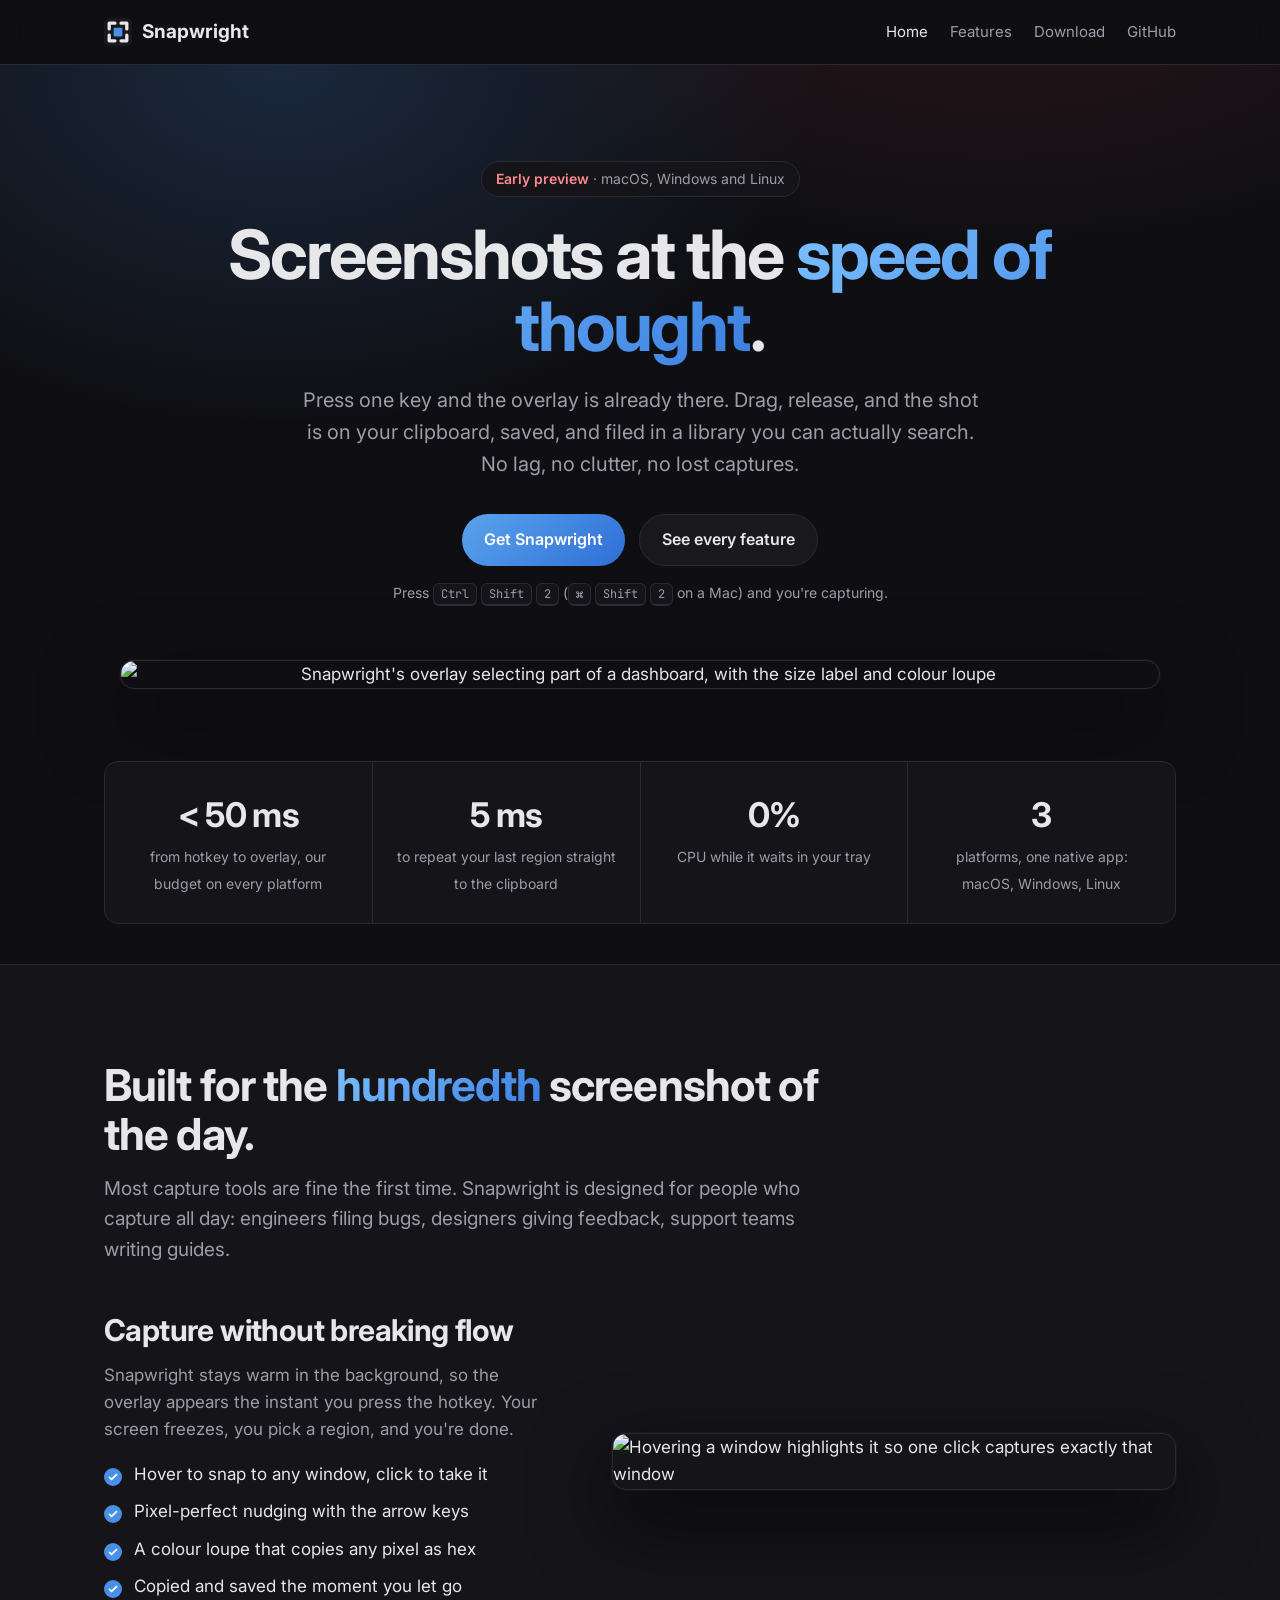
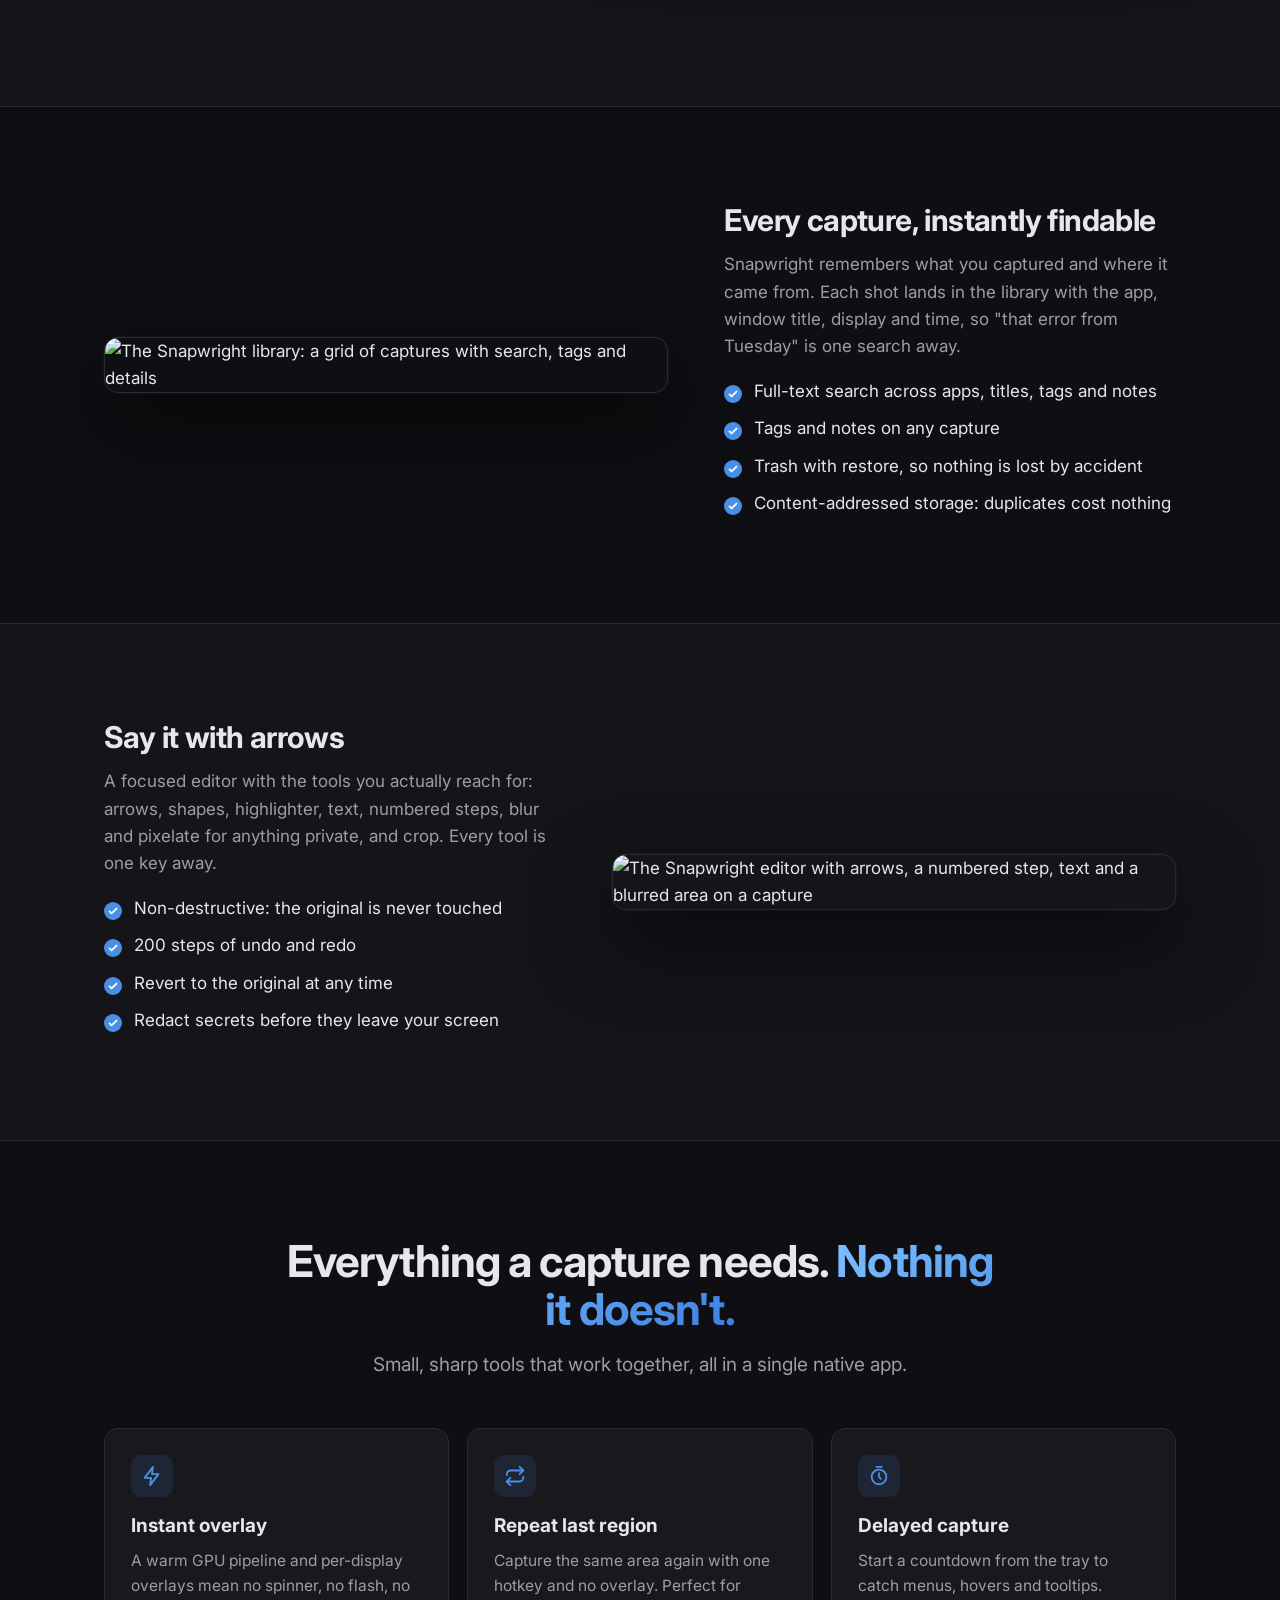
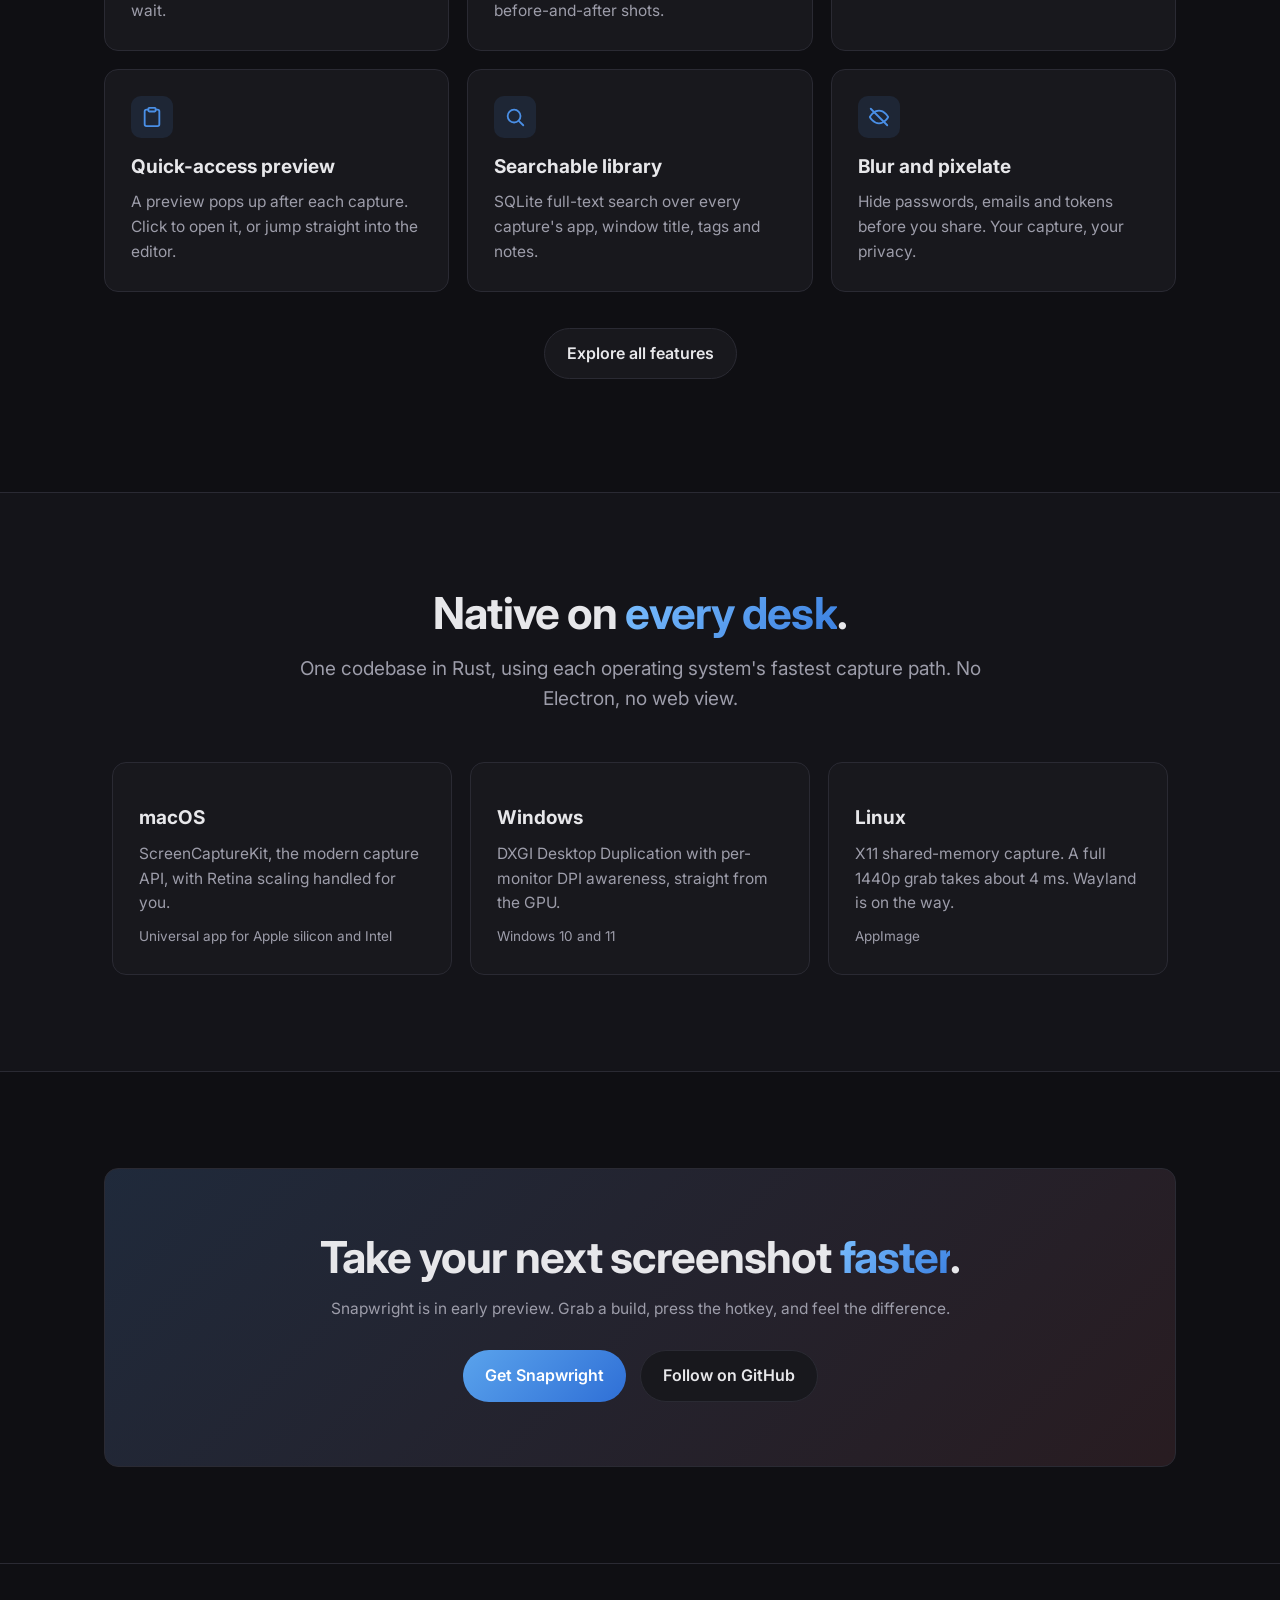
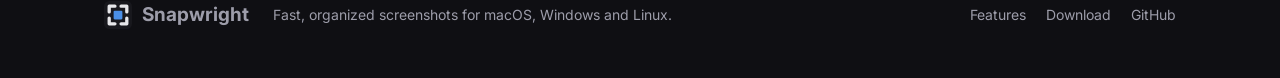
==== site/index.html @ 1631c88c "Marketing site: fresh screenshots from the app, brand colours and icon Screenshots come from the rel" ====
<!doctype html>
<html lang="en">
<head>
<meta charset="utf-8">
<meta name="viewport" content="width=device-width, initial-scale=1">
<title>Snapwright: the screenshot tool that keeps up with you</title>
<meta name="description" content="Snapwright captures any part of your screen in milliseconds, annotates it, and files it in a searchable library. For macOS, Windows and Linux.">
<meta property="og:title" content="Snapwright: the screenshot tool that keeps up with you">
<meta property="og:description" content="Snapwright captures any part of your screen in milliseconds, annotates it, and files it in a searchable library. For macOS, Windows and Linux.">
<meta property="og:image" content="img/overlay.png">
<link rel="icon" href="favicon.svg" type="image/svg+xml">
<link rel="preconnect" href="https://fonts.googleapis.com">
<link rel="preconnect" href="https://fonts.gstatic.com" crossorigin>
<link href="https://fonts.googleapis.com/css2?family=Inter:wght@400;500;600;700;800&amp;family=JetBrains+Mono&amp;display=swap" rel="stylesheet">
<link rel="stylesheet" href="style.css">
</head>
<body>
<header class="site"><div class="wrap">
  <a class="brand" href="index.html"><img src="favicon.svg" alt="">Snapwright</a>
  <nav><a href="index.html" aria-current="page">Home</a><a href="features.html">Features</a><a href="download.html">Download</a><a href="https://github.com/jeremielumandong/Snapwright" class="hide-sm">GitHub</a></nav>
</div></header>
<main>
<div class="hero"><div class="wrap">
  <span class="eyebrow"><b>Early preview</b> · macOS, Windows and Linux</span>
  <h1>Screenshots at the <em>speed of thought</em>.</h1>
  <p class="lead">Press one key and the overlay is already there. Drag, release, and the shot is on your clipboard,
  saved, and filed in a library you can actually search. No lag, no clutter, no lost captures.</p>
  <div class="cta">
    <a class="btn primary" href="download.html">Get Snapwright</a>
    <a class="btn" href="features.html">See every feature</a>
  </div>
  <p class="fine">Press <kbd>Ctrl</kbd> <kbd>Shift</kbd> <kbd>2</kbd> (<kbd>⌘</kbd> <kbd>Shift</kbd> <kbd>2</kbd> on a Mac) and you're capturing.</p>
  <div class="shot"><img src="img/overlay.png" alt="Snapwright's overlay selecting part of a dashboard, with the size label and colour loupe"></div>
  <div class="stats">
    <div><b>&lt; 50 ms</b><span>from hotkey to overlay, our budget on every platform</span></div>
    <div><b>5 ms</b><span>to repeat your last region straight to the clipboard</span></div>
    <div><b>0%</b><span>CPU while it waits in your tray</span></div>
    <div><b>3</b><span>platforms, one native app: macOS, Windows, Linux</span></div>
  </div>
</div></div>

<section class="alt"><div class="wrap">
  <div class="section-head"><h2>Built for the <em>hundredth</em> screenshot of the day.</h2>
  <p>Most capture tools are fine the first time. Snapwright is designed for people who capture all day:
  engineers filing bugs, designers giving feedback, support teams writing guides.</p></div>
  <div class="split">
    <div>
      <h3>Capture without breaking flow</h3>
      <p>Snapwright stays warm in the background, so the overlay appears the instant you press the hotkey.
      Your screen freezes, you pick a region, and you're done.</p>
      <ul class="ticks">
        <li>Hover to snap to any window, click to take it</li>
        <li>Pixel-perfect nudging with the arrow keys</li>
        <li>A colour loupe that copies any pixel as hex</li>
        <li>Copied and saved the moment you let go</li>
      </ul>
    </div>
    <div class="shot"><img src="img/snap.png" alt="Hovering a window highlights it so one click captures exactly that window"></div>
  </div>
</div></section>

<section><div class="wrap">
  <div class="split rev">
    <div>
      <h3>Every capture, instantly findable</h3>
      <p>Snapwright remembers what you captured and where it came from. Each shot lands in the library
      with the app, window title, display and time, so "that error from Tuesday" is one search away.</p>
      <ul class="ticks">
        <li>Full-text search across apps, titles, tags and notes</li>
        <li>Tags and notes on any capture</li>
        <li>Trash with restore, so nothing is lost by accident</li>
        <li>Content-addressed storage: duplicates cost nothing</li>
      </ul>
    </div>
    <div class="shot"><img src="img/library.png" alt="The Snapwright library: a grid of captures with search, tags and details"></div>
  </div>
</div></section>

<section class="alt"><div class="wrap">
  <div class="split">
    <div>
      <h3>Say it with arrows</h3>
      <p>A focused editor with the tools you actually reach for: arrows, shapes, highlighter, text,
      numbered steps, blur and pixelate for anything private, and crop. Every tool is one key away.</p>
      <ul class="ticks">
        <li>Non-destructive: the original is never touched</li>
        <li>200 steps of undo and redo</li>
        <li>Revert to the original at any time</li>
        <li>Redact secrets before they leave your screen</li>
      </ul>
    </div>
    <div class="shot"><img src="img/editor.png" alt="The Snapwright editor with arrows, a numbered step, text and a blurred area on a capture"></div>
  </div>
</div></section>

<section><div class="wrap">
  <div class="section-head center" style="text-align:center"><h2>Everything a capture needs. <em>Nothing it doesn't.</em></h2>
  <p>Small, sharp tools that work together, all in a single native app.</p></div>
  <div class="grid">
    <div class="card"><div class="icon"><svg viewBox="0 0 24 24" fill="none" stroke="currentColor" stroke-width="2" stroke-linecap="round" stroke-linejoin="round"><path d="M13 2 4 14h7l-1 8 9-12h-7z"/></svg></div><h3>Instant overlay</h3><p>A warm GPU pipeline and per-display overlays mean no spinner, no flash, no wait.</p></div>
    <div class="card"><div class="icon"><svg viewBox="0 0 24 24" fill="none" stroke="currentColor" stroke-width="2" stroke-linecap="round" stroke-linejoin="round"><path d="M17 2l4 4-4 4"/><path d="M3 11v-1a4 4 0 0 1 4-4h14M7 22l-4-4 4-4"/><path d="M21 13v1a4 4 0 0 1-4 4H3"/></svg></div><h3>Repeat last region</h3><p>Capture the same area again with one hotkey and no overlay. Perfect for before-and-after shots.</p></div>
    <div class="card"><div class="icon"><svg viewBox="0 0 24 24" fill="none" stroke="currentColor" stroke-width="2" stroke-linecap="round" stroke-linejoin="round"><circle cx="12" cy="13" r="8"/><path d="M12 9v4l2 2M9 2h6"/></svg></div><h3>Delayed capture</h3><p>Start a countdown from the tray to catch menus, hovers and tooltips.</p></div>
    <div class="card"><div class="icon"><svg viewBox="0 0 24 24" fill="none" stroke="currentColor" stroke-width="2" stroke-linecap="round" stroke-linejoin="round"><rect x="8" y="2" width="8" height="4" rx="1"/><path d="M16 4h2a2 2 0 0 1 2 2v14a2 2 0 0 1-2 2H6a2 2 0 0 1-2-2V6a2 2 0 0 1 2-2h2"/></svg></div><h3>Quick-access preview</h3><p>A preview pops up after each capture. Click to open it, or jump straight into the editor.</p></div>
    <div class="card"><div class="icon"><svg viewBox="0 0 24 24" fill="none" stroke="currentColor" stroke-width="2" stroke-linecap="round" stroke-linejoin="round"><circle cx="11" cy="11" r="7"/><path d="m21 21-4.3-4.3"/></svg></div><h3>Searchable library</h3><p>SQLite full-text search over every capture's app, window title, tags and notes.</p></div>
    <div class="card"><div class="icon"><svg viewBox="0 0 24 24" fill="none" stroke="currentColor" stroke-width="2" stroke-linecap="round" stroke-linejoin="round"><path d="M2 12s3.5-7 10-7 10 7 10 7-3.5 7-10 7S2 12 2 12z"/><path d="m3 3 18 18"/></svg></div><h3>Blur and pixelate</h3><p>Hide passwords, emails and tokens before you share. Your capture, your privacy.</p></div>
  </div>
  <p style="text-align:center;margin-top:36px"><a class="btn" href="features.html">Explore all features</a></p>
</div></section>

<section class="alt"><div class="wrap">
  <div class="section-head center" style="text-align:center"><h2>Native on <em>every desk</em>.</h2>
  <p>One codebase in Rust, using each operating system's fastest capture path. No Electron, no web view.</p></div>
  <div class="platforms">
    <div class="card"><h3>macOS</h3><p>ScreenCaptureKit, the modern capture API, with Retina scaling handled for you.</p><small>Universal app for Apple silicon and Intel</small></div>
    <div class="card"><h3>Windows</h3><p>DXGI Desktop Duplication with per-monitor DPI awareness, straight from the GPU.</p><small>Windows 10 and 11</small></div>
    <div class="card"><h3>Linux</h3><p>X11 shared-memory capture. A full 1440p grab takes about 4 ms. Wayland is on the way.</p><small>AppImage</small></div>
  </div>
</div></section>

<section class="final"><div class="wrap">
  <div class="card">
    <h2>Take your next screenshot <em>faster</em>.</h2>
    <p class="lead">Snapwright is in early preview. Grab a build, press the hotkey, and feel the difference.</p>
    <div class="cta"><a class="btn primary" href="download.html">Get Snapwright</a>
    <a class="btn" href="https://github.com/jeremielumandong/Snapwright">Follow on GitHub</a></div>
  </div>
</div></section>
</main>
<footer class="site"><div class="wrap">
  <a class="brand" href="index.html"><img src="favicon.svg" alt="">Snapwright</a>
  <span>Fast, organized screenshots for macOS, Windows and Linux.</span>
  <nav><a href="features.html">Features</a><a href="download.html">Download</a><a href="https://github.com/jeremielumandong/Snapwright">GitHub</a></nav>
</div></footer>
</body>
</html>
---- site/style.css ----
:root {
  --bg: #0f0f13;
  --bg-2: #141419;
  --panel: #18181d;
  --line: #2a2a33;
  --text: #e7e7ea;
  --muted: #9d9daa;
  --accent: #4a8fe6;
  --accent-2: #7cc0ff;
  --red: #e5484d;
  --radius: 14px;
  --max: 1120px;
  color-scheme: dark;
}

* { box-sizing: border-box; }
html { scroll-behavior: smooth; }
body {
  margin: 0;
  background: var(--bg);
  color: var(--text);
  font: 17px/1.6 "Inter", system-ui, -apple-system, "Segoe UI", sans-serif;
  -webkit-font-smoothing: antialiased;
}
img { max-width: 100%; display: block; }
a { color: inherit; }
code, kbd {
  font: 0.85em "JetBrains Mono", ui-monospace, SFMono-Regular, Menlo, monospace;
}
kbd {
  padding: 2px 7px;
  border: 1px solid var(--line);
  border-bottom-width: 2px;
  border-radius: 6px;
  background: var(--bg-2);
  white-space: nowrap;
}

.wrap { max-width: var(--max); margin: 0 auto; padding: 0 24px; }

/* Header */
header.site {
  position: sticky; top: 0; z-index: 10;
  backdrop-filter: blur(12px);
  background: color-mix(in srgb, var(--bg) 80%, transparent);
  border-bottom: 1px solid var(--line);
}
header.site .wrap { display: flex; align-items: center; gap: 28px; height: 64px; }
.brand { display: flex; align-items: center; gap: 10px; font-weight: 700; font-size: 19px; text-decoration: none; }
.brand img { width: 28px; height: 28px; }
header.site nav { display: flex; gap: 22px; margin-left: auto; font-size: 15px; }
header.site nav a { text-decoration: none; color: var(--muted); }
header.site nav a:hover, header.site nav a[aria-current] { color: var(--text); }

.btn {
  display: inline-flex; align-items: center; gap: 8px;
  padding: 12px 22px; border-radius: 999px;
  font-weight: 600; font-size: 16px; text-decoration: none;
  border: 1px solid var(--line); background: var(--panel);
  transition: transform .15s, background .15s;
}
.btn:hover { transform: translateY(-1px); }
.btn.primary { background: linear-gradient(135deg, #5aa3ec, #2f6fd6); border: 0; color: #fff; }
.btn.small { padding: 8px 16px; font-size: 14px; }

/* Hero */
.hero { position: relative; padding: 96px 0 40px; text-align: center; overflow: hidden; }
.hero::before {
  content: ""; position: absolute; inset: -40% -20% auto; height: 900px; z-index: -1;
  background:
    radial-gradient(closest-side at 30% 40%, #4a8fe633, transparent),
    radial-gradient(closest-side at 70% 30%, #e5484d1f, transparent);
}
.eyebrow {
  display: inline-block; padding: 6px 14px; margin-bottom: 22px;
  border: 1px solid var(--line); border-radius: 999px;
  color: var(--muted); font-size: 14px; background: var(--bg-2);
}
.eyebrow b { color: #ff8a8d; font-weight: 600; }
h1 { font-size: clamp(40px, 6vw, 68px); line-height: 1.05; letter-spacing: -0.03em; margin: 0 auto 22px; max-width: 900px; }
h1 em, h2 em { font-style: normal; background: linear-gradient(135deg, #7cc0ff, #3a7fe0); -webkit-background-clip: text; background-clip: text; color: transparent; }
.lead { font-size: 20px; color: var(--muted); max-width: 680px; margin: 0 auto 34px; }
.cta { display: flex; gap: 14px; justify-content: center; flex-wrap: wrap; }
.fine { color: var(--muted); font-size: 14px; margin-top: 16px; }

.shot {
  margin: 56px auto 0; max-width: 1040px;
  border-radius: var(--radius); overflow: hidden;
  border: 1px solid var(--line);
  box-shadow: 0 30px 80px #0009, 0 0 0 1px #ffffff08;
}
.shot img { width: 100%; }

/* Stats */
.stats { display: grid; grid-template-columns: repeat(4, 1fr); gap: 1px; background: var(--line); border: 1px solid var(--line); border-radius: var(--radius); overflow: hidden; margin: 72px 0 0; }
.stats div { background: var(--bg-2); padding: 26px 22px; }
.stats b { display: block; font-size: 34px; letter-spacing: -0.02em; }
.stats span { color: var(--muted); font-size: 14px; }

/* Sections */
section { padding: 96px 0; }
section.alt { background: var(--bg-2); border-block: 1px solid var(--line); }
h2 { font-size: clamp(30px, 4vw, 44px); line-height: 1.1; letter-spacing: -0.02em; margin: 0 0 16px; }
.section-head { max-width: 720px; margin-bottom: 48px; }
.section-head p { color: var(--muted); font-size: 19px; margin: 0; }
.center { text-align: center; margin-left: auto; margin-right: auto; }

.split { display: grid; grid-template-columns: 1fr 1.25fr; gap: 56px; align-items: center; }
.split.rev { grid-template-columns: 1.25fr 1fr; }
.split.rev > :first-child { order: 2; }
.split .shot { margin: 0; }
.split h3 { font-size: 30px; line-height: 1.15; letter-spacing: -0.02em; margin: 0 0 14px; }
.split p { color: var(--muted); margin: 0 0 18px; }
.ticks { list-style: none; padding: 0; margin: 0; }
.ticks li { padding-left: 30px; position: relative; margin-bottom: 10px; }
.ticks li::before {
  content: ""; position: absolute; left: 0; top: 7px; width: 18px; height: 18px; border-radius: 50%;
  background: var(--accent) url("data:image/svg+xml,%3Csvg xmlns='http://www.w3.org/2000/svg' viewBox='0 0 20 20'%3E%3Cpath d='M5 10.5l3 3 7-7' fill='none' stroke='%23ffffff' stroke-width='2.5' stroke-linecap='round' stroke-linejoin='round'/%3E%3C/svg%3E") center/14px no-repeat;
}

.grid { display: grid; grid-template-columns: repeat(3, 1fr); gap: 18px; }
.card { background: var(--panel); border: 1px solid var(--line); border-radius: var(--radius); padding: 26px; }
.card h3 { margin: 14px 0 8px; font-size: 19px; }
.card p { margin: 0; color: var(--muted); font-size: 15.5px; }
.icon { width: 42px; height: 42px; border-radius: 10px; display: grid; place-items: center; background: #4a8fe61f; color: var(--accent); }
.icon svg { width: 22px; height: 22px; }
.soon { display: inline-block; margin-left: 6px; padding: 1px 8px; border-radius: 999px; font-size: 12px; font-weight: 600; background: #e5484d22; color: #ff8a8d; vertical-align: middle; }

.platforms { display: flex; gap: 18px; justify-content: center; flex-wrap: wrap; margin-top: 8px; }
.platforms .card { flex: 1 1 280px; max-width: 340px; text-align: left; }
.platforms .card small { color: var(--muted); display: block; margin-top: 10px; font-size: 13.5px; }

.keys { width: 100%; border-collapse: collapse; }
.keys td { padding: 12px 8px; border-bottom: 1px solid var(--line); }
.keys td:first-child { color: var(--muted); }
.keys td:last-child { text-align: right; }

.final { text-align: center; }
.final .card { padding: 64px 32px; background: linear-gradient(135deg, #4a8fe626, #e5484d14), var(--panel); }

pre { background: var(--bg-2); border: 1px solid var(--line); border-radius: 10px; padding: 18px; overflow-x: auto; font-size: 14.5px; }

footer.site { border-top: 1px solid var(--line); padding: 36px 0 48px; color: var(--muted); font-size: 14px; }
footer.site .wrap { display: flex; gap: 24px; flex-wrap: wrap; align-items: center; }
footer.site nav { display: flex; gap: 20px; margin-left: auto; }
footer.site a { text-decoration: none; }
footer.site a:hover { color: var(--text); }

@media (max-width: 860px) {
  header.site nav a.hide-sm { display: none; }
  .stats { grid-template-columns: repeat(2, 1fr); }
  .split, .split.rev { grid-template-columns: 1fr; gap: 28px; }
  .split.rev > :first-child { order: 0; }
  .grid { grid-template-columns: 1fr; }
  section { padding: 64px 0; }
  .hero { padding-top: 64px; }
}
@media (max-width: 480px) {
  .wrap { padding: 0 16px; }
  header.site nav { gap: 14px; }
  .stats b { font-size: 26px; }
}
.final .lead { margin: 0 auto 28px; }
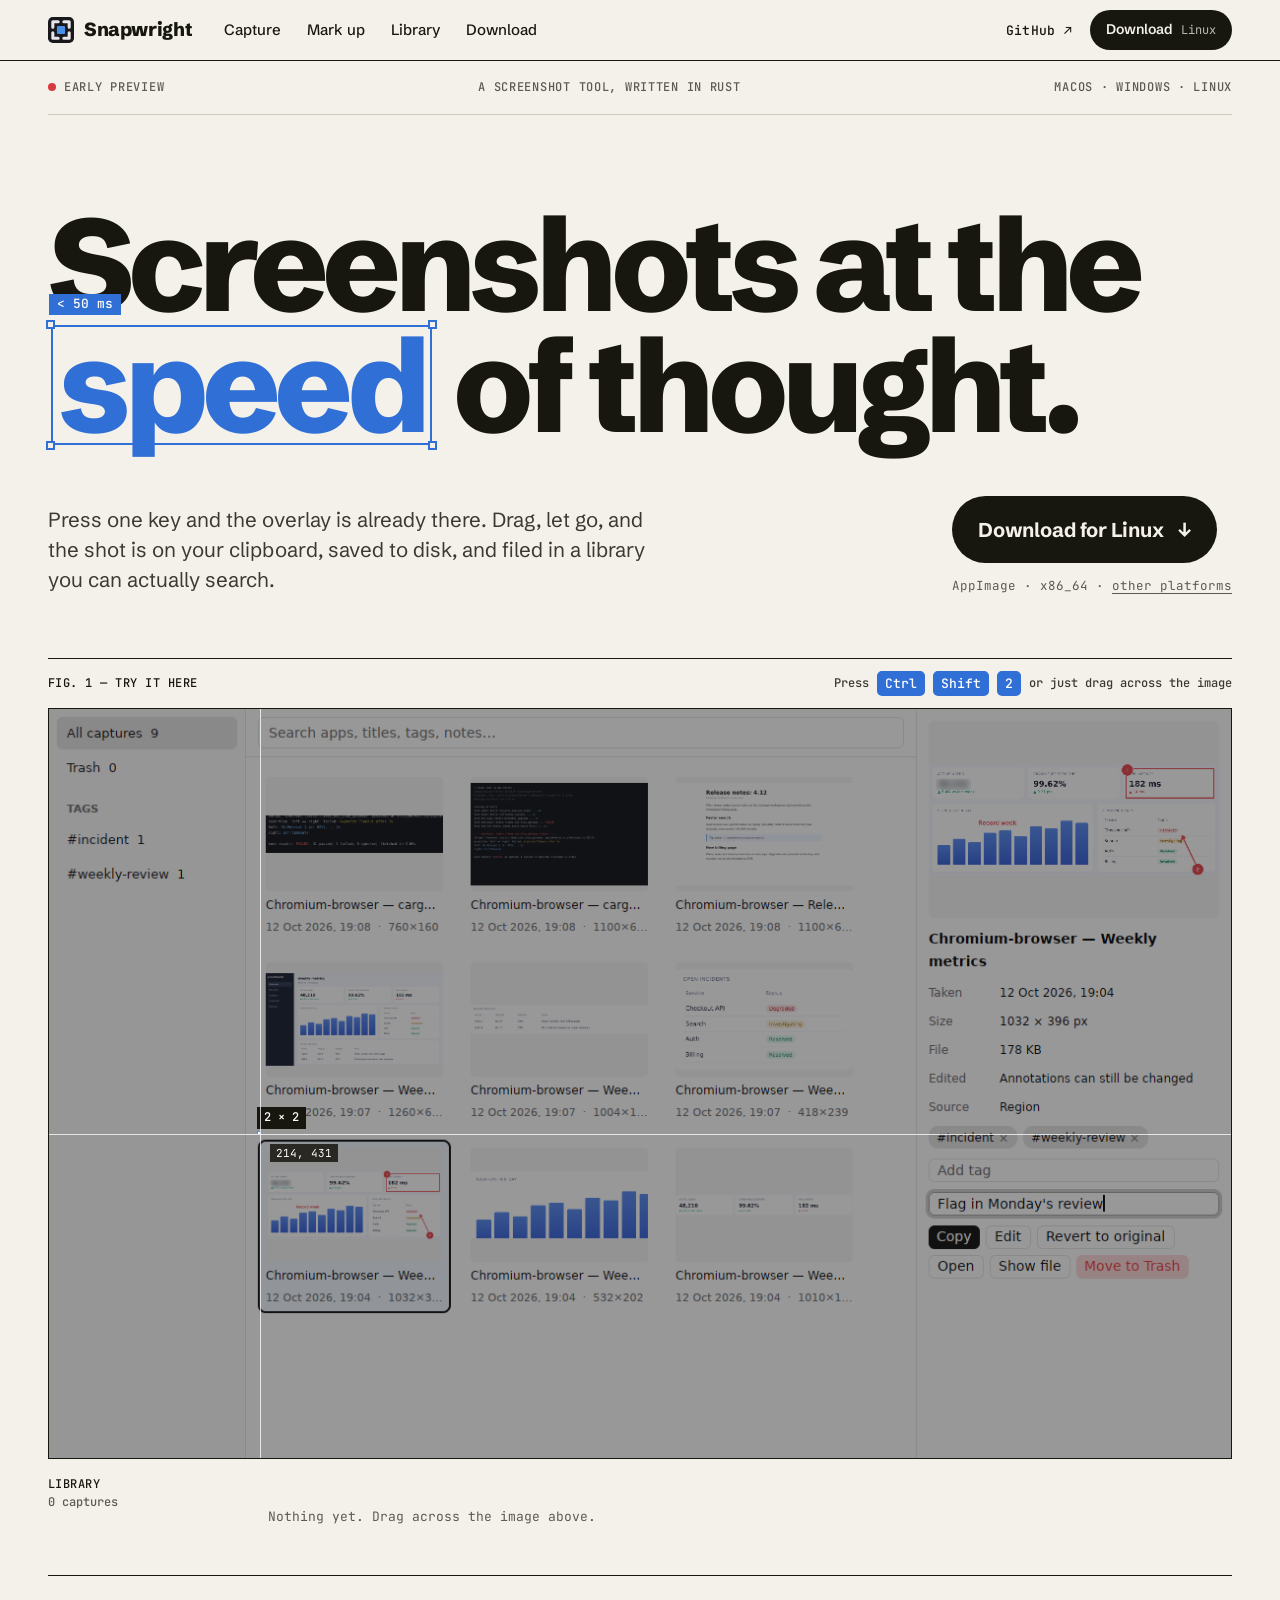
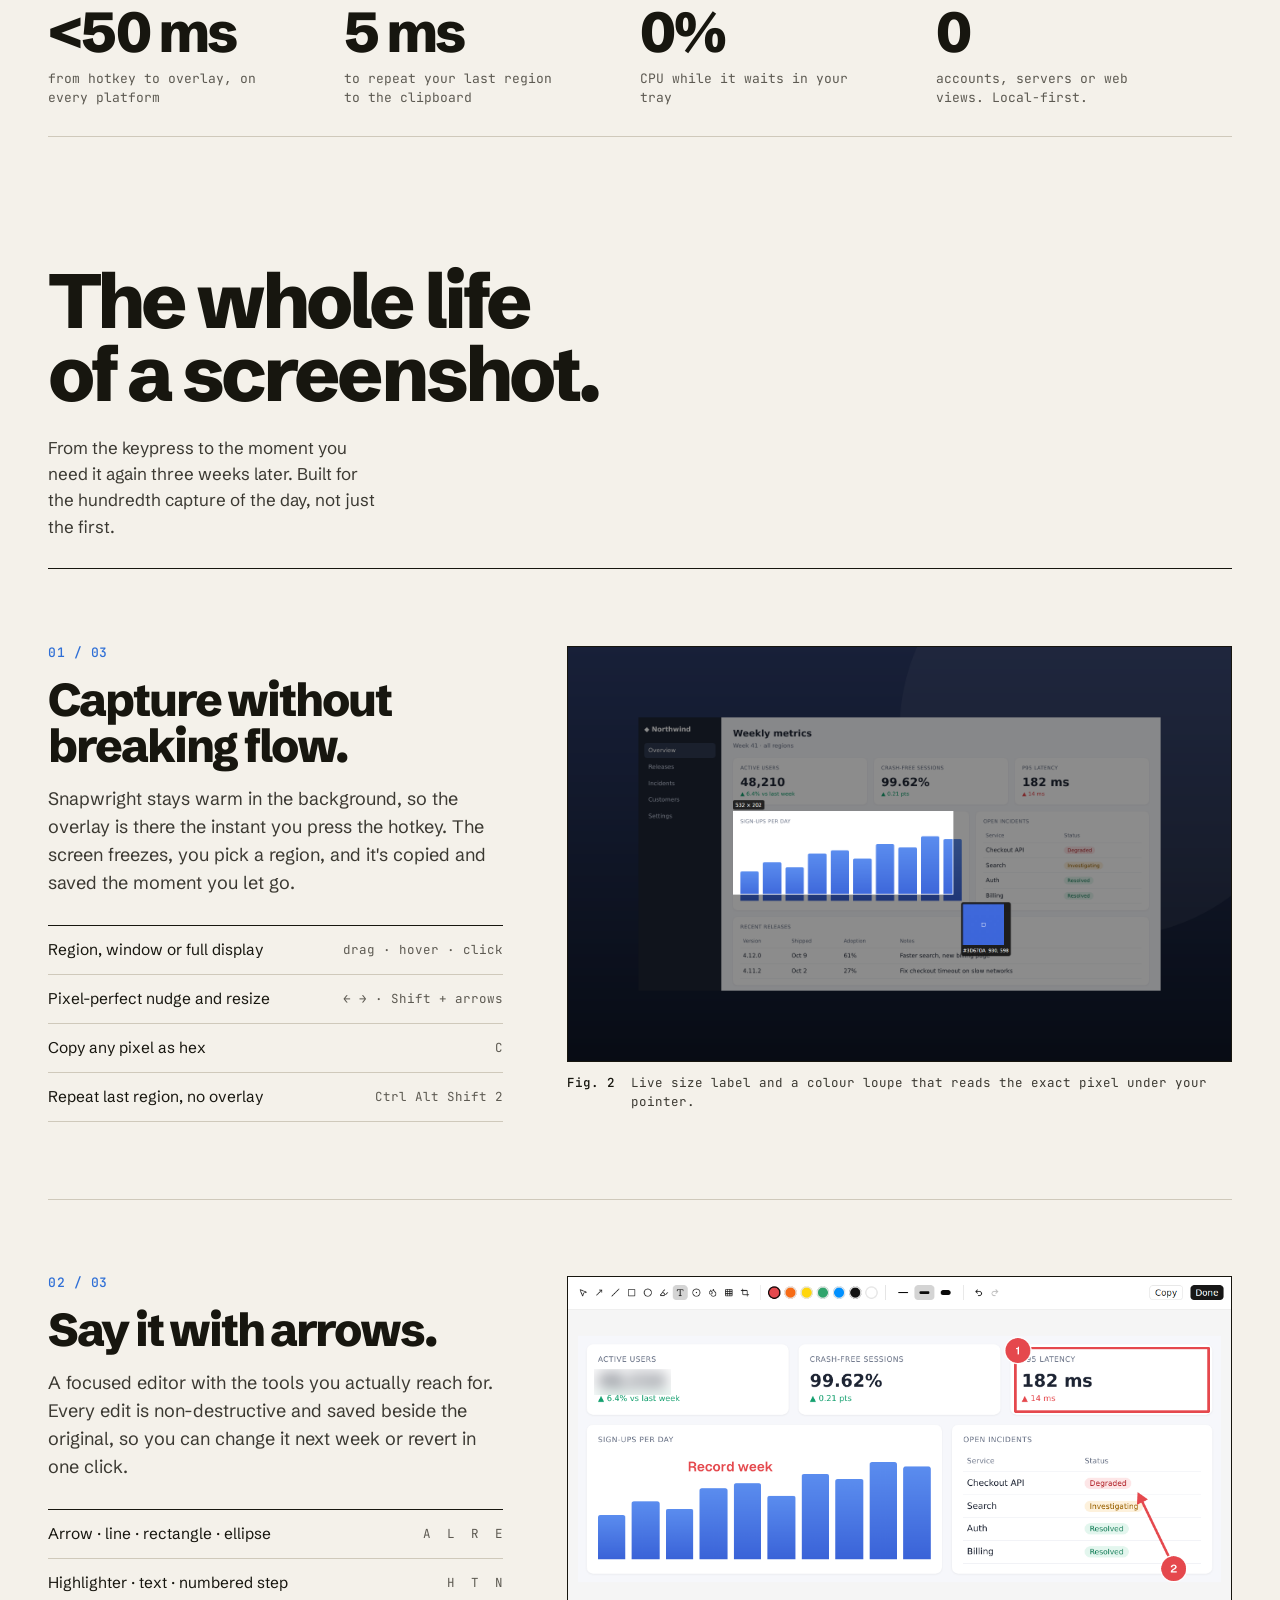
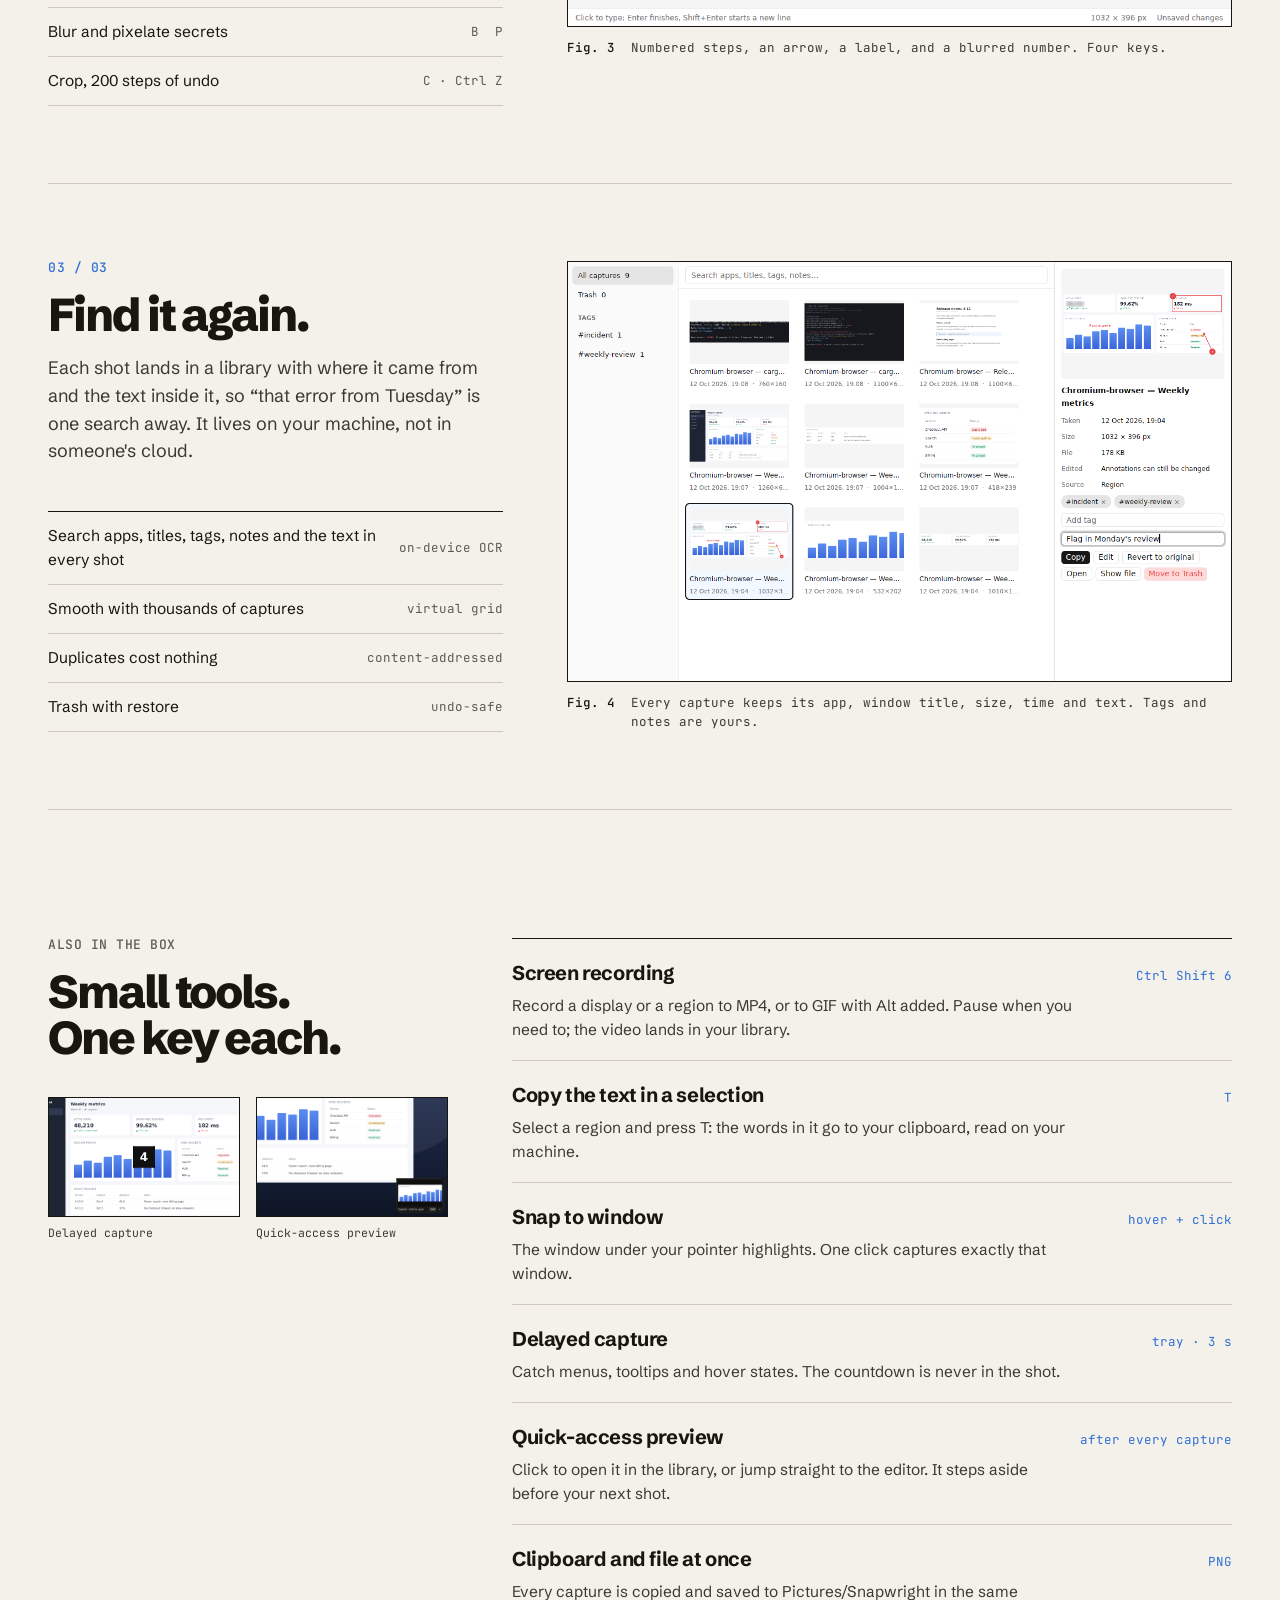
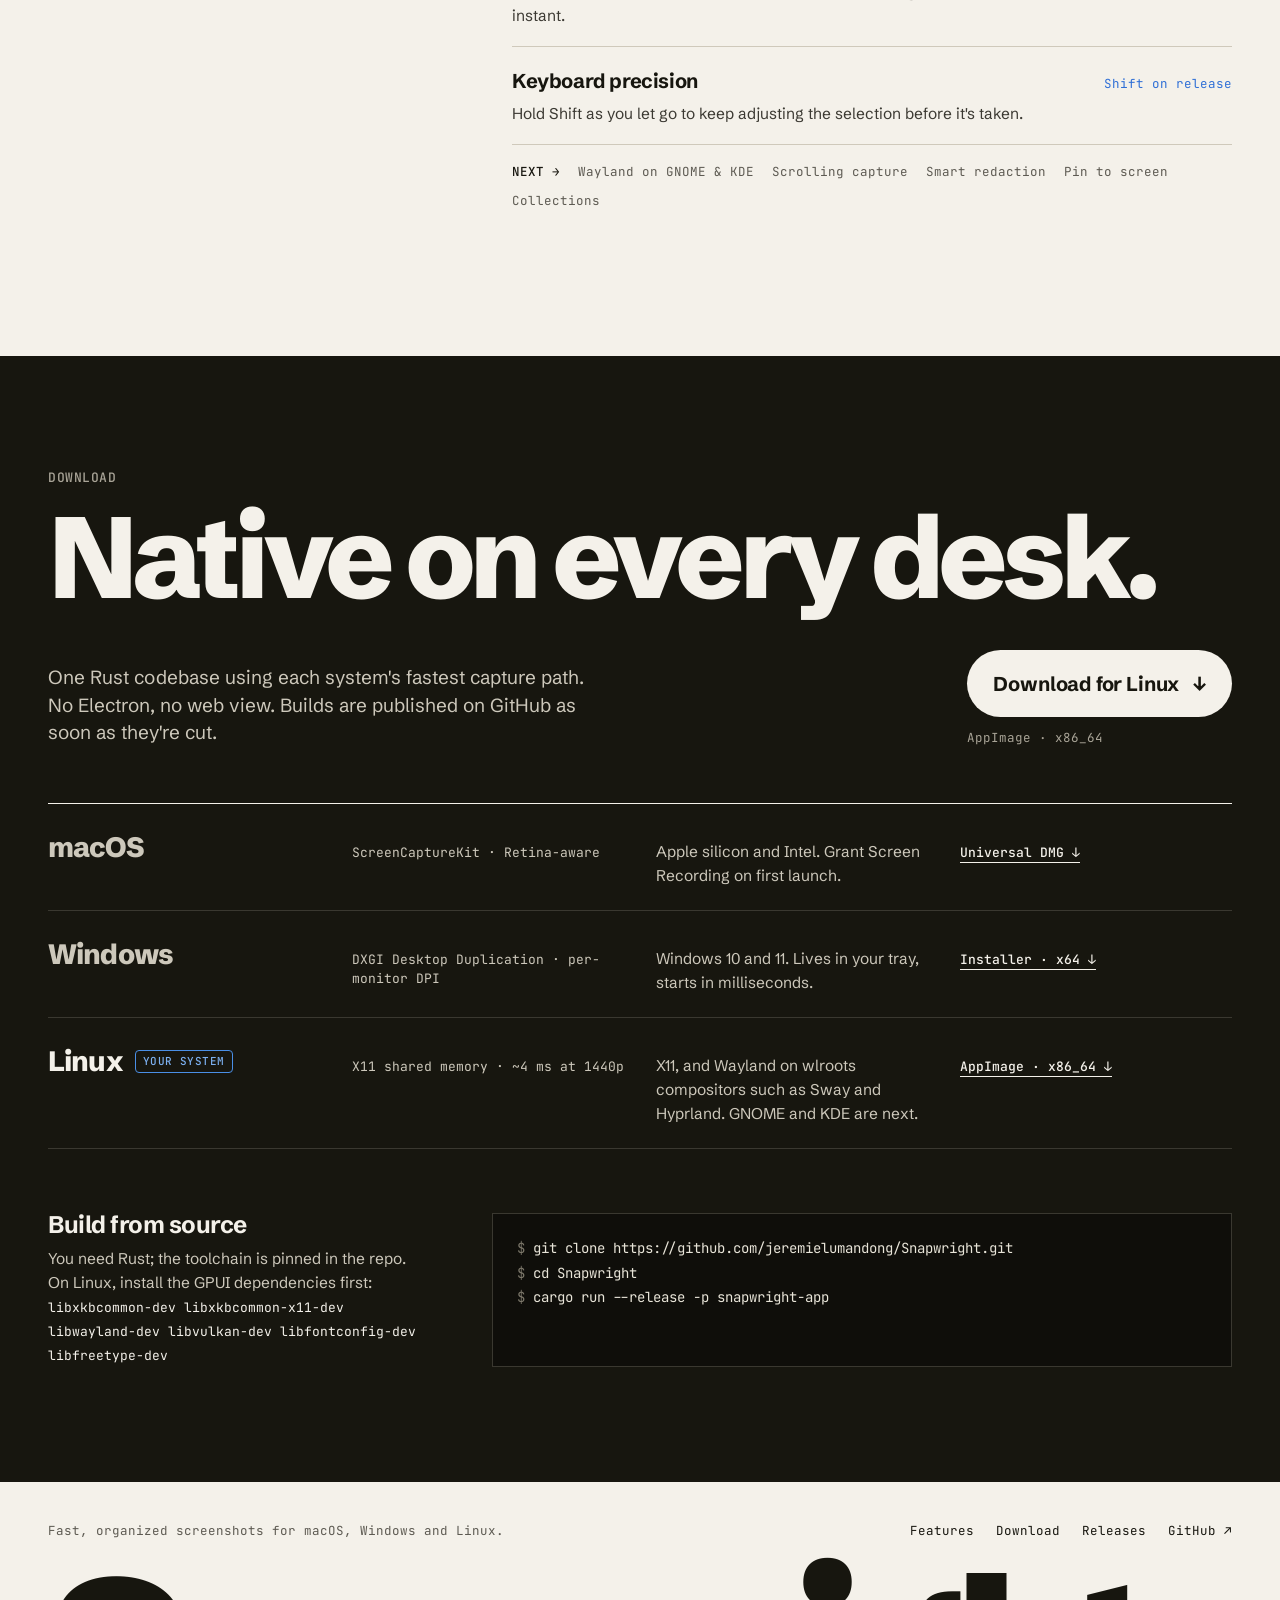
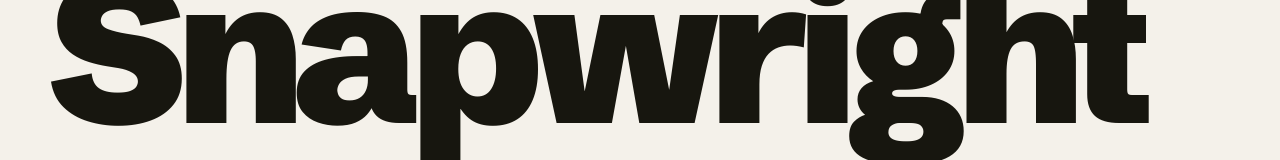
==== commit 9ecc5876: "Site: editorial redesign with a live capture demo; bump version to 0.2.0 One page replaces index, fe" ====
--- a/site/index.html
+++ b/site/index.html
@@ -3,133 +3,216 @@
 <head>
 <meta charset="utf-8">
 <meta name="viewport" content="width=device-width, initial-scale=1">
-<title>Snapwright: the screenshot tool that keeps up with you</title>
-<meta name="description" content="Snapwright captures any part of your screen in milliseconds, annotates it, and files it in a searchable library. For macOS, Windows and Linux.">
-<meta property="og:title" content="Snapwright: the screenshot tool that keeps up with you">
-<meta property="og:description" content="Snapwright captures any part of your screen in milliseconds, annotates it, and files it in a searchable library. For macOS, Windows and Linux.">
+<title>Snapwright: screenshots at the speed of thought</title>
+<meta name="description" content="Snapwright captures any part of your screen in milliseconds, marks it up, records it, and files it in a library you can search, down to the text in every shot. For macOS, Windows and Linux.">
+<meta property="og:title" content="Snapwright: screenshots at the speed of thought">
+<meta property="og:description" content="Snapwright captures any part of your screen in milliseconds, marks it up, records it, and files it in a library you can search, down to the text in every shot. For macOS, Windows and Linux.">
 <meta property="og:image" content="img/overlay.png">
 <link rel="icon" href="favicon.svg" type="image/svg+xml">
 <link rel="preconnect" href="https://fonts.googleapis.com">
 <link rel="preconnect" href="https://fonts.gstatic.com" crossorigin>
-<link href="https://fonts.googleapis.com/css2?family=Inter:wght@400;500;600;700;800&amp;family=JetBrains+Mono&amp;display=swap" rel="stylesheet">
+<link href="https://fonts.googleapis.com/css2?family=Schibsted+Grotesk:wght@400;500;600;700;800;900&amp;family=JetBrains+Mono:wght@400;500;700&amp;display=swap" rel="stylesheet">
 <link rel="stylesheet" href="style.css">
 </head>
 <body>
-<header class="site"><div class="wrap">
-  <a class="brand" href="index.html"><img src="favicon.svg" alt="">Snapwright</a>
-  <nav><a href="index.html" aria-current="page">Home</a><a href="features.html">Features</a><a href="download.html">Download</a><a href="https://github.com/jeremielumandong/Snapwright" class="hide-sm">GitHub</a></nav>
+<header class="site-header"><div class="wrap">
+  <a class="brand" href="#top"><img src="favicon.svg" alt="">Snapwright</a>
+  <nav>
+    <a href="#capture">Capture</a>
+    <a href="#markup">Mark up</a>
+    <a href="#library">Library</a>
+    <a href="#download">Download</a>
+  </nav>
+  <div class="header-end">
+    <a class="gh" href="https://github.com/jeremielumandong/Snapwright">GitHub ↗</a>
+    <a class="pill" href="#download">Download<span data-os-short>macOS</span></a>
+  </div>
 </div></header>
-<main>
-<div class="hero"><div class="wrap">
-  <span class="eyebrow"><b>Early preview</b> · macOS, Windows and Linux</span>
-  <h1>Screenshots at the <em>speed of thought</em>.</h1>
-  <p class="lead">Press one key and the overlay is already there. Drag, release, and the shot is on your clipboard,
-  saved, and filed in a library you can actually search. No lag, no clutter, no lost captures.</p>
-  <div class="cta">
-    <a class="btn primary" href="download.html">Get Snapwright</a>
-    <a class="btn" href="features.html">See every feature</a>
-  </div>
-  <p class="fine">Press <kbd>Ctrl</kbd> <kbd>Shift</kbd> <kbd>2</kbd> (<kbd>⌘</kbd> <kbd>Shift</kbd> <kbd>2</kbd> on a Mac) and you're capturing.</p>
-  <div class="shot"><img src="img/overlay.png" alt="Snapwright's overlay selecting part of a dashboard, with the size label and colour loupe"></div>
+
+<main id="top">
+<section class="wrap">
+  <div class="strap">
+    <span class="dot">Early preview</span>
+    <span>A screenshot tool, written in Rust</span>
+    <span>macOS · Windows · Linux</span>
+  </div>
+
+  <h1>Screenshots at the <span class="sel-word"><i></i><i></i><i></i><i></i><b>&lt; 50 ms</b>speed</span> of thought.</h1>
+
+  <div class="lede-row">
+    <p class="lede">Press one key and the overlay is already there. Drag, let go, and the shot is on your clipboard, saved to disk, and filed in a library you can actually search.</p>
+    <div class="cta">
+      <a class="big-btn" href="https://github.com/jeremielumandong/Snapwright/releases/latest"><span data-dl-label>Download for macOS</span><span aria-hidden="true">↓</span></a>
+      <span class="cta-sub"><span data-dl-sub>Universal DMG · Apple silicon &amp; Intel</span> · <a href="#download">other platforms</a></span>
+    </div>
+  </div>
+
+  <figure class="demo">
+    <div class="demo-head label">
+      <span>Fig. 1 — Try it here</span>
+      <span class="hint">Press <kbd data-mod>⌘</kbd><kbd>Shift</kbd><kbd>2</kbd> or just drag across the image</span>
+    </div>
+    <div class="stage" id="stage">
+      <img src="img/library.png" alt="The Snapwright library window, used here as a desktop to capture from" draggable="false" width="1200" height="760">
+      <div class="dim" hidden></div>
+      <div class="sel" hidden><span></span></div>
+      <div class="ch-h" hidden></div>
+      <div class="ch-v" hidden></div>
+      <span class="coord" hidden></span>
+      <div class="flash"></div>
+      <div class="preview" aria-hidden="true">
+        <div class="well"><div class="crop"></div></div>
+        <div class="foot"><span>Copied · saved</span><span>Edit</span></div>
+      </div>
+    </div>
+    <div class="demo-lib">
+      <div class="label">Library<br><span id="cap-count">0 captures</span></div>
+      <div class="shots" id="shots"><span class="empty">Nothing yet. Drag across the image above.</span></div>
+    </div>
+  </figure>
+
   <div class="stats">
-    <div><b>&lt; 50 ms</b><span>from hotkey to overlay, our budget on every platform</span></div>
-    <div><b>5 ms</b><span>to repeat your last region straight to the clipboard</span></div>
-    <div><b>0%</b><span>CPU while it waits in your tray</span></div>
-    <div><b>3</b><span>platforms, one native app: macOS, Windows, Linux</span></div>
-  </div>
-</div></div>
-
-<section class="alt"><div class="wrap">
-  <div class="section-head"><h2>Built for the <em>hundredth</em> screenshot of the day.</h2>
-  <p>Most capture tools are fine the first time. Snapwright is designed for people who capture all day:
-  engineers filing bugs, designers giving feedback, support teams writing guides.</p></div>
-  <div class="split">
+    <div><strong>&lt;50 ms</strong><span>from hotkey to overlay, on every platform</span></div>
+    <div><strong>5 ms</strong><span>to repeat your last region to the clipboard</span></div>
+    <div><strong>0%</strong><span>CPU while it waits in your tray</span></div>
+    <div><strong>0</strong><span>accounts, servers or web views. Local-first.</span></div>
+  </div>
+</section>
+
+<section class="wrap">
+  <div class="section-head">
+    <h2>The whole life of a screenshot.</h2>
+    <p>From the keypress to the moment you need it again three weeks later. Built for the hundredth capture of the day, not just the first.</p>
+  </div>
+
+  <article class="chapter" id="capture">
+    <div class="text">
+      <div class="num">01 / 03</div>
+      <h3>Capture without breaking flow.</h3>
+      <p>Snapwright stays warm in the background, so the overlay is there the instant you press the hotkey. The screen freezes, you pick a region, and it's copied and saved the moment you let go.</p>
+      <div class="specs">
+        <div><span>Region, window or full display</span><span>drag · hover · click</span></div>
+        <div><span>Pixel-perfect nudge and resize</span><span>← → · Shift + arrows</span></div>
+        <div><span>Copy any pixel as hex</span><span>C</span></div>
+        <div><span>Repeat last region, no overlay</span><span><span data-mod>⌘</span> <span data-alt>Option</span> Shift 2</span></div>
+      </div>
+    </div>
+    <figure>
+      <div><img src="img/overlay.png" alt="Selecting part of a dashboard with the size label and colour loupe" width="1600" height="1000" loading="lazy"></div>
+      <figcaption class="fig"><b>Fig. 2</b><span>Live size label and a colour loupe that reads the exact pixel under your pointer.</span></figcaption>
+    </figure>
+  </article>
+
+  <article class="chapter" id="markup">
+    <div class="text">
+      <div class="num">02 / 03</div>
+      <h3>Say it with arrows.</h3>
+      <p>A focused editor with the tools you actually reach for. Every edit is non-destructive and saved beside the original, so you can change it next week or revert in one click.</p>
+      <div class="specs">
+        <div><span>Arrow · line · rectangle · ellipse</span><span>A&nbsp; L&nbsp; R&nbsp; E</span></div>
+        <div><span>Highlighter · text · numbered step</span><span>H&nbsp; T&nbsp; N</span></div>
+        <div><span>Blur and pixelate secrets</span><span>B&nbsp; P</span></div>
+        <div><span>Crop, 200 steps of undo</span><span>C · <span data-mod>⌘</span> Z</span></div>
+      </div>
+    </div>
+    <figure>
+      <div><img src="img/editor.png" alt="The editor with a numbered step, an arrow, text and a blurred value" width="1064" height="560" loading="lazy"></div>
+      <figcaption class="fig"><b>Fig. 3</b><span>Numbered steps, an arrow, a label, and a blurred number. Four keys.</span></figcaption>
+    </figure>
+  </article>
+
+  <article class="chapter" id="library">
+    <div class="text">
+      <div class="num">03 / 03</div>
+      <h3>Find it again.</h3>
+      <p>Each shot lands in a library with where it came from and the text inside it, so “that error from Tuesday” is one search away. It lives on your machine, not in someone's cloud.</p>
+      <div class="specs">
+        <div><span>Search apps, titles, tags, notes and the text in every shot</span><span>on-device OCR</span></div>
+        <div><span>Smooth with thousands of captures</span><span>virtual grid</span></div>
+        <div><span>Duplicates cost nothing</span><span>content-addressed</span></div>
+        <div><span>Trash with restore</span><span>undo-safe</span></div>
+      </div>
+    </div>
+    <figure>
+      <div><img src="img/library.png" alt="The library: a grid of captures with search, tags and details" width="1200" height="760" loading="lazy"></div>
+      <figcaption class="fig"><b>Fig. 4</b><span>Every capture keeps its app, window title, size, time and text. Tags and notes are yours.</span></figcaption>
+    </figure>
+  </article>
+</section>
+
+<section class="wrap tools">
+  <div>
+    <div class="tools-intro">
+      <div class="label">Also in the box</div>
+      <h2>Small tools. One key each.</h2>
+      <div class="mini">
+        <figure><div><img src="img/countdown.png" alt="A three second countdown before a capture" width="1040" height="650" loading="lazy"></div><figcaption>Delayed capture</figcaption></figure>
+        <figure><div><img src="img/preview.png" alt="The quick-access preview after a capture" width="960" height="600" loading="lazy"></div><figcaption>Quick-access preview</figcaption></figure>
+      </div>
+    </div>
+    <div class="tool-list">
+      <div class="tool"><strong>Screen recording</strong><span class="k"><span data-mod>⌘</span> Shift 6</span><p>Record a display or a region to MP4, or to GIF with <span data-alt>Option</span> added. Pause when you need to; the video lands in your library.</p></div>
+      <div class="tool"><strong>Copy the text in a selection</strong><span class="k">T</span><p>Select a region and press T: the words in it go to your clipboard, read on your machine.</p></div>
+      <div class="tool"><strong>Snap to window</strong><span class="k">hover + click</span><p>The window under your pointer highlights. One click captures exactly that window.</p></div>
+      <div class="tool"><strong>Delayed capture</strong><span class="k">tray · 3 s</span><p>Catch menus, tooltips and hover states. The countdown is never in the shot.</p></div>
+      <div class="tool"><strong>Quick-access preview</strong><span class="k">after every capture</span><p>Click to open it in the library, or jump straight to the editor. It steps aside before your next shot.</p></div>
+      <div class="tool"><strong>Clipboard and file at once</strong><span class="k">PNG</span><p>Every capture is copied and saved to Pictures/Snapwright in the same instant.</p></div>
+      <div class="tool"><strong>Keyboard precision</strong><span class="k">Shift on release</span><p>Hold Shift as you let go to keep adjusting the selection before it's taken.</p></div>
+      <div class="next"><b>NEXT →</b><span>Wayland on GNOME &amp; KDE</span><span>Scrolling capture</span><span>Smart redaction</span><span>Pin to screen</span><span>Collections</span></div>
+    </div>
+  </div>
+</section>
+
+<section class="download" id="download"><div class="wrap">
+  <div class="label">Download</div>
+  <h2>Native on every desk.</h2>
+  <div class="lede-row">
+    <p class="lede">One Rust codebase using each system's fastest capture path. No Electron, no web view. Builds are published on GitHub as soon as they're cut.</p>
+    <div class="cta">
+      <a class="big-btn" href="https://github.com/jeremielumandong/Snapwright/releases/latest"><span data-dl-label>Download for macOS</span><span aria-hidden="true">↓</span></a>
+      <span class="cta-sub" data-dl-sub>Universal DMG · Apple silicon &amp; Intel</span>
+    </div>
+  </div>
+  <div class="platforms">
+    <div class="platform" data-platform="mac">
+      <span class="name">macOS<span class="yours">YOUR SYSTEM</span></span>
+      <span class="api">ScreenCaptureKit · Retina-aware</span>
+      <span class="note">Apple silicon and Intel. Grant Screen Recording on first launch.</span>
+      <a href="https://github.com/jeremielumandong/Snapwright/releases/latest">Universal DMG ↓</a>
+    </div>
+    <div class="platform" data-platform="windows">
+      <span class="name">Windows<span class="yours">YOUR SYSTEM</span></span>
+      <span class="api">DXGI Desktop Duplication · per-monitor DPI</span>
+      <span class="note">Windows 10 and 11. Lives in your tray, starts in milliseconds.</span>
+      <a href="https://github.com/jeremielumandong/Snapwright/releases/latest">Installer · x64 ↓</a>
+    </div>
+    <div class="platform" data-platform="linux">
+      <span class="name">Linux<span class="yours">YOUR SYSTEM</span></span>
+      <span class="api">X11 shared memory · ~4 ms at 1440p</span>
+      <span class="note">X11, and Wayland on wlroots compositors such as Sway and Hyprland. GNOME and KDE are next.</span>
+      <a href="https://github.com/jeremielumandong/Snapwright/releases/latest">AppImage · x86_64 ↓</a>
+    </div>
+  </div>
+  <div class="source">
     <div>
-      <h3>Capture without breaking flow</h3>
-      <p>Snapwright stays warm in the background, so the overlay appears the instant you press the hotkey.
-      Your screen freezes, you pick a region, and you're done.</p>
-      <ul class="ticks">
-        <li>Hover to snap to any window, click to take it</li>
-        <li>Pixel-perfect nudging with the arrow keys</li>
-        <li>A colour loupe that copies any pixel as hex</li>
-        <li>Copied and saved the moment you let go</li>
-      </ul>
-    </div>
-    <div class="shot"><img src="img/snap.png" alt="Hovering a window highlights it so one click captures exactly that window"></div>
-  </div>
-</div></section>
-
-<section><div class="wrap">
-  <div class="split rev">
-    <div>
-      <h3>Every capture, instantly findable</h3>
-      <p>Snapwright remembers what you captured and where it came from. Each shot lands in the library
-      with the app, window title, display and time, so "that error from Tuesday" is one search away.</p>
-      <ul class="ticks">
-        <li>Full-text search across apps, titles, tags and notes</li>
-        <li>Tags and notes on any capture</li>
-        <li>Trash with restore, so nothing is lost by accident</li>
-        <li>Content-addressed storage: duplicates cost nothing</li>
-      </ul>
-    </div>
-    <div class="shot"><img src="img/library.png" alt="The Snapwright library: a grid of captures with search, tags and details"></div>
-  </div>
-</div></section>
-
-<section class="alt"><div class="wrap">
-  <div class="split">
-    <div>
-      <h3>Say it with arrows</h3>
-      <p>A focused editor with the tools you actually reach for: arrows, shapes, highlighter, text,
-      numbered steps, blur and pixelate for anything private, and crop. Every tool is one key away.</p>
-      <ul class="ticks">
-        <li>Non-destructive: the original is never touched</li>
-        <li>200 steps of undo and redo</li>
-        <li>Revert to the original at any time</li>
-        <li>Redact secrets before they leave your screen</li>
-      </ul>
-    </div>
-    <div class="shot"><img src="img/editor.png" alt="The Snapwright editor with arrows, a numbered step, text and a blurred area on a capture"></div>
-  </div>
-</div></section>
-
-<section><div class="wrap">
-  <div class="section-head center" style="text-align:center"><h2>Everything a capture needs. <em>Nothing it doesn't.</em></h2>
-  <p>Small, sharp tools that work together, all in a single native app.</p></div>
-  <div class="grid">
-    <div class="card"><div class="icon"><svg viewBox="0 0 24 24" fill="none" stroke="currentColor" stroke-width="2" stroke-linecap="round" stroke-linejoin="round"><path d="M13 2 4 14h7l-1 8 9-12h-7z"/></svg></div><h3>Instant overlay</h3><p>A warm GPU pipeline and per-display overlays mean no spinner, no flash, no wait.</p></div>
-    <div class="card"><div class="icon"><svg viewBox="0 0 24 24" fill="none" stroke="currentColor" stroke-width="2" stroke-linecap="round" stroke-linejoin="round"><path d="M17 2l4 4-4 4"/><path d="M3 11v-1a4 4 0 0 1 4-4h14M7 22l-4-4 4-4"/><path d="M21 13v1a4 4 0 0 1-4 4H3"/></svg></div><h3>Repeat last region</h3><p>Capture the same area again with one hotkey and no overlay. Perfect for before-and-after shots.</p></div>
-    <div class="card"><div class="icon"><svg viewBox="0 0 24 24" fill="none" stroke="currentColor" stroke-width="2" stroke-linecap="round" stroke-linejoin="round"><circle cx="12" cy="13" r="8"/><path d="M12 9v4l2 2M9 2h6"/></svg></div><h3>Delayed capture</h3><p>Start a countdown from the tray to catch menus, hovers and tooltips.</p></div>
-    <div class="card"><div class="icon"><svg viewBox="0 0 24 24" fill="none" stroke="currentColor" stroke-width="2" stroke-linecap="round" stroke-linejoin="round"><rect x="8" y="2" width="8" height="4" rx="1"/><path d="M16 4h2a2 2 0 0 1 2 2v14a2 2 0 0 1-2 2H6a2 2 0 0 1-2-2V6a2 2 0 0 1 2-2h2"/></svg></div><h3>Quick-access preview</h3><p>A preview pops up after each capture. Click to open it, or jump straight into the editor.</p></div>
-    <div class="card"><div class="icon"><svg viewBox="0 0 24 24" fill="none" stroke="currentColor" stroke-width="2" stroke-linecap="round" stroke-linejoin="round"><circle cx="11" cy="11" r="7"/><path d="m21 21-4.3-4.3"/></svg></div><h3>Searchable library</h3><p>SQLite full-text search over every capture's app, window title, tags and notes.</p></div>
-    <div class="card"><div class="icon"><svg viewBox="0 0 24 24" fill="none" stroke="currentColor" stroke-width="2" stroke-linecap="round" stroke-linejoin="round"><path d="M2 12s3.5-7 10-7 10 7 10 7-3.5 7-10 7S2 12 2 12z"/><path d="m3 3 18 18"/></svg></div><h3>Blur and pixelate</h3><p>Hide passwords, emails and tokens before you share. Your capture, your privacy.</p></div>
-  </div>
-  <p style="text-align:center;margin-top:36px"><a class="btn" href="features.html">Explore all features</a></p>
-</div></section>
-
-<section class="alt"><div class="wrap">
-  <div class="section-head center" style="text-align:center"><h2>Native on <em>every desk</em>.</h2>
-  <p>One codebase in Rust, using each operating system's fastest capture path. No Electron, no web view.</p></div>
-  <div class="platforms">
-    <div class="card"><h3>macOS</h3><p>ScreenCaptureKit, the modern capture API, with Retina scaling handled for you.</p><small>Universal app for Apple silicon and Intel</small></div>
-    <div class="card"><h3>Windows</h3><p>DXGI Desktop Duplication with per-monitor DPI awareness, straight from the GPU.</p><small>Windows 10 and 11</small></div>
-    <div class="card"><h3>Linux</h3><p>X11 shared-memory capture. A full 1440p grab takes about 4 ms. Wayland is on the way.</p><small>AppImage</small></div>
-  </div>
-</div></section>
-
-<section class="final"><div class="wrap">
-  <div class="card">
-    <h2>Take your next screenshot <em>faster</em>.</h2>
-    <p class="lead">Snapwright is in early preview. Grab a build, press the hotkey, and feel the difference.</p>
-    <div class="cta"><a class="btn primary" href="download.html">Get Snapwright</a>
-    <a class="btn" href="https://github.com/jeremielumandong/Snapwright">Follow on GitHub</a></div>
+      <h3>Build from source</h3>
+      <p>You need Rust; the toolchain is pinned in the repo. On Linux, install the GPUI dependencies first: <code>libxkbcommon-dev libxkbcommon-x11-dev libwayland-dev libvulkan-dev libfontconfig-dev libfreetype-dev</code></p>
+    </div>
+<pre><i>$ </i>git clone https://github.com/jeremielumandong/Snapwright.git
+<i>$ </i>cd Snapwright
+<i>$ </i>cargo run --release -p snapwright-app</pre>
   </div>
 </div></section>
 </main>
-<footer class="site"><div class="wrap">
-  <a class="brand" href="index.html"><img src="favicon.svg" alt="">Snapwright</a>
-  <span>Fast, organized screenshots for macOS, Windows and Linux.</span>
-  <nav><a href="features.html">Features</a><a href="download.html">Download</a><a href="https://github.com/jeremielumandong/Snapwright">GitHub</a></nav>
-</div></footer>
+
+<footer class="wrap site-footer">
+  <div class="row">
+    <span>Fast, organized screenshots for macOS, Windows and Linux.</span>
+    <nav><a href="#capture">Features</a><a href="#download">Download</a><a href="https://github.com/jeremielumandong/Snapwright/releases">Releases</a><a href="https://github.com/jeremielumandong/Snapwright">GitHub ↗</a></nav>
+  </div>
+  <div class="wordmark" aria-hidden="true">Snapwright</div>
+</footer>
+
+<script src="site.js" defer></script>
 </body>
 </html>
--- a/site/style.css
+++ b/site/style.css
@@ -1,163 +1,308 @@
+/* Snapwright site: editorial layout from the 2026-10 design handoff. */
 :root {
-  --bg: #0f0f13;
-  --bg-2: #141419;
-  --panel: #18181d;
-  --line: #2a2a33;
-  --text: #e7e7ea;
-  --muted: #9d9daa;
-  --accent: #4a8fe6;
-  --accent-2: #7cc0ff;
-  --red: #e5484d;
-  --radius: 14px;
-  --max: 1120px;
-  color-scheme: dark;
+  --paper: #f4f1ea;
+  --paper-2: #fbfaf6;
+  --sand: #e7e2d6;
+  --rule: #cfc9bb;
+  --ink: #17160f;
+  --ink-2: #3b3932;
+  --muted: #5d5a52;
+  --blue: #2f6fd6;
+  --blue-2: #4a8fe6;
+  --blue-3: #7cb0f0;
+  --red: #d93a3f;
+  --night-text: #cdc8bb;
+  --night-muted: #a9a497;
+  --night-rule: #3a3830;
+  --mono: "JetBrains Mono", ui-monospace, monospace;
+  --gutter: clamp(20px, 4vw, 48px);
 }
 
 * { box-sizing: border-box; }
 html { scroll-behavior: smooth; }
 body {
   margin: 0;
-  background: var(--bg);
-  color: var(--text);
-  font: 17px/1.6 "Inter", system-ui, -apple-system, "Segoe UI", sans-serif;
+  background: var(--paper);
+  color: var(--ink);
+  font: 17px/1.55 "Schibsted Grotesk", system-ui, sans-serif;
   -webkit-font-smoothing: antialiased;
-}
-img { max-width: 100%; display: block; }
-a { color: inherit; }
-code, kbd {
-  font: 0.85em "JetBrains Mono", ui-monospace, SFMono-Regular, Menlo, monospace;
-}
+  overflow-x: hidden;
+}
+img { max-width: 100%; height: auto; display: block; }
+a { color: var(--ink); text-decoration: none; }
+a:hover { color: var(--blue); }
+::selection { background: var(--blue); color: #fff; }
+figure { margin: 0; }
 kbd {
-  padding: 2px 7px;
-  border: 1px solid var(--line);
+  display: inline-block;
+  font: 500 13px/1 var(--mono);
+  padding: 5px 7px 4px;
+  min-width: 24px;
+  text-align: center;
+  border: 1px solid var(--ink);
   border-bottom-width: 2px;
-  border-radius: 6px;
-  background: var(--bg-2);
+  border-radius: 5px;
+  background: var(--paper-2);
+  color: var(--ink);
+  transition: background .15s, color .15s, border-color .15s;
+}
+.armed kbd { background: var(--blue); color: #fff; border-color: var(--blue); }
+
+.wrap { max-width: 1320px; margin: 0 auto; padding: 0 var(--gutter); }
+.mono { font-family: var(--mono); }
+.label { font: 500 12px/1.4 var(--mono); letter-spacing: 0.04em; text-transform: uppercase; }
+
+/* Header */
+.site-header {
+  position: sticky; top: 0; z-index: 20;
+  background: rgba(244, 241, 234, .92);
+  backdrop-filter: blur(10px);
+  -webkit-backdrop-filter: blur(10px);
+  border-bottom: 1px solid var(--ink);
+}
+.site-header .wrap { height: 60px; display: flex; align-items: center; gap: 32px; }
+.brand { display: flex; align-items: center; gap: 10px; font-weight: 800; font-size: 19px; letter-spacing: -0.02em; }
+.brand img { width: 26px; height: 26px; }
+.site-header nav {
+  display: flex; gap: 0 26px; flex-wrap: wrap; height: 24px; overflow: hidden;
+  flex: 1 1 0; min-width: 0; font-size: 15px; line-height: 24px; font-weight: 500;
+}
+.header-end { margin-left: auto; display: flex; align-items: center; gap: 18px; }
+.gh { font: 500 13px/1 var(--mono); letter-spacing: 0.02em; white-space: nowrap; }
+.pill {
+  display: inline-flex; align-items: center; gap: 8px; padding: 9px 16px;
+  background: var(--ink); color: var(--paper); border-radius: 999px; font-size: 14px; font-weight: 600;
   white-space: nowrap;
 }
-
-.wrap { max-width: var(--max); margin: 0 auto; padding: 0 24px; }
-
-/* Header */
-header.site {
-  position: sticky; top: 0; z-index: 10;
-  backdrop-filter: blur(12px);
-  background: color-mix(in srgb, var(--bg) 80%, transparent);
-  border-bottom: 1px solid var(--line);
-}
-header.site .wrap { display: flex; align-items: center; gap: 28px; height: 64px; }
-.brand { display: flex; align-items: center; gap: 10px; font-weight: 700; font-size: 19px; text-decoration: none; }
-.brand img { width: 28px; height: 28px; }
-header.site nav { display: flex; gap: 22px; margin-left: auto; font-size: 15px; }
-header.site nav a { text-decoration: none; color: var(--muted); }
-header.site nav a:hover, header.site nav a[aria-current] { color: var(--text); }
-
-.btn {
-  display: inline-flex; align-items: center; gap: 8px;
-  padding: 12px 22px; border-radius: 999px;
-  font-weight: 600; font-size: 16px; text-decoration: none;
-  border: 1px solid var(--line); background: var(--panel);
-  transition: transform .15s, background .15s;
-}
-.btn:hover { transform: translateY(-1px); }
-.btn.primary { background: linear-gradient(135deg, #5aa3ec, #2f6fd6); border: 0; color: #fff; }
-.btn.small { padding: 8px 16px; font-size: 14px; }
+.pill:hover { background: var(--blue); color: #fff; }
+.pill span { font: 400 12px var(--mono); opacity: .75; }
 
 /* Hero */
-.hero { position: relative; padding: 96px 0 40px; text-align: center; overflow: hidden; }
-.hero::before {
-  content: ""; position: absolute; inset: -40% -20% auto; height: 900px; z-index: -1;
-  background:
-    radial-gradient(closest-side at 30% 40%, #4a8fe633, transparent),
-    radial-gradient(closest-side at 70% 30%, #e5484d1f, transparent);
-}
-.eyebrow {
-  display: inline-block; padding: 6px 14px; margin-bottom: 22px;
-  border: 1px solid var(--line); border-radius: 999px;
-  color: var(--muted); font-size: 14px; background: var(--bg-2);
-}
-.eyebrow b { color: #ff8a8d; font-weight: 600; }
-h1 { font-size: clamp(40px, 6vw, 68px); line-height: 1.05; letter-spacing: -0.03em; margin: 0 auto 22px; max-width: 900px; }
-h1 em, h2 em { font-style: normal; background: linear-gradient(135deg, #7cc0ff, #3a7fe0); -webkit-background-clip: text; background-clip: text; color: transparent; }
-.lead { font-size: 20px; color: var(--muted); max-width: 680px; margin: 0 auto 34px; }
-.cta { display: flex; gap: 14px; justify-content: center; flex-wrap: wrap; }
-.fine { color: var(--muted); font-size: 14px; margin-top: 16px; }
-
-.shot {
-  margin: 56px auto 0; max-width: 1040px;
-  border-radius: var(--radius); overflow: hidden;
-  border: 1px solid var(--line);
-  box-shadow: 0 30px 80px #0009, 0 0 0 1px #ffffff08;
-}
-.shot img { width: 100%; }
-
-/* Stats */
-.stats { display: grid; grid-template-columns: repeat(4, 1fr); gap: 1px; background: var(--line); border: 1px solid var(--line); border-radius: var(--radius); overflow: hidden; margin: 72px 0 0; }
-.stats div { background: var(--bg-2); padding: 26px 22px; }
-.stats b { display: block; font-size: 34px; letter-spacing: -0.02em; }
-.stats span { color: var(--muted); font-size: 14px; }
-
-/* Sections */
-section { padding: 96px 0; }
-section.alt { background: var(--bg-2); border-block: 1px solid var(--line); }
-h2 { font-size: clamp(30px, 4vw, 44px); line-height: 1.1; letter-spacing: -0.02em; margin: 0 0 16px; }
-.section-head { max-width: 720px; margin-bottom: 48px; }
-.section-head p { color: var(--muted); font-size: 19px; margin: 0; }
-.center { text-align: center; margin-left: auto; margin-right: auto; }
-
-.split { display: grid; grid-template-columns: 1fr 1.25fr; gap: 56px; align-items: center; }
-.split.rev { grid-template-columns: 1.25fr 1fr; }
-.split.rev > :first-child { order: 2; }
-.split .shot { margin: 0; }
-.split h3 { font-size: 30px; line-height: 1.15; letter-spacing: -0.02em; margin: 0 0 14px; }
-.split p { color: var(--muted); margin: 0 0 18px; }
-.ticks { list-style: none; padding: 0; margin: 0; }
-.ticks li { padding-left: 30px; position: relative; margin-bottom: 10px; }
-.ticks li::before {
-  content: ""; position: absolute; left: 0; top: 7px; width: 18px; height: 18px; border-radius: 50%;
-  background: var(--accent) url("data:image/svg+xml,%3Csvg xmlns='http://www.w3.org/2000/svg' viewBox='0 0 20 20'%3E%3Cpath d='M5 10.5l3 3 7-7' fill='none' stroke='%23ffffff' stroke-width='2.5' stroke-linecap='round' stroke-linejoin='round'/%3E%3C/svg%3E") center/14px no-repeat;
-}
-
-.grid { display: grid; grid-template-columns: repeat(3, 1fr); gap: 18px; }
-.card { background: var(--panel); border: 1px solid var(--line); border-radius: var(--radius); padding: 26px; }
-.card h3 { margin: 14px 0 8px; font-size: 19px; }
-.card p { margin: 0; color: var(--muted); font-size: 15.5px; }
-.icon { width: 42px; height: 42px; border-radius: 10px; display: grid; place-items: center; background: #4a8fe61f; color: var(--accent); }
-.icon svg { width: 22px; height: 22px; }
-.soon { display: inline-block; margin-left: 6px; padding: 1px 8px; border-radius: 999px; font-size: 12px; font-weight: 600; background: #e5484d22; color: #ff8a8d; vertical-align: middle; }
-
-.platforms { display: flex; gap: 18px; justify-content: center; flex-wrap: wrap; margin-top: 8px; }
-.platforms .card { flex: 1 1 280px; max-width: 340px; text-align: left; }
-.platforms .card small { color: var(--muted); display: block; margin-top: 10px; font-size: 13.5px; }
-
-.keys { width: 100%; border-collapse: collapse; }
-.keys td { padding: 12px 8px; border-bottom: 1px solid var(--line); }
-.keys td:first-child { color: var(--muted); }
-.keys td:last-child { text-align: right; }
-
-.final { text-align: center; }
-.final .card { padding: 64px 32px; background: linear-gradient(135deg, #4a8fe626, #e5484d14), var(--panel); }
-
-pre { background: var(--bg-2); border: 1px solid var(--line); border-radius: 10px; padding: 18px; overflow-x: auto; font-size: 14.5px; }
-
-footer.site { border-top: 1px solid var(--line); padding: 36px 0 48px; color: var(--muted); font-size: 14px; }
-footer.site .wrap { display: flex; gap: 24px; flex-wrap: wrap; align-items: center; }
-footer.site nav { display: flex; gap: 20px; margin-left: auto; }
-footer.site a { text-decoration: none; }
-footer.site a:hover { color: var(--text); }
-
-@media (max-width: 860px) {
-  header.site nav a.hide-sm { display: none; }
-  .stats { grid-template-columns: repeat(2, 1fr); }
-  .split, .split.rev { grid-template-columns: 1fr; gap: 28px; }
-  .split.rev > :first-child { order: 0; }
-  .grid { grid-template-columns: 1fr; }
-  section { padding: 64px 0; }
-  .hero { padding-top: 64px; }
-}
-@media (max-width: 480px) {
-  .wrap { padding: 0 16px; }
-  header.site nav { gap: 14px; }
-  .stats b { font-size: 26px; }
-}
-.final .lead { margin: 0 auto 28px; }
+.strap {
+  display: flex; justify-content: space-between; gap: 16px; flex-wrap: wrap; padding: 18px 0;
+  border-bottom: 1px solid var(--rule); font: 500 12px/1.4 var(--mono); letter-spacing: 0.06em;
+  text-transform: uppercase; color: var(--muted);
+}
+.strap .dot { display: flex; align-items: center; gap: 8px; }
+.strap .dot::before { content: ""; width: 8px; height: 8px; border-radius: 50%; background: var(--red); }
+
+h1 {
+  margin: clamp(40px, 7vw, 96px) 0 0; font-weight: 800; font-size: clamp(52px, 10.2vw, 156px);
+  line-height: 0.92; letter-spacing: -0.055em; text-wrap: balance;
+}
+.sel-word {
+  position: relative; display: inline-block; padding: 0 0.06em; margin: 0 0.02em;
+  outline: 2px solid var(--blue); outline-offset: -2px; color: var(--blue);
+}
+.sel-word i {
+  position: absolute; width: 9px; height: 9px; background: var(--paper); border: 2px solid var(--blue);
+}
+.sel-word i:nth-child(1) { left: -5px; top: -5px; }
+.sel-word i:nth-child(2) { right: -5px; top: -5px; }
+.sel-word i:nth-child(3) { left: -5px; bottom: -5px; }
+.sel-word i:nth-child(4) { right: -5px; bottom: -5px; }
+.sel-word b {
+  position: absolute; left: -2px; bottom: 100%; margin-bottom: 10px; padding: 4px 8px;
+  background: var(--blue); color: #fff; font: 500 clamp(11px, 1vw, 14px)/1 var(--mono);
+  letter-spacing: 0; white-space: nowrap;
+}
+
+.lede-row {
+  display: flex; flex-wrap: wrap; gap: 32px 64px; align-items: flex-end; justify-content: space-between;
+  margin: clamp(32px, 4vw, 56px) 0 clamp(40px, 5vw, 64px);
+}
+.lede {
+  flex: 1 1 420px; max-width: 620px; margin: 0; font-size: clamp(19px, 1.6vw, 23px);
+  line-height: 1.45; color: var(--ink-2); text-wrap: pretty;
+}
+.cta { flex: 0 1 auto; display: flex; flex-direction: column; gap: 14px; align-items: flex-start; }
+.big-btn {
+  display: inline-flex; align-items: center; gap: 14px; padding: 18px 26px; background: var(--ink);
+  color: var(--paper); border-radius: 999px; font-size: 18px; font-weight: 700; letter-spacing: -0.01em;
+}
+.big-btn:hover { background: var(--blue); color: #fff; }
+.big-btn span { font-size: 20px; }
+.cta-sub { font: 400 12.5px/1.4 var(--mono); color: var(--muted); }
+.cta-sub a { color: var(--muted); text-decoration: underline; text-underline-offset: 3px; }
+
+/* Demo */
+.demo-head {
+  display: flex; justify-content: space-between; align-items: center; gap: 16px; flex-wrap: wrap;
+  padding: 12px 0; border-top: 1px solid var(--ink);
+}
+.demo-head .hint {
+  display: flex; align-items: center; gap: 8px; flex-wrap: wrap; text-transform: none;
+  letter-spacing: 0; color: var(--ink-2);
+}
+.stage {
+  position: relative; overflow: hidden; border: 1px solid var(--ink); background: #fff;
+  cursor: crosshair; user-select: none; -webkit-user-select: none; touch-action: none;
+}
+.stage > img { width: 100%; pointer-events: none; }
+.stage .dim { position: absolute; inset: 0; background: rgba(10, 10, 14, .42); pointer-events: none; }
+.stage .sel {
+  position: absolute; outline: 1.5px solid var(--blue-2); box-shadow: 0 0 0 9999px rgba(10, 10, 14, .42);
+  pointer-events: none;
+}
+.stage .sel span {
+  position: absolute; left: -1px; top: -25px; padding: 3px 7px; background: var(--ink); color: #fff;
+  font: 500 12px/1.3 var(--mono); white-space: nowrap;
+}
+.stage .sel.low span { top: 4px; }
+.stage .ch-h, .stage .ch-v { position: absolute; background: rgba(255, 255, 255, .75); pointer-events: none; }
+.stage .ch-h { left: 0; right: 0; height: 1px; }
+.stage .ch-v { top: 0; bottom: 0; width: 1px; }
+.stage .coord {
+  position: absolute; margin: 10px 0 0 10px; padding: 2px 6px; background: rgba(23, 22, 15, .85);
+  color: #fff; font: 400 11px/1.3 var(--mono); white-space: nowrap; pointer-events: none;
+}
+.stage .flash {
+  position: absolute; inset: 0; background: #fff; pointer-events: none; opacity: 0;
+  transition: opacity .45s ease-out;
+}
+.stage .flash.on { opacity: .9; transition: none; }
+.preview {
+  position: absolute; right: clamp(10px, 2vw, 20px); bottom: clamp(10px, 2vw, 20px);
+  width: clamp(170px, 22%, 260px); padding: 8px; background: var(--ink); border-radius: 10px;
+  box-shadow: 0 18px 40px rgba(0, 0, 0, .35); pointer-events: none; opacity: 0; transform: translateY(24px);
+  transition: opacity .3s, transform .45s cubic-bezier(.2, .9, .3, 1.2);
+}
+.preview.on { opacity: 1; transform: translateY(0); }
+.preview .well {
+  height: clamp(70px, 8vw, 110px); background: #2b2a24; border-radius: 5px; display: flex;
+  align-items: center; justify-content: center; overflow: hidden;
+}
+.preview .foot {
+  display: flex; justify-content: space-between; align-items: center; gap: 8px; padding: 8px 2px 0;
+  color: var(--paper); font: 400 11.5px/1.3 var(--mono);
+}
+.preview .foot span:last-child { padding: 2px 6px; border: 1px solid var(--muted); border-radius: 4px; }
+.crop {
+  height: 100%; max-width: 100%; background-image: url(img/library.png); background-repeat: no-repeat;
+}
+
+.demo-lib {
+  display: flex; gap: 20px; align-items: flex-start; flex-wrap: wrap; padding: 16px 0;
+  border-bottom: 1px solid var(--ink);
+}
+.demo-lib .label { flex: 0 0 200px; line-height: 1.5; }
+.demo-lib .label span { color: var(--muted); text-transform: none; letter-spacing: 0; }
+.shots { flex: 1 1 400px; display: flex; gap: 12px; flex-wrap: wrap; min-height: 84px; align-items: flex-start; }
+.shots .empty { font: 400 13px/84px var(--mono); color: var(--muted); }
+.shot { width: 132px; display: flex; flex-direction: column; gap: 6px; }
+.shot .thumb {
+  height: 72px; background: var(--sand); border: 1px solid var(--rule); display: flex;
+  align-items: center; justify-content: center; overflow: hidden;
+}
+.shot span { font: 400 11px/1.3 var(--mono); color: var(--ink-2); }
+
+.stats { display: grid; grid-template-columns: repeat(auto-fit, minmax(200px, 1fr)); margin: 0 0 clamp(80px, 10vw, 140px); }
+.stats > div { padding: 28px 24px 28px 0; border-bottom: 1px solid var(--rule); }
+.stats strong { display: block; font-weight: 800; font-size: clamp(40px, 4.4vw, 64px); line-height: 1; letter-spacing: -0.045em; }
+.stats span { display: block; margin-top: 10px; font: 400 13px/1.45 var(--mono); color: var(--muted); max-width: 220px; }
+
+/* Chapters */
+.section-head {
+  display: flex; flex-wrap: wrap; gap: 24px 64px; align-items: flex-end; justify-content: space-between;
+  padding-bottom: 28px; border-bottom: 1px solid var(--ink);
+}
+h2 { margin: 0; font-weight: 800; letter-spacing: -0.05em; text-wrap: balance; }
+.section-head h2 { font-size: clamp(40px, 6vw, 88px); line-height: 0.95; max-width: 900px; }
+.section-head p { margin: 0; max-width: 360px; color: var(--ink-2); text-wrap: pretty; }
+
+.chapter {
+  display: flex; flex-wrap: wrap; gap: 40px clamp(40px, 5vw, 80px); padding: clamp(48px, 6vw, 88px) 0;
+  border-bottom: 1px solid var(--rule); scroll-margin-top: 60px;
+}
+.chapter .text { flex: 1 1 340px; max-width: 460px; display: flex; flex-direction: column; }
+.num { font: 500 13px/1 var(--mono); color: var(--blue); letter-spacing: 0.04em; }
+h3 { margin: 18px 0 16px; font-weight: 800; font-size: clamp(34px, 3.6vw, 52px); line-height: 1; letter-spacing: -0.045em; }
+.chapter p { margin: 0 0 28px; color: var(--ink-2); font-size: 18px; text-wrap: pretty; }
+.specs { margin-top: auto; border-top: 1px solid var(--ink); }
+.specs div {
+  display: flex; justify-content: space-between; align-items: center; gap: 16px; padding: 12px 0;
+  border-bottom: 1px solid var(--rule); font-size: 15.5px;
+}
+.specs span:last-child { font: 400 12.5px/1.3 var(--mono); color: var(--muted); text-align: right; white-space: nowrap; }
+.chapter figure { flex: 1.6 1 480px; min-width: 0; }
+.chapter figure > div { border: 1px solid var(--ink); background: var(--ink); overflow: hidden; }
+.chapter figure img { width: 100%; }
+figcaption.fig { display: flex; gap: 16px; padding-top: 12px; font: 400 12.5px/1.5 var(--mono); color: var(--ink-2); }
+figcaption.fig b { color: var(--ink); font-weight: 500; white-space: nowrap; }
+
+/* Tools */
+.tools { padding-top: clamp(80px, 10vw, 140px); padding-bottom: clamp(80px, 10vw, 140px); }
+.tools > div { display: flex; flex-wrap: wrap; gap: 48px clamp(40px, 5vw, 80px); }
+.tools-intro { flex: 1 1 300px; max-width: 400px; }
+.tools-intro .label { font-size: 13px; line-height: 1; color: var(--muted); }
+.tools-intro h2 { margin-top: 18px; font-size: clamp(34px, 3.6vw, 52px); line-height: 1; letter-spacing: -0.045em; }
+.mini { display: grid; grid-template-columns: 1fr 1fr; gap: 16px; margin-top: 36px; }
+.mini figure > div { border: 1px solid var(--ink); overflow: hidden; }
+.mini figcaption { padding-top: 8px; font: 400 11.5px/1.4 var(--mono); color: var(--ink-2); }
+.tool-list { flex: 1.6 1 480px; border-top: 1px solid var(--ink); }
+.tool {
+  display: grid; grid-template-columns: minmax(0, 1fr) auto; gap: 6px 24px; align-items: baseline;
+  padding: 18px 0; border-bottom: 1px solid var(--rule);
+}
+.tool strong { font-weight: 700; font-size: 20px; letter-spacing: -0.02em; }
+.tool .k { font: 400 12.5px/1.3 var(--mono); color: var(--blue); text-align: right; }
+.tool p { grid-column: 1 / -1; margin: 0; color: var(--ink-2); font-size: 15.5px; max-width: 560px; }
+.next { display: flex; gap: 10px 18px; flex-wrap: wrap; padding: 18px 0; font: 400 12.5px/1.5 var(--mono); color: var(--muted); }
+.next b { color: var(--ink); font-weight: 500; }
+
+/* Download */
+.download { background: var(--ink); color: var(--paper); scroll-margin-top: 60px; }
+.download > .wrap { padding-top: clamp(72px, 9vw, 128px); padding-bottom: clamp(72px, 9vw, 128px); }
+.download .label { font-size: 13px; line-height: 1; color: var(--night-muted); }
+.download h2 { margin-top: 20px; font-size: clamp(52px, 9vw, 136px); line-height: 0.92; letter-spacing: -0.055em; color: var(--paper); }
+.download .lede-row { margin: 40px 0 56px; }
+.download .lede { flex-basis: 380px; max-width: 560px; font-size: 19px; color: var(--night-text); }
+.download .cta { gap: 12px; }
+.download .big-btn { background: var(--paper); color: var(--ink); }
+.download .big-btn:hover { background: var(--blue-2); color: #fff; }
+.download .cta-sub { color: var(--night-muted); }
+.platforms { border-top: 1px solid var(--paper); }
+.platform {
+  display: grid; grid-template-columns: repeat(auto-fit, minmax(200px, 1fr)); gap: 12px 32px;
+  align-items: baseline; padding: 22px 0; border-bottom: 1px solid var(--night-rule); color: var(--night-text);
+}
+.platform .name { display: flex; align-items: center; gap: 12px; font-weight: 800; font-size: 28px; letter-spacing: -0.03em; }
+.platform.mine .name { color: var(--paper); }
+.platform .yours {
+  display: none; font: 500 11px/1 var(--mono); letter-spacing: 0.04em; padding: 5px 7px;
+  border: 1px solid var(--blue-2); color: var(--blue-3); border-radius: 4px;
+}
+.platform.mine .yours { display: inline-block; }
+.platform .api { font: 400 13px/1.5 var(--mono); }
+.platform .note { font-size: 15.5px; }
+.platform a { justify-self: start; font: 500 13px/1.4 var(--mono); color: var(--paper); border-bottom: 1px solid var(--paper); }
+.platform a:hover { color: var(--blue-3); }
+.source { display: flex; flex-wrap: wrap; gap: 24px 64px; margin-top: 64px; }
+.source > div { flex: 1 1 280px; max-width: 380px; }
+.source h3 { margin: 0 0 10px; font-weight: 700; font-size: 24px; letter-spacing: -0.02em; color: var(--paper); }
+.source p { margin: 0; color: var(--night-text); font-size: 15.5px; }
+.source p code { font: 400 13px var(--mono); color: var(--paper); }
+.source pre {
+  flex: 1.6 1 420px; margin: 0; padding: 22px 24px; border: 1px solid var(--night-rule); background: #0f0e0a;
+  color: #e8e4d8; font: 400 14px/1.75 var(--mono); overflow-x: auto;
+}
+.source pre i { font-style: normal; color: #7d786b; }
+
+/* Footer */
+.site-footer { padding-top: 40px; padding-bottom: 28px; overflow: hidden; }
+.site-footer .row { display: flex; flex-wrap: wrap; gap: 12px 28px; align-items: center; font: 400 12.5px/1.4 var(--mono); color: var(--muted); }
+.site-footer nav { display: flex; flex-wrap: wrap; gap: 8px 22px; margin-left: auto; }
+.wordmark {
+  margin-top: 28px; font-weight: 900; font-size: min(16vw, 232px); line-height: 0.8;
+  letter-spacing: -0.065em; white-space: nowrap;
+}
+
+@media (max-width: 640px) {
+  .site-header .gh, .site-header nav { display: none; }
+  .site-header .wrap { gap: 20px; }
+  .specs span:last-child { white-space: normal; }
+}
+@media (prefers-reduced-motion: reduce) {
+  html { scroll-behavior: auto; }
+  .preview, .stage .flash, kbd { transition: none; }
+}
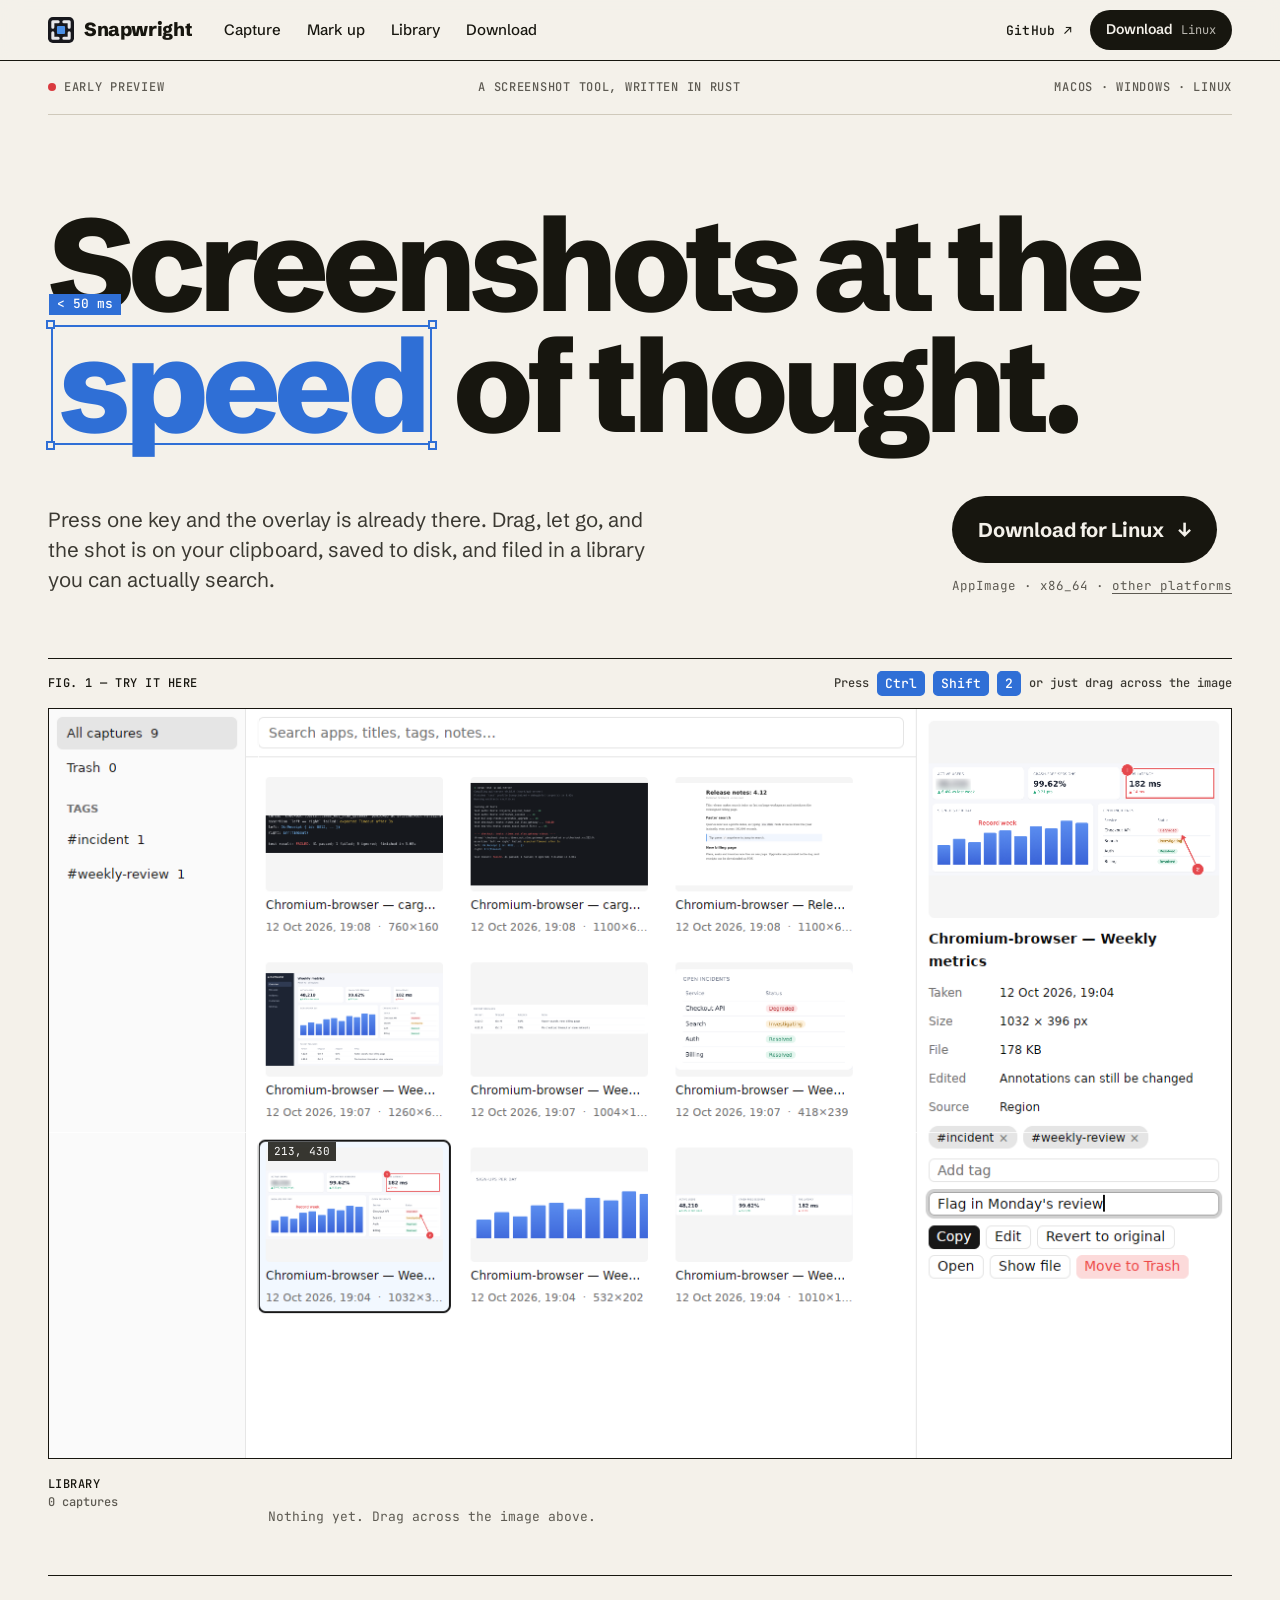
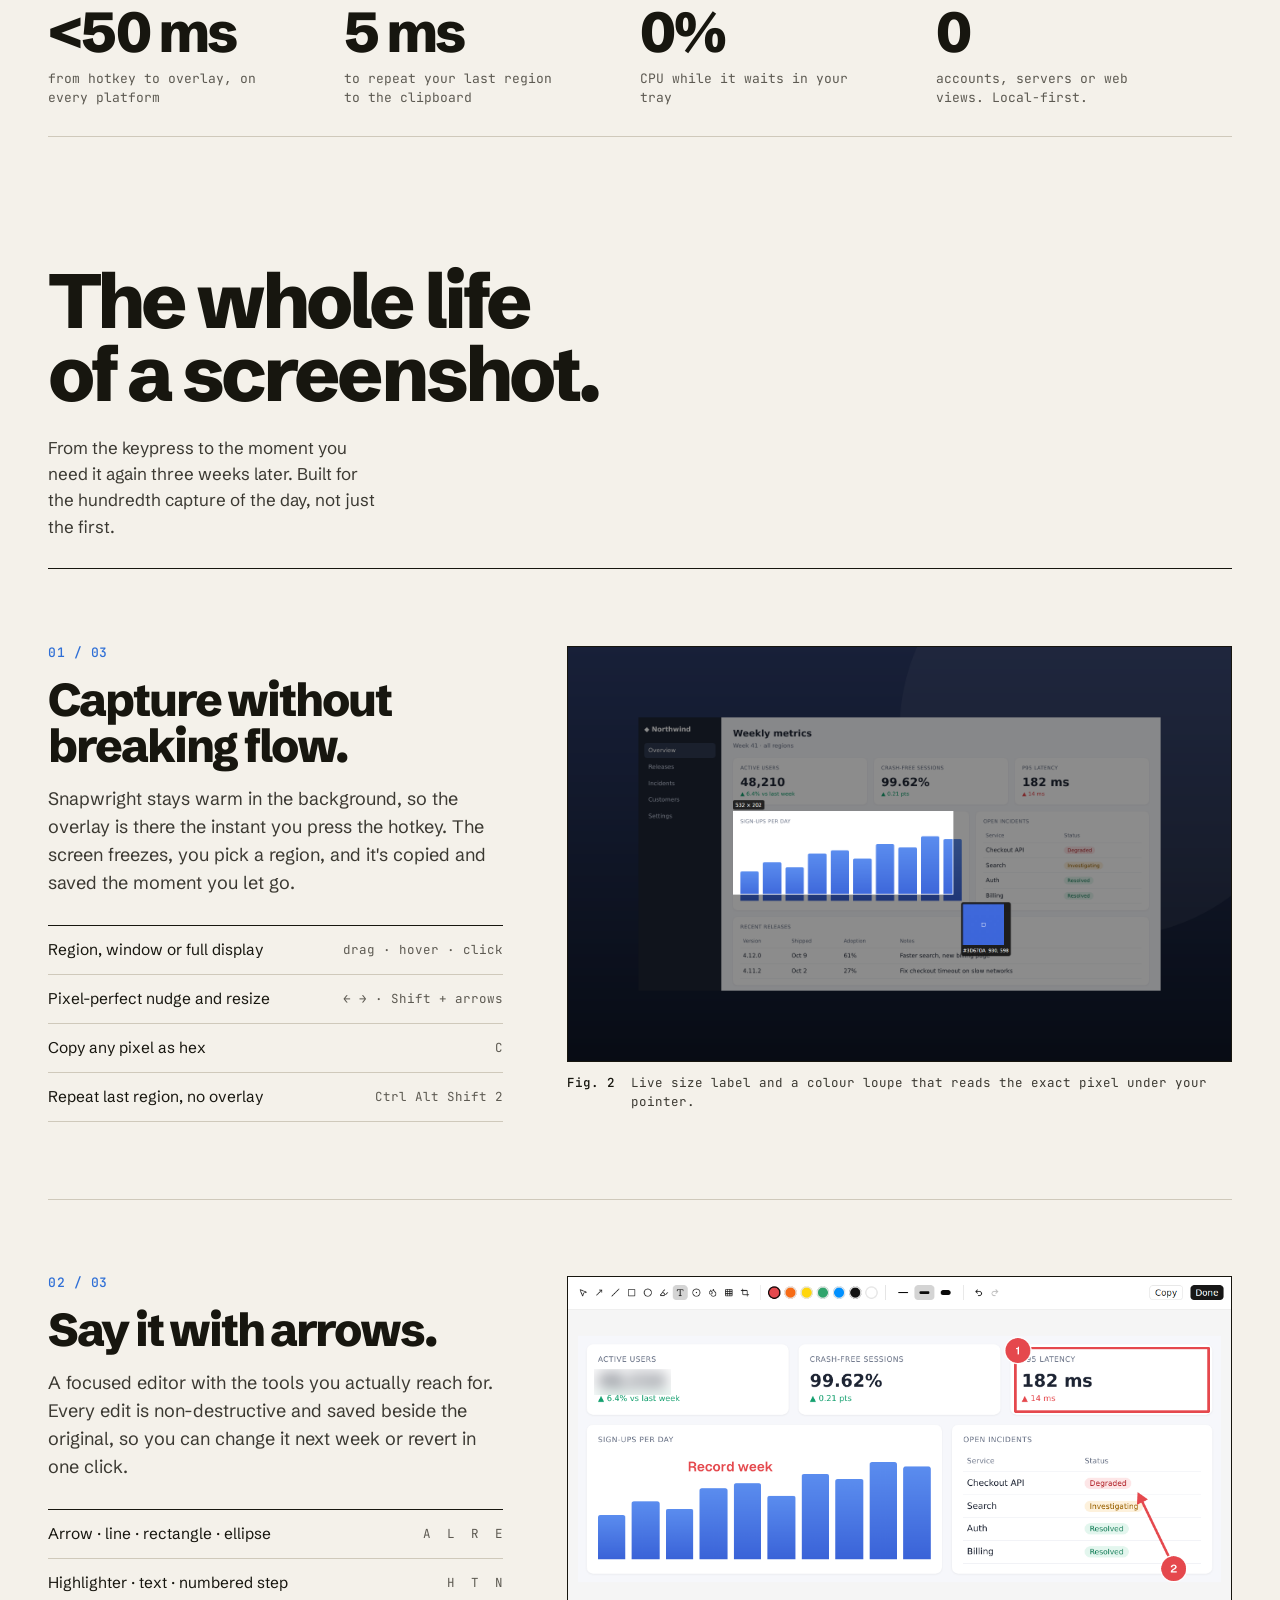
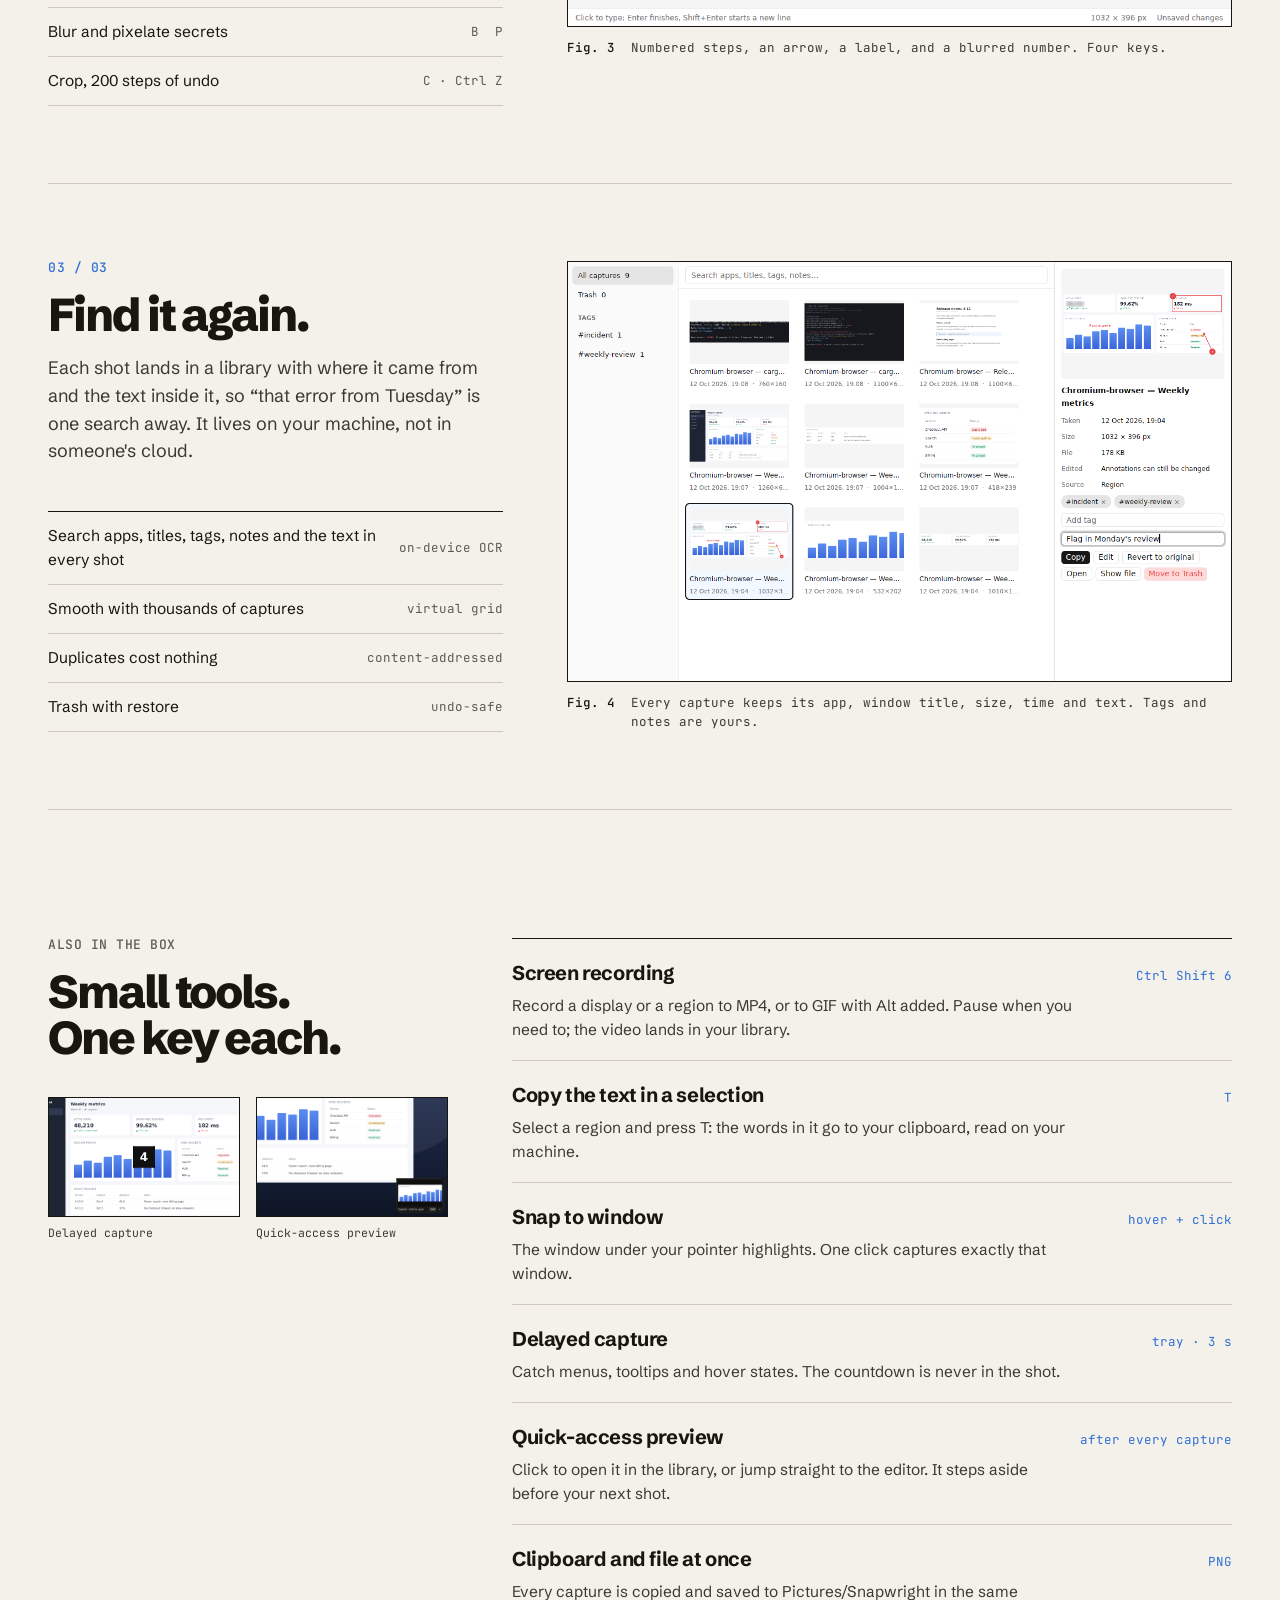
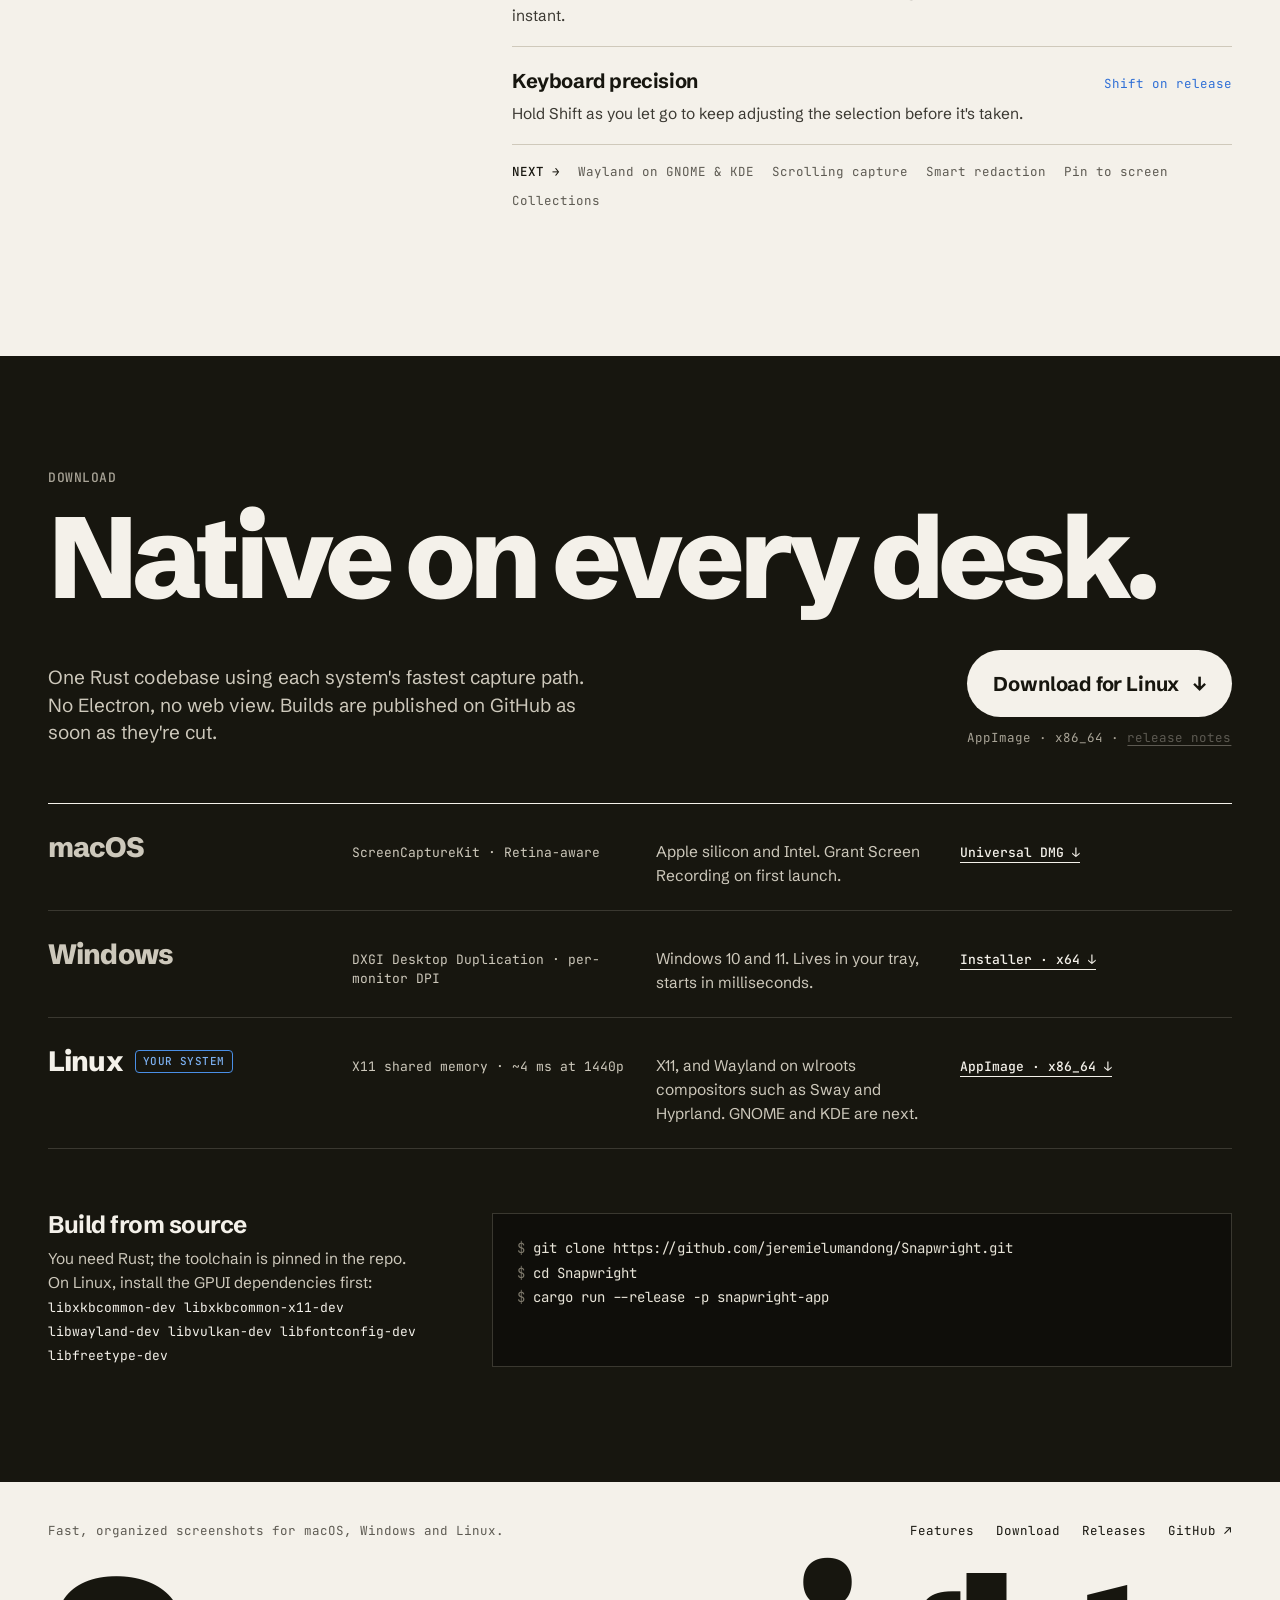
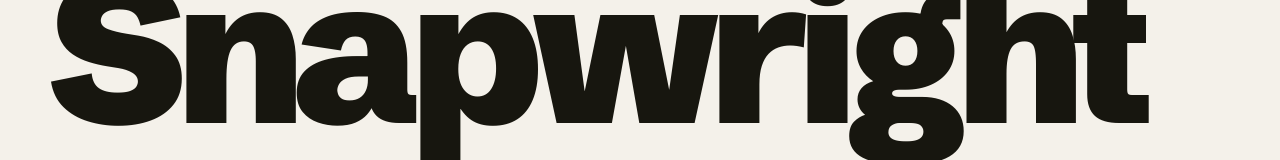
==== commit 925de3f0: "Site: download buttons fetch the latest release file directly Like Switchyard's site, the buttons an" ====
--- a/site/index.html
+++ b/site/index.html
@@ -42,7 +42,7 @@
   <div class="lede-row">
     <p class="lede">Press one key and the overlay is already there. Drag, let go, and the shot is on your clipboard, saved to disk, and filed in a library you can actually search.</p>
     <div class="cta">
-      <a class="big-btn" href="https://github.com/jeremielumandong/Snapwright/releases/latest"><span data-dl-label>Download for macOS</span><span aria-hidden="true">↓</span></a>
+      <a class="big-btn" data-dl-href href="https://github.com/jeremielumandong/Snapwright/releases/latest/download/Snapwright-macos-universal.dmg"><span data-dl-label>Download for macOS</span><span aria-hidden="true">↓</span></a>
       <span class="cta-sub"><span data-dl-sub>Universal DMG · Apple silicon &amp; Intel</span> · <a href="#download">other platforms</a></span>
     </div>
   </div>
@@ -169,8 +169,8 @@
   <div class="lede-row">
     <p class="lede">One Rust codebase using each system's fastest capture path. No Electron, no web view. Builds are published on GitHub as soon as they're cut.</p>
     <div class="cta">
-      <a class="big-btn" href="https://github.com/jeremielumandong/Snapwright/releases/latest"><span data-dl-label>Download for macOS</span><span aria-hidden="true">↓</span></a>
-      <span class="cta-sub" data-dl-sub>Universal DMG · Apple silicon &amp; Intel</span>
+      <a class="big-btn" data-dl-href href="https://github.com/jeremielumandong/Snapwright/releases/latest/download/Snapwright-macos-universal.dmg"><span data-dl-label>Download for macOS</span><span aria-hidden="true">↓</span></a>
+      <span class="cta-sub"><span data-dl-sub>Universal DMG · Apple silicon &amp; Intel</span> · <a href="https://github.com/jeremielumandong/Snapwright/releases/latest">release notes</a></span>
     </div>
   </div>
   <div class="platforms">
@@ -178,19 +178,19 @@
       <span class="name">macOS<span class="yours">YOUR SYSTEM</span></span>
       <span class="api">ScreenCaptureKit · Retina-aware</span>
       <span class="note">Apple silicon and Intel. Grant Screen Recording on first launch.</span>
-      <a href="https://github.com/jeremielumandong/Snapwright/releases/latest">Universal DMG ↓</a>
+      <a href="https://github.com/jeremielumandong/Snapwright/releases/latest/download/Snapwright-macos-universal.dmg">Universal DMG ↓</a>
     </div>
     <div class="platform" data-platform="windows">
       <span class="name">Windows<span class="yours">YOUR SYSTEM</span></span>
       <span class="api">DXGI Desktop Duplication · per-monitor DPI</span>
       <span class="note">Windows 10 and 11. Lives in your tray, starts in milliseconds.</span>
-      <a href="https://github.com/jeremielumandong/Snapwright/releases/latest">Installer · x64 ↓</a>
+      <a href="https://github.com/jeremielumandong/Snapwright/releases/latest/download/Snapwright-windows-x64-setup.exe">Installer · x64 ↓</a>
     </div>
     <div class="platform" data-platform="linux">
       <span class="name">Linux<span class="yours">YOUR SYSTEM</span></span>
       <span class="api">X11 shared memory · ~4 ms at 1440p</span>
       <span class="note">X11, and Wayland on wlroots compositors such as Sway and Hyprland. GNOME and KDE are next.</span>
-      <a href="https://github.com/jeremielumandong/Snapwright/releases/latest">AppImage · x86_64 ↓</a>
+      <a href="https://github.com/jeremielumandong/Snapwright/releases/latest/download/Snapwright-linux-x86_64.AppImage">AppImage · x86_64 ↓</a>
     </div>
   </div>
   <div class="source">
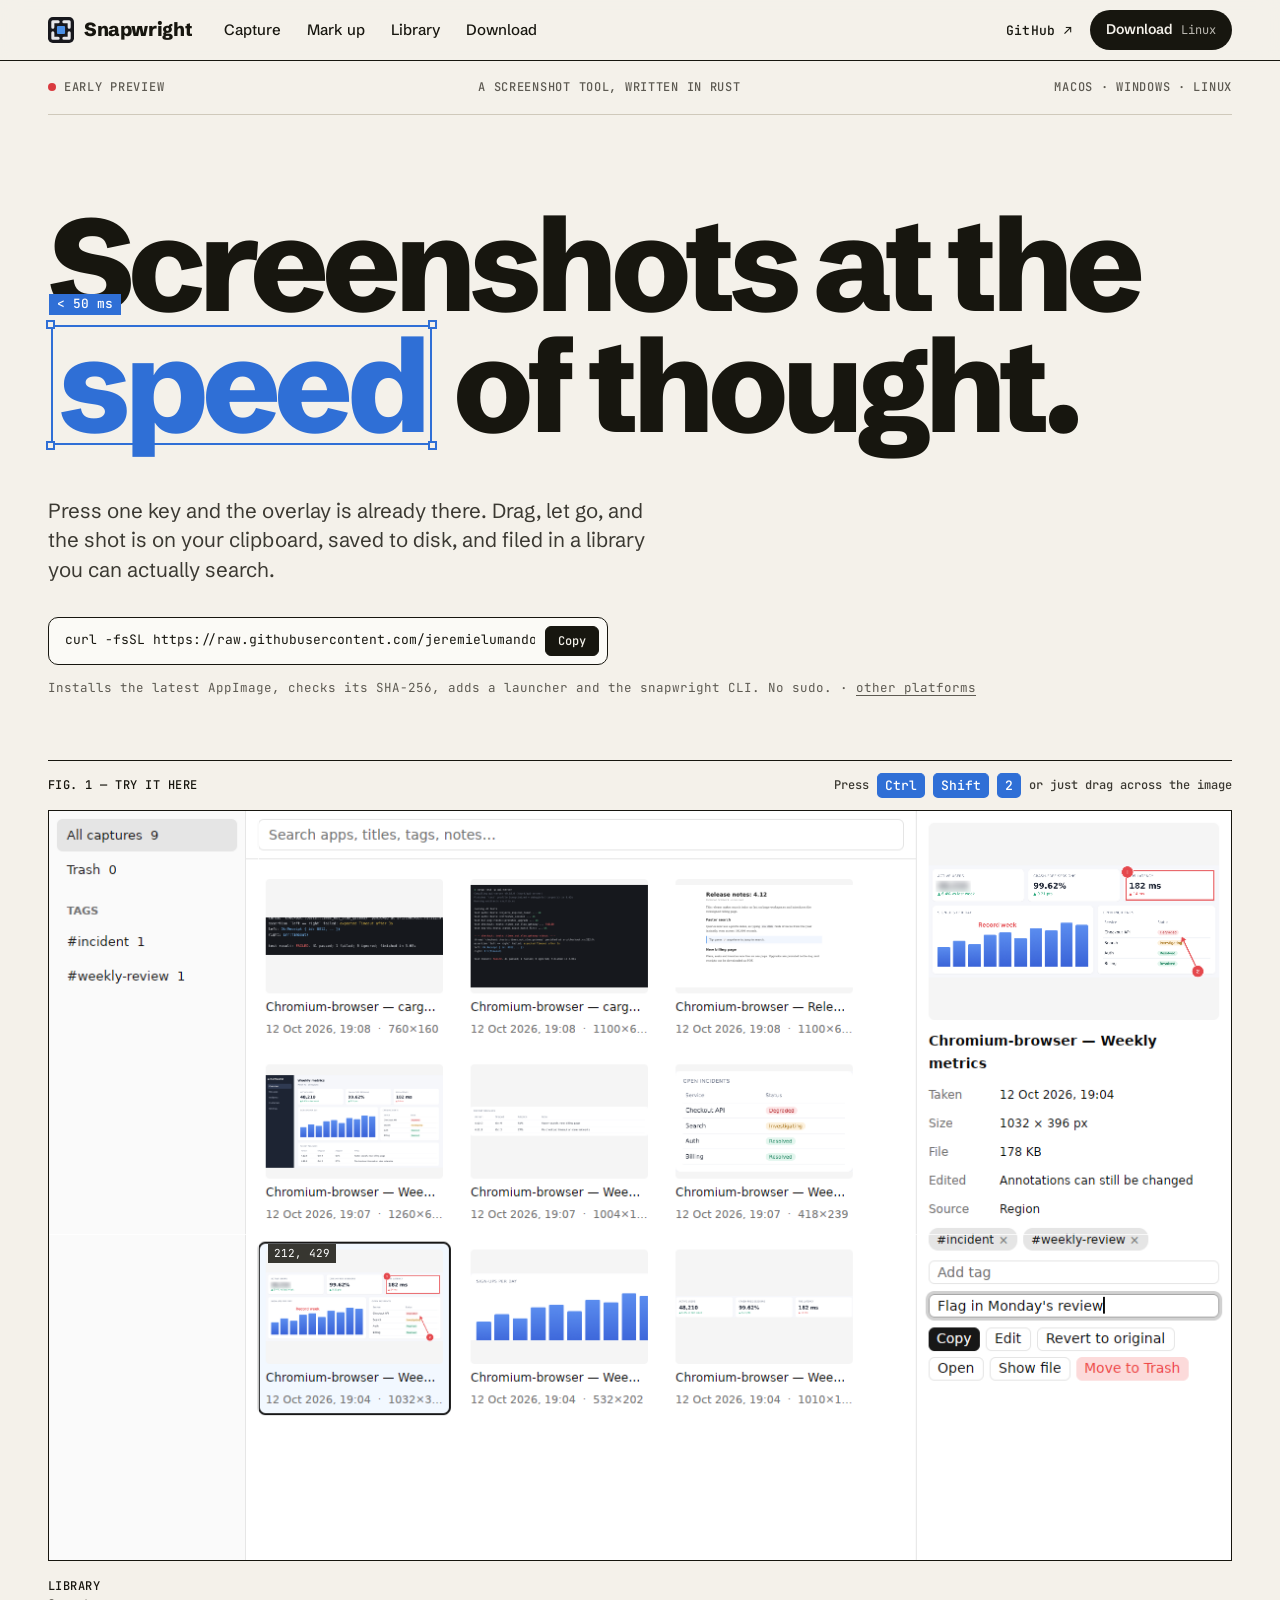
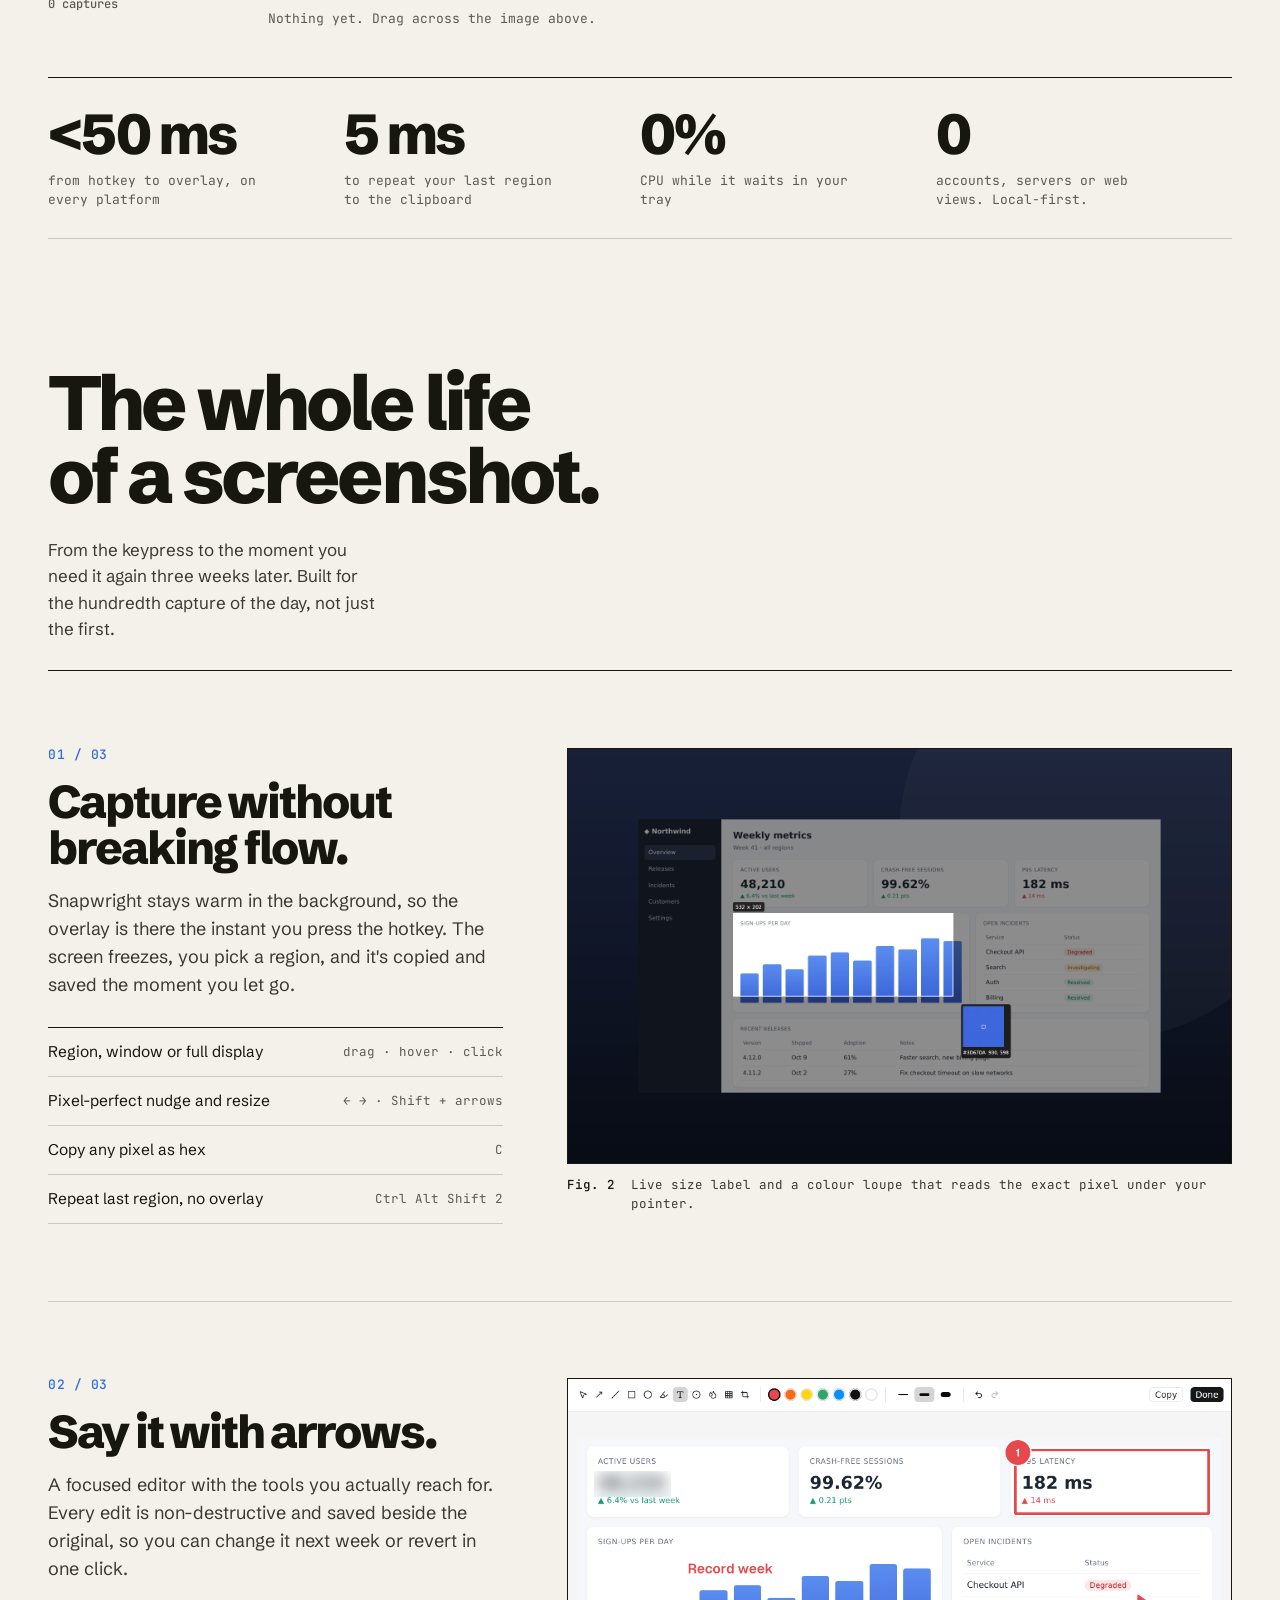
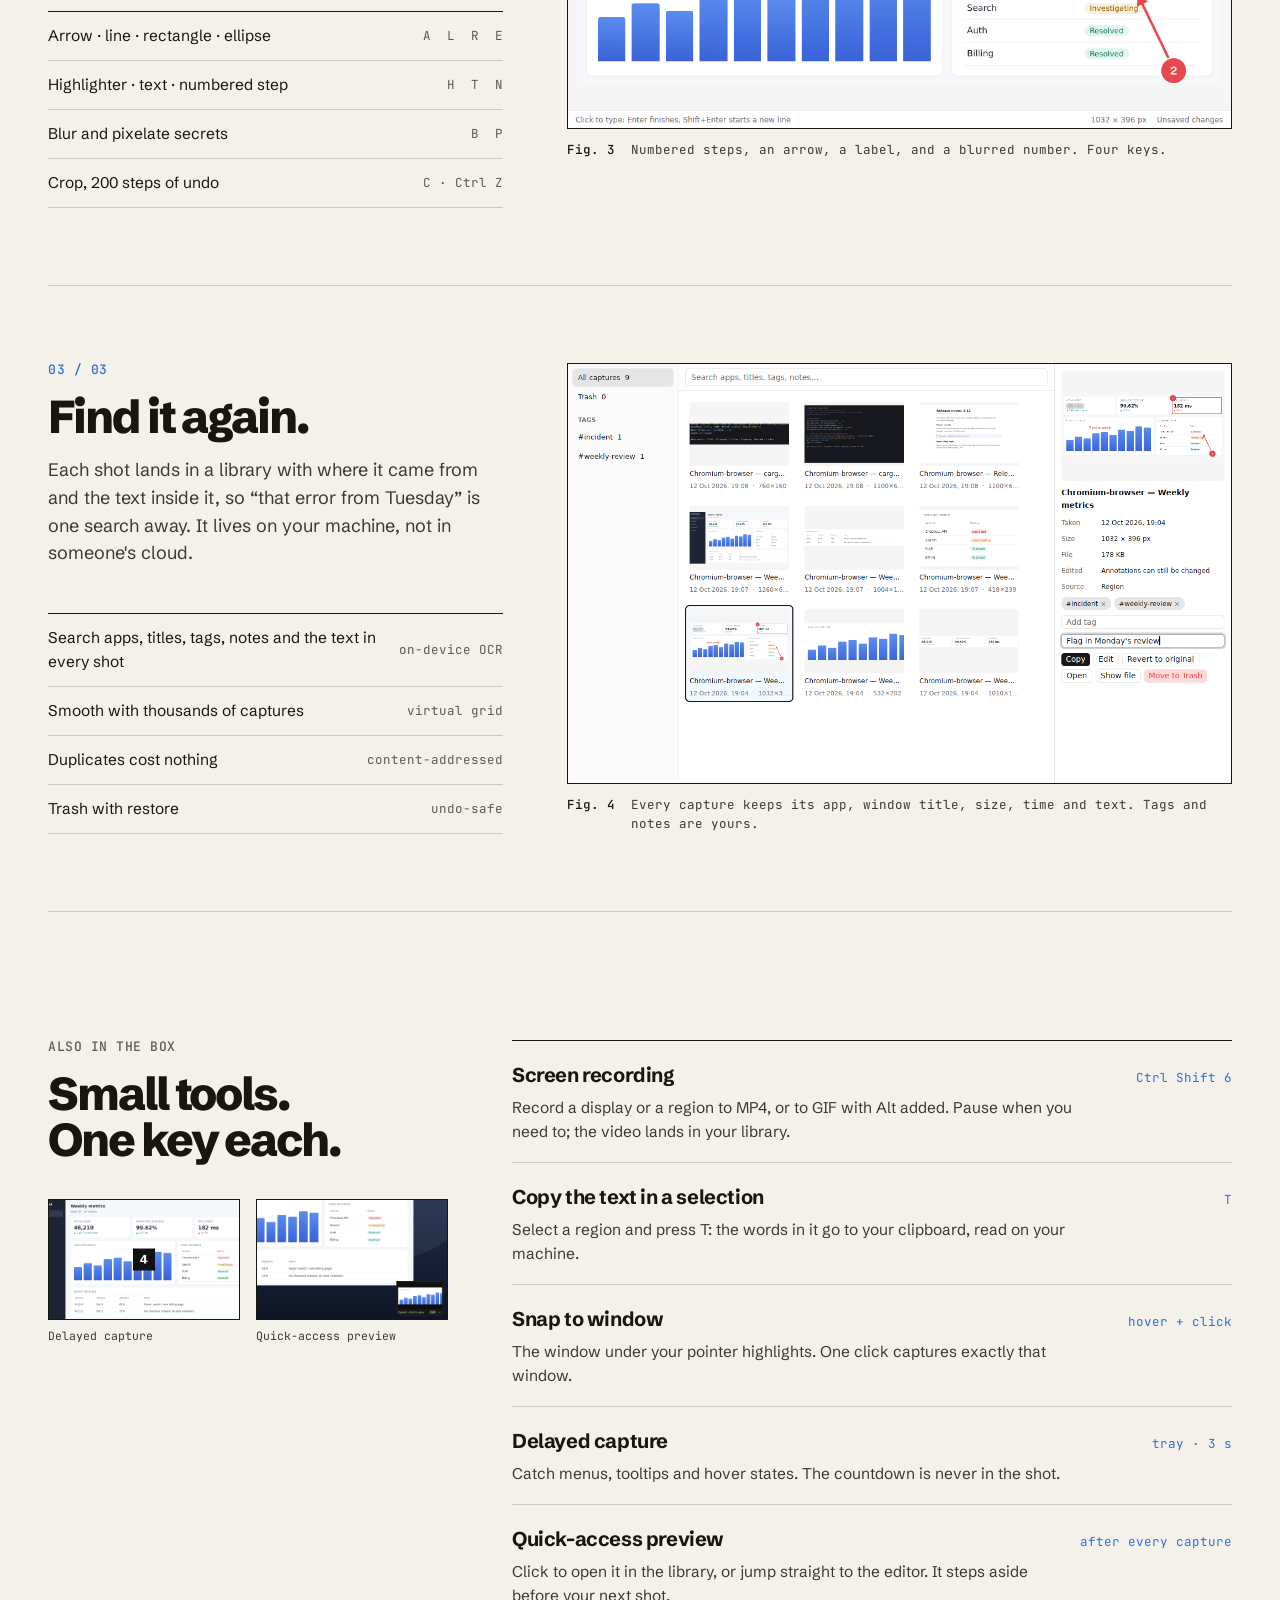
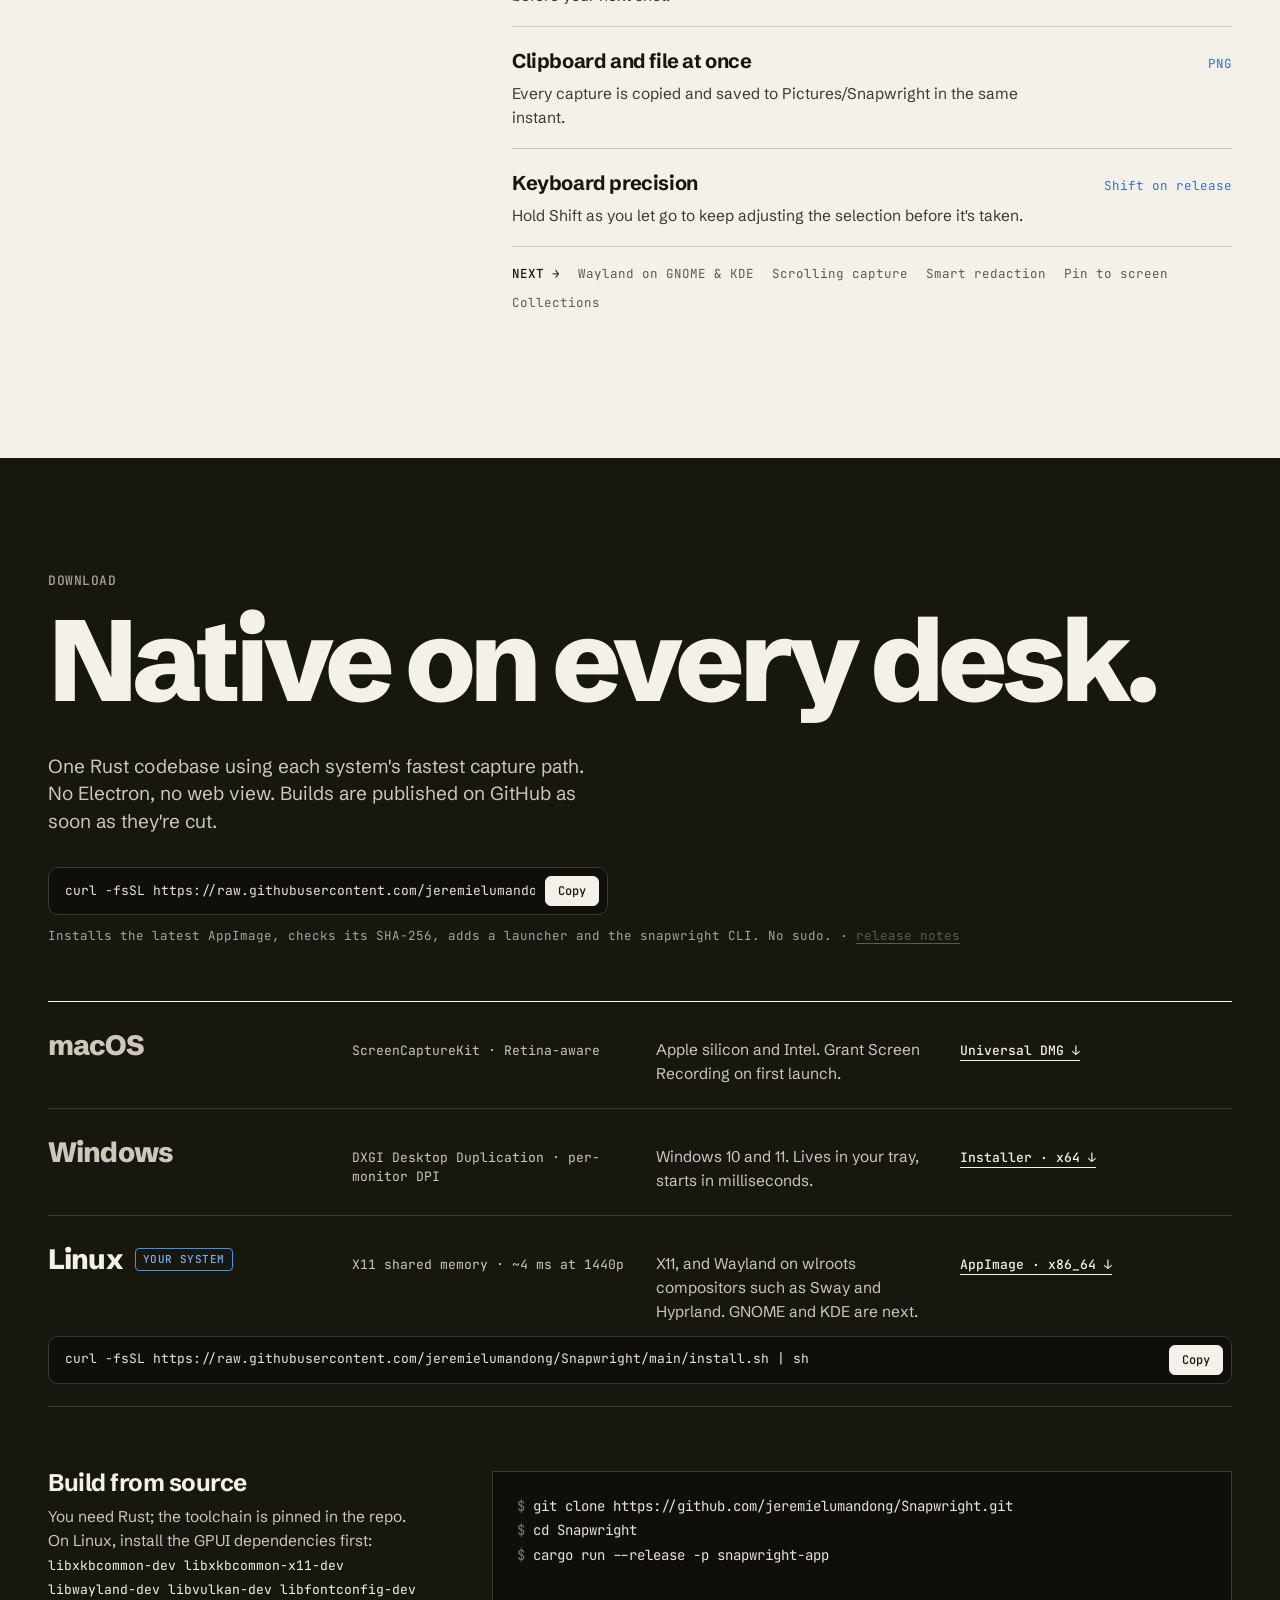
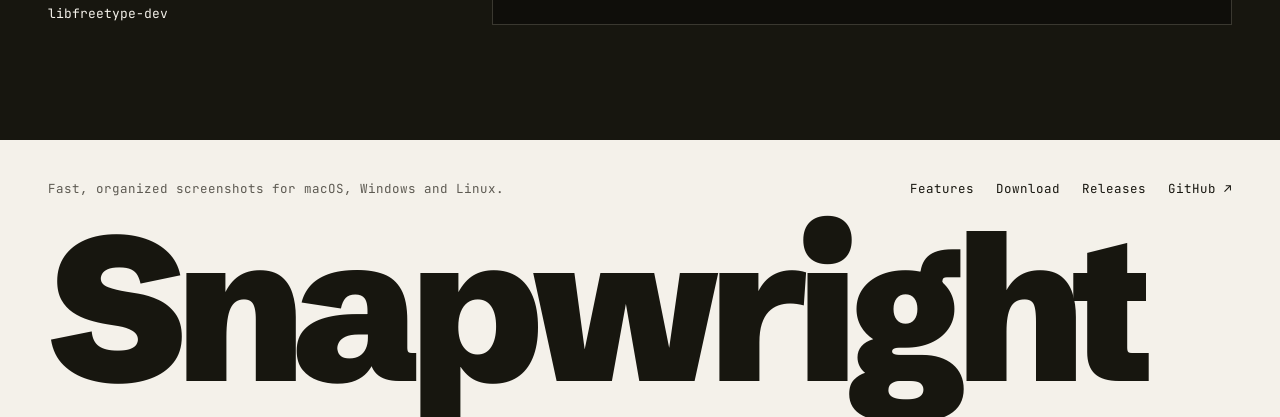
==== commit e7877367: "Linux one-line installer, shown on the site like Switchyard's install.sh is Switchyard's installer a" ====
--- a/site/index.html
+++ b/site/index.html
@@ -42,7 +42,8 @@
   <div class="lede-row">
     <p class="lede">Press one key and the overlay is already there. Drag, let go, and the shot is on your clipboard, saved to disk, and filed in a library you can actually search.</p>
     <div class="cta">
-      <a class="big-btn" data-dl-href href="https://github.com/jeremielumandong/Snapwright/releases/latest/download/Snapwright-macos-universal.dmg"><span data-dl-label>Download for macOS</span><span aria-hidden="true">↓</span></a>
+      <a class="big-btn" data-dl-href href="https://github.com/jeremielumandong/Snapwright/releases/latest"><span data-dl-label>Download for macOS</span><span aria-hidden="true">↓</span></a>
+      <div class="install-cmd" data-linux-cmd hidden><code>curl -fsSL https://raw.githubusercontent.com/jeremielumandong/Snapwright/main/install.sh | sh</code><button type="button" data-copy>Copy</button></div>
       <span class="cta-sub"><span data-dl-sub>Universal DMG · Apple silicon &amp; Intel</span> · <a href="#download">other platforms</a></span>
     </div>
   </div>
@@ -169,7 +170,8 @@
   <div class="lede-row">
     <p class="lede">One Rust codebase using each system's fastest capture path. No Electron, no web view. Builds are published on GitHub as soon as they're cut.</p>
     <div class="cta">
-      <a class="big-btn" data-dl-href href="https://github.com/jeremielumandong/Snapwright/releases/latest/download/Snapwright-macos-universal.dmg"><span data-dl-label>Download for macOS</span><span aria-hidden="true">↓</span></a>
+      <a class="big-btn" data-dl-href href="https://github.com/jeremielumandong/Snapwright/releases/latest"><span data-dl-label>Download for macOS</span><span aria-hidden="true">↓</span></a>
+      <div class="install-cmd" data-linux-cmd hidden><code>curl -fsSL https://raw.githubusercontent.com/jeremielumandong/Snapwright/main/install.sh | sh</code><button type="button" data-copy>Copy</button></div>
       <span class="cta-sub"><span data-dl-sub>Universal DMG · Apple silicon &amp; Intel</span> · <a href="https://github.com/jeremielumandong/Snapwright/releases/latest">release notes</a></span>
     </div>
   </div>
@@ -191,6 +193,7 @@
       <span class="api">X11 shared memory · ~4 ms at 1440p</span>
       <span class="note">X11, and Wayland on wlroots compositors such as Sway and Hyprland. GNOME and KDE are next.</span>
       <a href="https://github.com/jeremielumandong/Snapwright/releases/latest/download/Snapwright-linux-x86_64.AppImage">AppImage · x86_64 ↓</a>
+      <div class="install-cmd"><code>curl -fsSL https://raw.githubusercontent.com/jeremielumandong/Snapwright/main/install.sh | sh</code><button type="button" data-copy>Copy</button></div>
     </div>
   </div>
   <div class="source">
@@ -213,6 +216,6 @@
   <div class="wordmark" aria-hidden="true">Snapwright</div>
 </footer>
 
-<script src="site.js" defer></script>
+<script src="site.js?v=0.2.1-linux" defer></script>
 </body>
 </html>
--- a/site/style.css
+++ b/site/style.css
@@ -33,6 +33,7 @@
 a:hover { color: var(--blue); }
 ::selection { background: var(--blue); color: #fff; }
 figure { margin: 0; }
+[hidden] { display: none !important; }
 kbd {
   display: inline-block;
   font: 500 13px/1 var(--mono);
@@ -122,6 +123,26 @@
 }
 .big-btn:hover { background: var(--blue); color: #fff; }
 .big-btn span { font-size: 20px; }
+/* One-line Linux installer with a copy button. */
+.install-cmd {
+  display: flex; align-items: center; gap: 10px; max-width: 100%; min-width: 0;
+  padding: 8px 8px 8px 16px; border: 1px solid var(--ink); border-radius: 10px; background: var(--paper-2);
+}
+.install-cmd code {
+  flex: 1 1 auto; min-width: 0; overflow-x: auto; white-space: nowrap;
+  font: 400 13px/1.6 var(--mono); color: var(--ink);
+}
+.install-cmd button {
+  flex: none; font: 500 12px/1 var(--mono); padding: 8px 12px; border-radius: 6px; cursor: pointer;
+  border: 1px solid var(--ink); background: var(--ink); color: var(--paper);
+}
+.install-cmd button:hover { background: var(--blue); border-color: var(--blue); color: #fff; }
+.cta .install-cmd { width: min(560px, calc(100vw - 2 * var(--gutter))); }
+.download .install-cmd { border-color: var(--night-rule); background: #0f0e0a; }
+.download .install-cmd code { color: #e8e4d8; }
+.download .install-cmd button { background: var(--paper); color: var(--ink); border-color: var(--paper); }
+.download .install-cmd button:hover { background: var(--blue-2); border-color: var(--blue-2); color: #fff; }
+.platform .install-cmd { grid-column: 1 / -1; }
 .cta-sub { font: 400 12.5px/1.4 var(--mono); color: var(--muted); }
 .cta-sub a { color: var(--muted); text-decoration: underline; text-underline-offset: 3px; }
 
@@ -288,6 +309,9 @@
 }
 .source pre i { font-style: normal; color: #7d786b; }
 
+/* Four fixed columns when they fit, so the full-width installer row keeps the others' grid. */
+@media (min-width: 960px) { .platform { grid-template-columns: repeat(4, minmax(0, 1fr)); } }
+
 /* Footer */
 .site-footer { padding-top: 40px; padding-bottom: 28px; overflow: hidden; }
 .site-footer .row { display: flex; flex-wrap: wrap; gap: 12px 28px; align-items: center; font: 400 12.5px/1.4 var(--mono); color: var(--muted); }
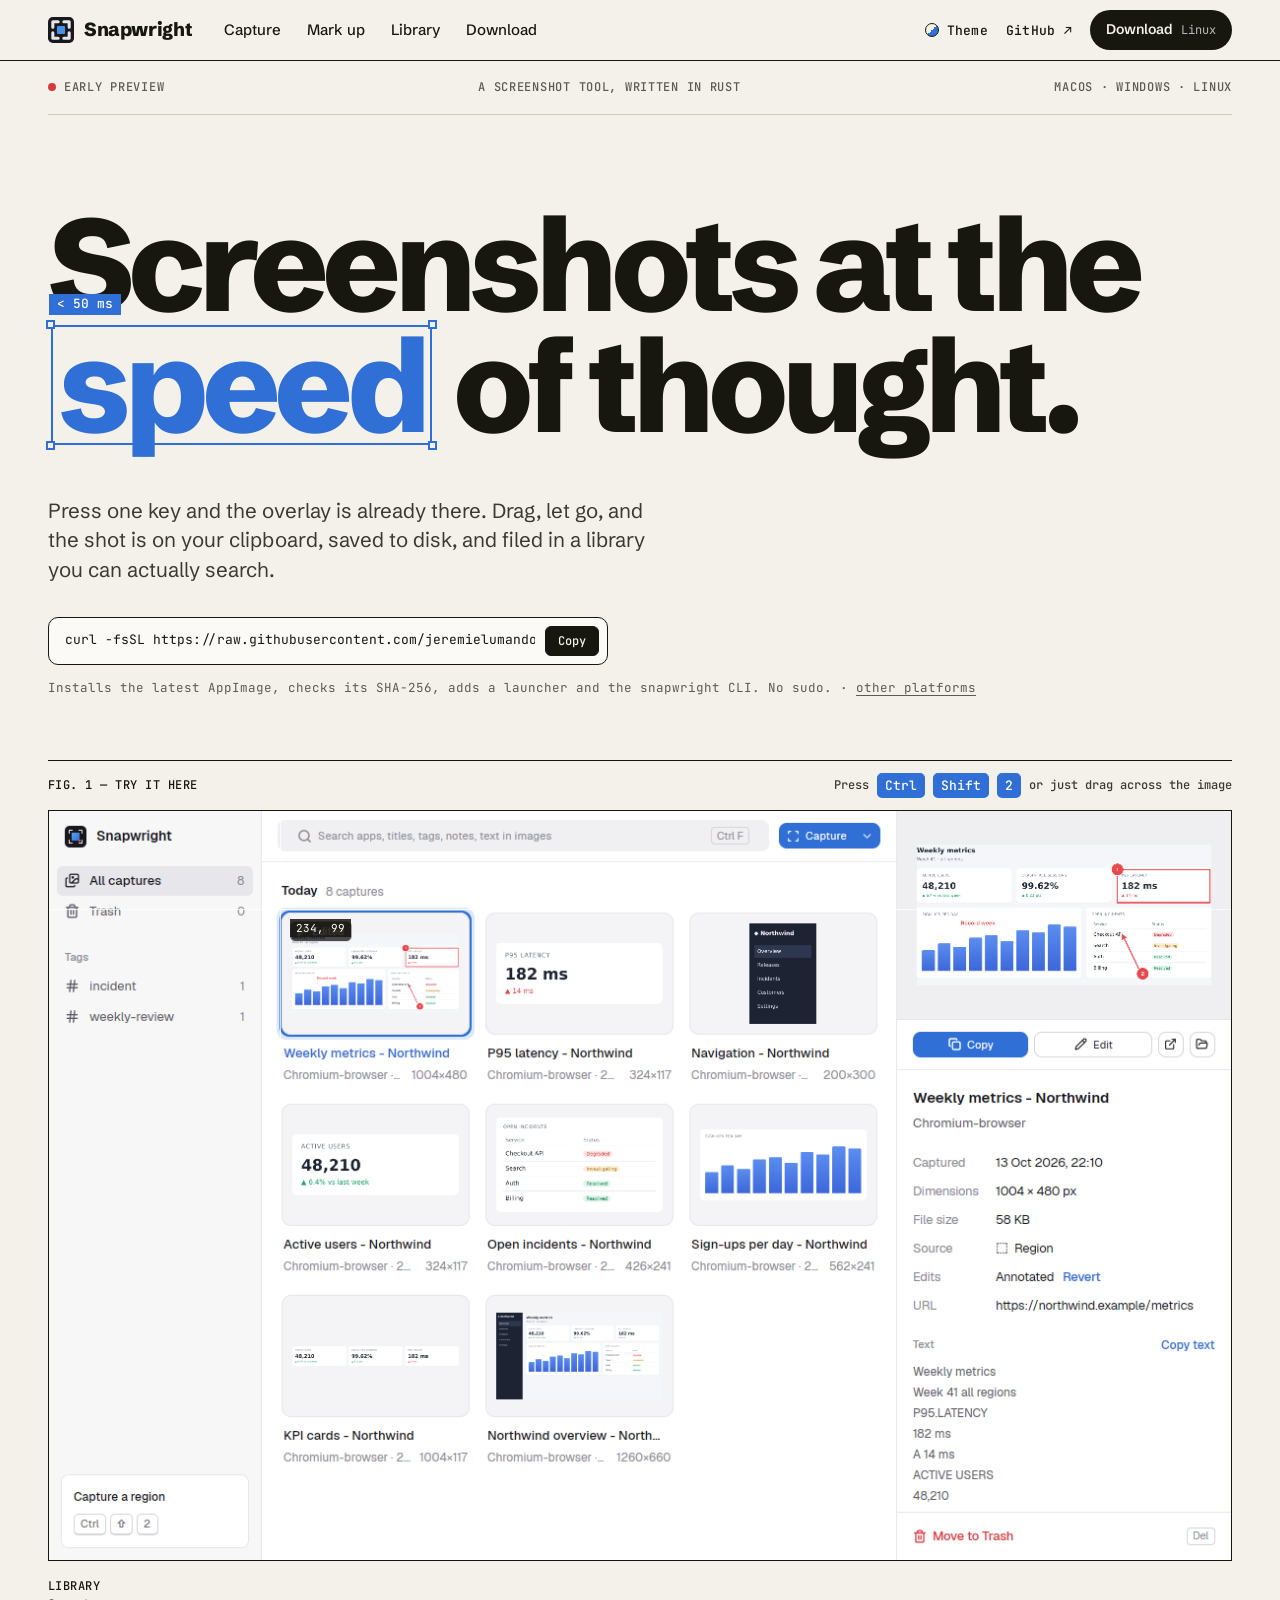
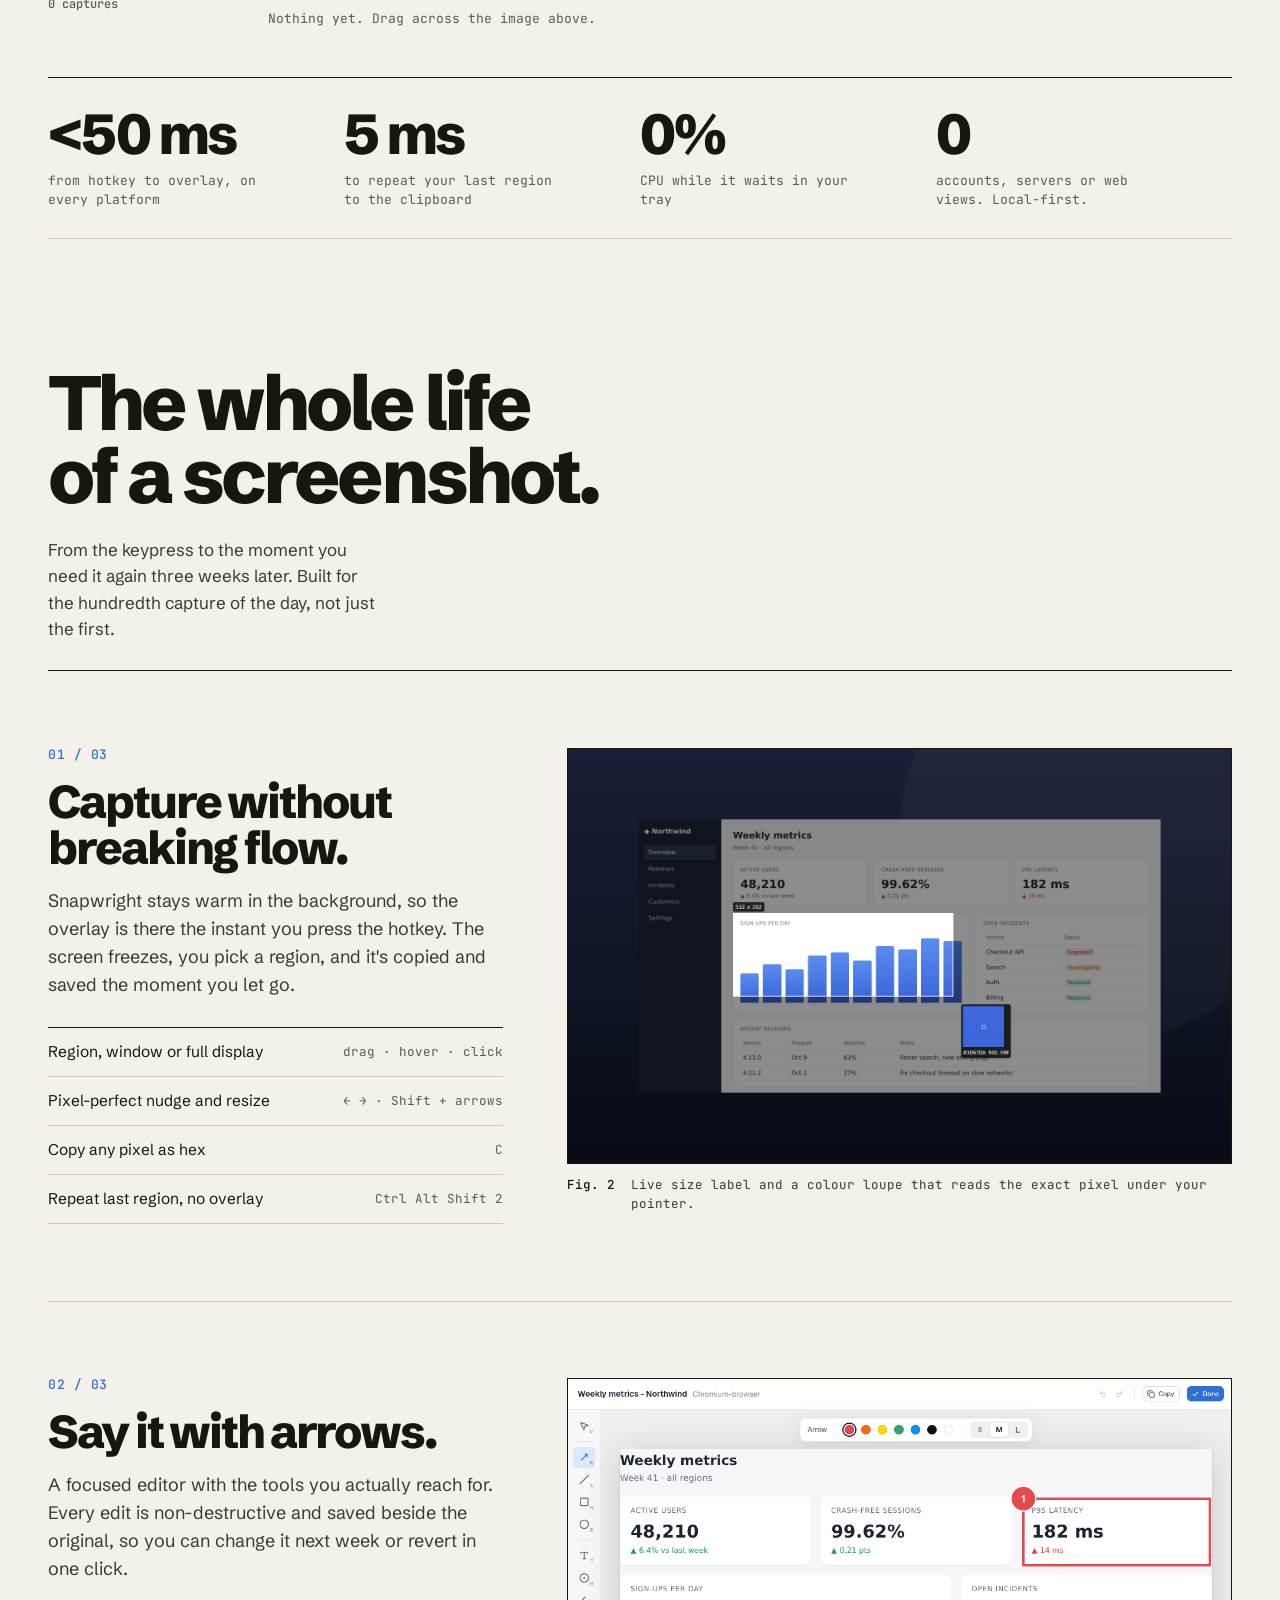
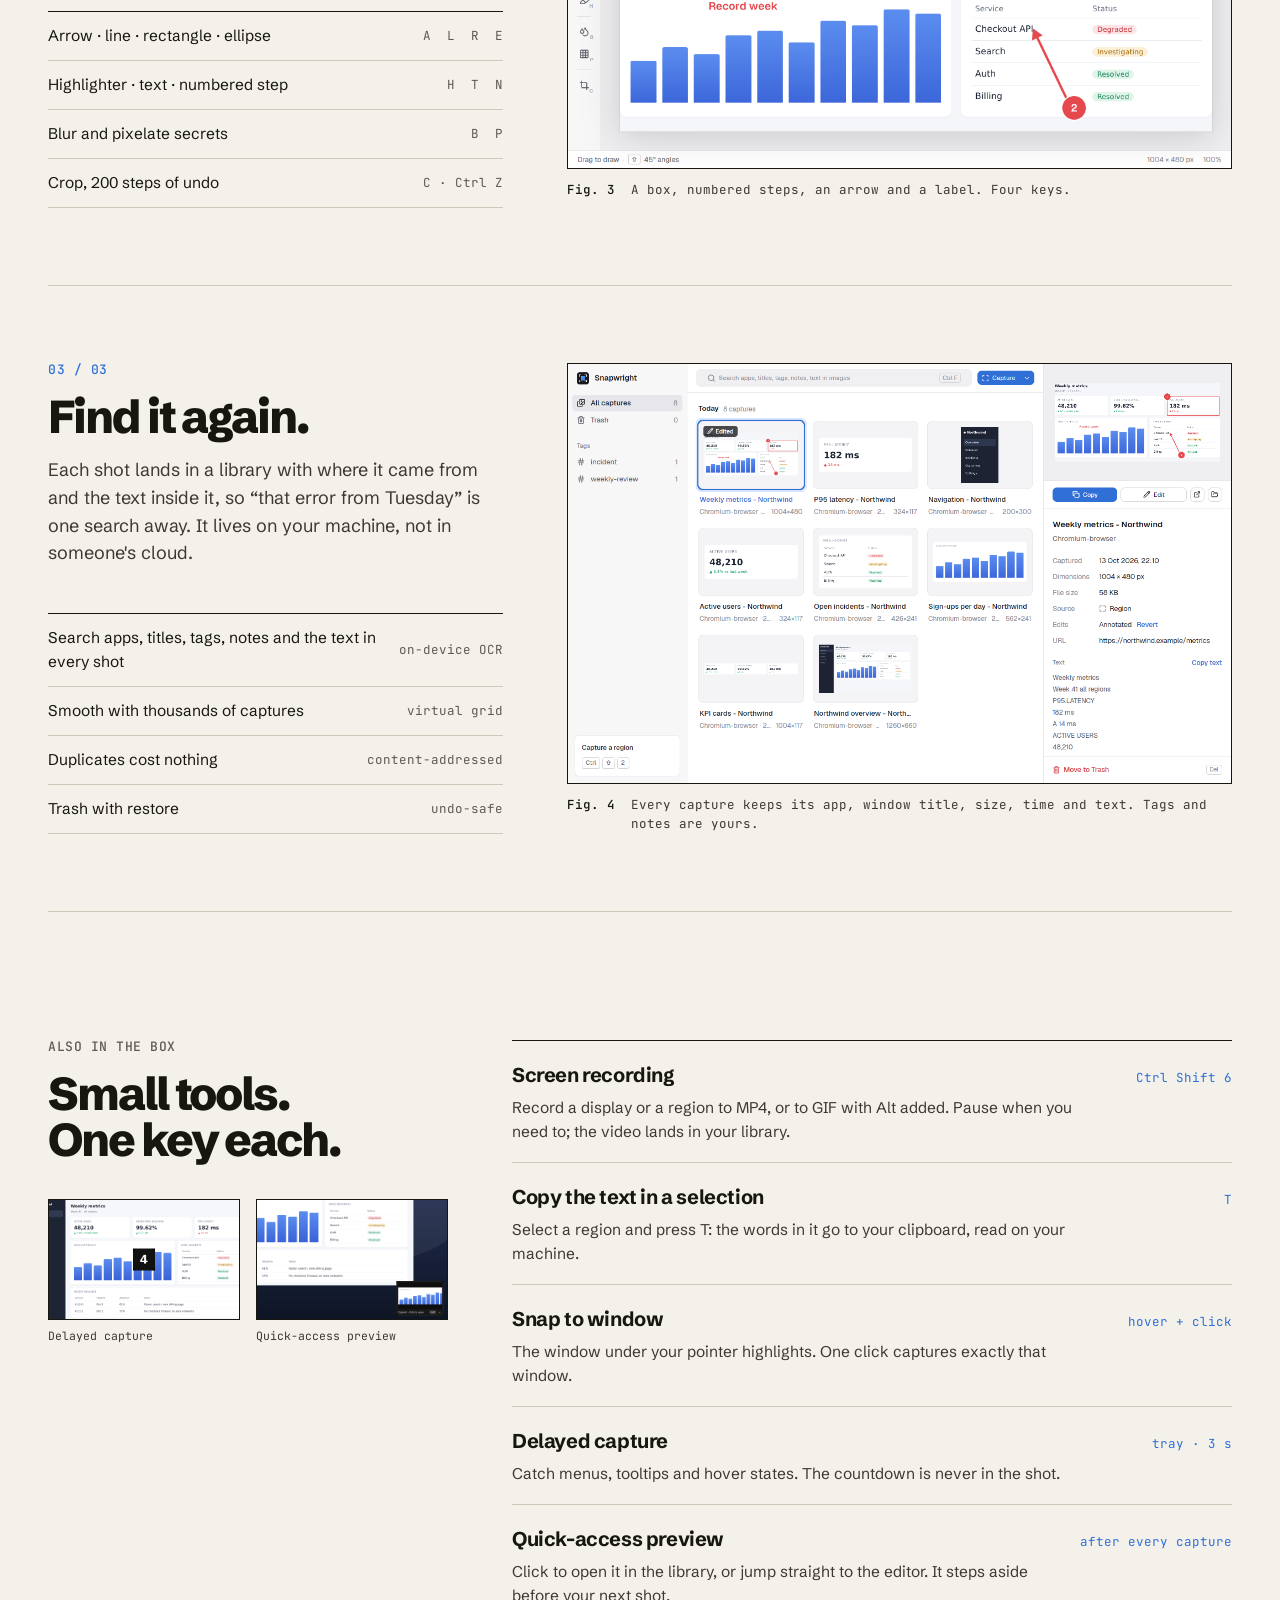
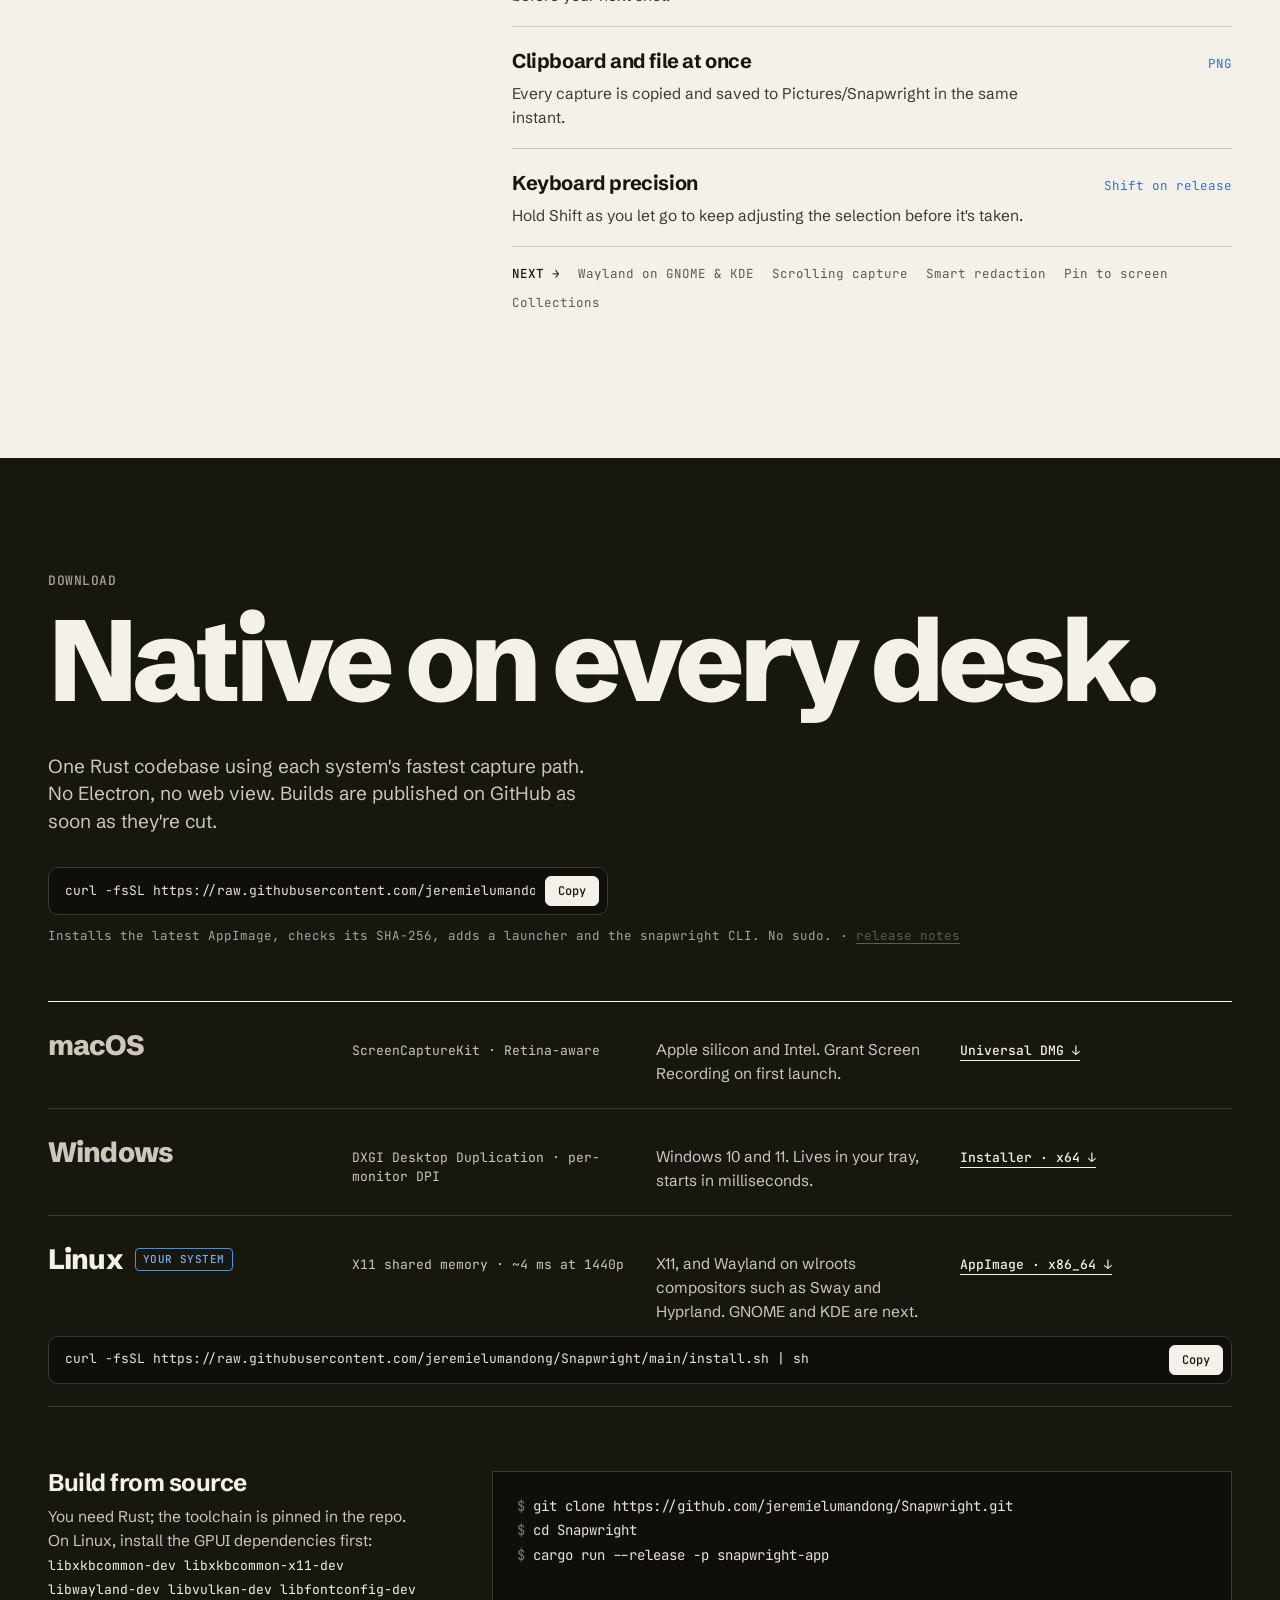
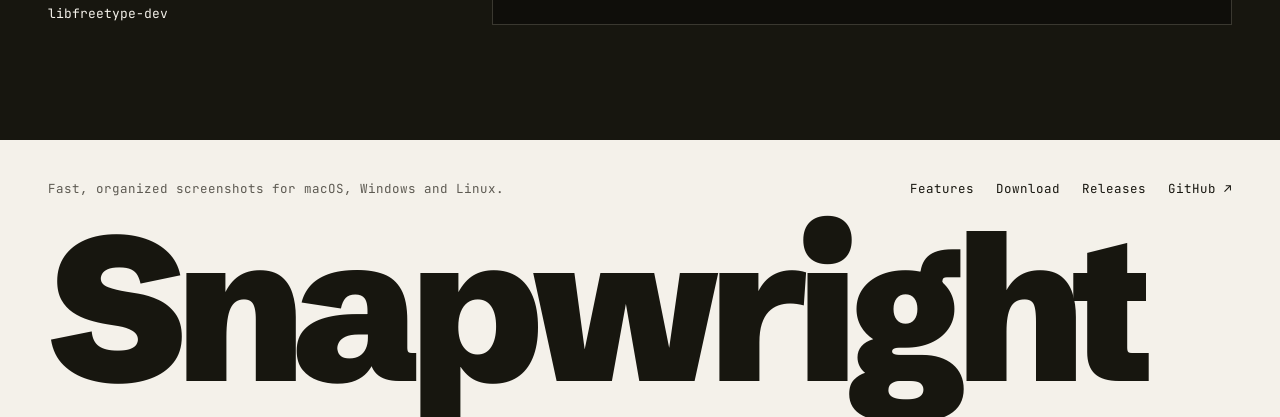
==== commit 736a8277: "Omarchy themes in the app and on the site The app bundles 16 Omarchy themes, listed in the tray's Th" ====
--- a/site/index.html
+++ b/site/index.html
@@ -12,7 +12,8 @@
 <link rel="preconnect" href="https://fonts.googleapis.com">
 <link rel="preconnect" href="https://fonts.gstatic.com" crossorigin>
 <link href="https://fonts.googleapis.com/css2?family=Schibsted+Grotesk:wght@400;500;600;700;800;900&amp;family=JetBrains+Mono:wght@400;500;700&amp;display=swap" rel="stylesheet">
-<link rel="stylesheet" href="style.css">
+<link rel="stylesheet" href="style.css?v=themes">
+<script src="theme.js"></script>
 </head>
 <body>
 <header class="site-header"><div class="wrap">
@@ -24,6 +25,7 @@
     <a href="#download">Download</a>
   </nav>
   <div class="header-end">
+    <button type="button" class="theme-btn" data-theme-toggle aria-expanded="false"><span class="theme-dot" aria-hidden="true"></span>Theme</button>
     <a class="gh" href="https://github.com/jeremielumandong/Snapwright">GitHub ↗</a>
     <a class="pill" href="#download">Download<span data-os-short>macOS</span></a>
   </div>
@@ -54,7 +56,7 @@
       <span class="hint">Press <kbd data-mod>⌘</kbd><kbd>Shift</kbd><kbd>2</kbd> or just drag across the image</span>
     </div>
     <div class="stage" id="stage">
-      <img src="img/library.png" alt="The Snapwright library window, used here as a desktop to capture from" draggable="false" width="1200" height="760">
+      <img src="img/themes/snapwright/library.png" data-shot="library" alt="The Snapwright library window, used here as a desktop to capture from" draggable="false" width="1200" height="760">
       <div class="dim" hidden></div>
       <div class="sel" hidden><span></span></div>
       <div class="ch-h" hidden></div>
@@ -117,8 +119,8 @@
       </div>
     </div>
     <figure>
-      <div><img src="img/editor.png" alt="The editor with a numbered step, an arrow, text and a blurred value" width="1064" height="560" loading="lazy"></div>
-      <figcaption class="fig"><b>Fig. 3</b><span>Numbered steps, an arrow, a label, and a blurred number. Four keys.</span></figcaption>
+      <div><img src="img/themes/snapwright/editor.png" data-shot="editor" alt="The editor with a box, numbered steps, an arrow and a label on a dashboard" width="1124" height="660" loading="lazy"></div>
+      <figcaption class="fig"><b>Fig. 3</b><span>A box, numbered steps, an arrow and a label. Four keys.</span></figcaption>
     </figure>
   </article>
 
@@ -135,7 +137,7 @@
       </div>
     </div>
     <figure>
-      <div><img src="img/library.png" alt="The library: a grid of captures with search, tags and details" width="1200" height="760" loading="lazy"></div>
+      <div><img src="img/themes/snapwright/library.png" data-shot="library" alt="The library: a grid of captures with search, tags and details" width="1200" height="760" loading="lazy"></div>
       <figcaption class="fig"><b>Fig. 4</b><span>Every capture keeps its app, window title, size, time and text. Tags and notes are yours.</span></figcaption>
     </figure>
   </article>
@@ -216,6 +218,6 @@
   <div class="wordmark" aria-hidden="true">Snapwright</div>
 </footer>
 
-<script src="site.js?v=0.2.1-linux" defer></script>
+<script src="site.js?v=0.2.1-themes" defer></script>
 </body>
 </html>
--- a/site/style.css
+++ b/site/style.css
@@ -11,9 +11,20 @@
   --blue-2: #4a8fe6;
   --blue-3: #7cb0f0;
   --red: #d93a3f;
+  --on-accent: #ffffff;
+  --header-bg: rgba(244, 241, 234, .92);
+  --night-bg: #17160f;
+  --night-head: #f4f1ea;
   --night-text: #cdc8bb;
   --night-muted: #a9a497;
   --night-rule: #3a3830;
+  --pre-bg: #0f0e0a;
+  --pre-fg: #e8e4d8;
+  --pre-dim: #7d786b;
+  --dock-bg: rgba(24, 24, 29, .94);
+  --dock-line: rgba(255, 255, 255, .12);
+  --dock-fg: #ffffff;
+  --dock-fg3: #8b8b94;
   --mono: "JetBrains Mono", ui-monospace, monospace;
   --gutter: clamp(20px, 4vw, 48px);
 }
@@ -23,6 +34,7 @@
 body {
   margin: 0;
   background: var(--paper);
+  transition: background .25s, color .25s;
   color: var(--ink);
   font: 17px/1.55 "Schibsted Grotesk", system-ui, sans-serif;
   -webkit-font-smoothing: antialiased;
@@ -31,7 +43,7 @@
 img { max-width: 100%; height: auto; display: block; }
 a { color: var(--ink); text-decoration: none; }
 a:hover { color: var(--blue); }
-::selection { background: var(--blue); color: #fff; }
+::selection { background: var(--blue); color: var(--on-accent); }
 figure { margin: 0; }
 [hidden] { display: none !important; }
 kbd {
@@ -47,7 +59,7 @@
   color: var(--ink);
   transition: background .15s, color .15s, border-color .15s;
 }
-.armed kbd { background: var(--blue); color: #fff; border-color: var(--blue); }
+.armed kbd { background: var(--blue); color: var(--on-accent); border-color: var(--blue); }
 
 .wrap { max-width: 1320px; margin: 0 auto; padding: 0 var(--gutter); }
 .mono { font-family: var(--mono); }
@@ -56,7 +68,7 @@
 /* Header */
 .site-header {
   position: sticky; top: 0; z-index: 20;
-  background: rgba(244, 241, 234, .92);
+  background: var(--header-bg);
   backdrop-filter: blur(10px);
   -webkit-backdrop-filter: blur(10px);
   border-bottom: 1px solid var(--ink);
@@ -75,7 +87,7 @@
   background: var(--ink); color: var(--paper); border-radius: 999px; font-size: 14px; font-weight: 600;
   white-space: nowrap;
 }
-.pill:hover { background: var(--blue); color: #fff; }
+.pill:hover { background: var(--blue); color: var(--on-accent); }
 .pill span { font: 400 12px var(--mono); opacity: .75; }
 
 /* Hero */
@@ -104,7 +116,7 @@
 .sel-word i:nth-child(4) { right: -5px; bottom: -5px; }
 .sel-word b {
   position: absolute; left: -2px; bottom: 100%; margin-bottom: 10px; padding: 4px 8px;
-  background: var(--blue); color: #fff; font: 500 clamp(11px, 1vw, 14px)/1 var(--mono);
+  background: var(--blue); color: var(--on-accent); font: 500 clamp(11px, 1vw, 14px)/1 var(--mono);
   letter-spacing: 0; white-space: nowrap;
 }
 
@@ -121,7 +133,7 @@
   display: inline-flex; align-items: center; gap: 14px; padding: 18px 26px; background: var(--ink);
   color: var(--paper); border-radius: 999px; font-size: 18px; font-weight: 700; letter-spacing: -0.01em;
 }
-.big-btn:hover { background: var(--blue); color: #fff; }
+.big-btn:hover { background: var(--blue); color: var(--on-accent); }
 .big-btn span { font-size: 20px; }
 /* One-line Linux installer with a copy button. */
 .install-cmd {
@@ -136,12 +148,12 @@
   flex: none; font: 500 12px/1 var(--mono); padding: 8px 12px; border-radius: 6px; cursor: pointer;
   border: 1px solid var(--ink); background: var(--ink); color: var(--paper);
 }
-.install-cmd button:hover { background: var(--blue); border-color: var(--blue); color: #fff; }
+.install-cmd button:hover { background: var(--blue); border-color: var(--blue); color: var(--on-accent); }
 .cta .install-cmd { width: min(560px, calc(100vw - 2 * var(--gutter))); }
-.download .install-cmd { border-color: var(--night-rule); background: #0f0e0a; }
-.download .install-cmd code { color: #e8e4d8; }
-.download .install-cmd button { background: var(--paper); color: var(--ink); border-color: var(--paper); }
-.download .install-cmd button:hover { background: var(--blue-2); border-color: var(--blue-2); color: #fff; }
+.download .install-cmd { border-color: var(--night-rule); background: var(--pre-bg); }
+.download .install-cmd code { color: var(--pre-fg); }
+.download .install-cmd button { background: var(--night-head); color: var(--night-bg); border-color: var(--night-head); }
+.download .install-cmd button:hover { background: var(--blue-2); border-color: var(--blue-2); color: var(--on-accent); }
 .platform .install-cmd { grid-column: 1 / -1; }
 .cta-sub { font: 400 12.5px/1.4 var(--mono); color: var(--muted); }
 .cta-sub a { color: var(--muted); text-decoration: underline; text-underline-offset: 3px; }
@@ -166,7 +178,7 @@
   pointer-events: none;
 }
 .stage .sel span {
-  position: absolute; left: -1px; top: -25px; padding: 3px 7px; background: var(--ink); color: #fff;
+  position: absolute; left: -1px; top: -25px; padding: 3px 7px; background: var(--ink); color: var(--paper);
   font: 500 12px/1.3 var(--mono); white-space: nowrap;
 }
 .stage .sel.low span { top: 4px; }
@@ -198,9 +210,7 @@
   color: var(--paper); font: 400 11.5px/1.3 var(--mono);
 }
 .preview .foot span:last-child { padding: 2px 6px; border: 1px solid var(--muted); border-radius: 4px; }
-.crop {
-  height: 100%; max-width: 100%; background-image: url(img/library.png); background-repeat: no-repeat;
-}
+.crop { height: 100%; max-width: 100%; background-repeat: no-repeat; }
 
 .demo-lib {
   display: flex; gap: 20px; align-items: flex-start; flex-wrap: wrap; padding: 16px 0;
@@ -272,23 +282,23 @@
 .next b { color: var(--ink); font-weight: 500; }
 
 /* Download */
-.download { background: var(--ink); color: var(--paper); scroll-margin-top: 60px; }
+.download { background: var(--night-bg); color: var(--night-head); scroll-margin-top: 60px; }
 .download > .wrap { padding-top: clamp(72px, 9vw, 128px); padding-bottom: clamp(72px, 9vw, 128px); }
 .download .label { font-size: 13px; line-height: 1; color: var(--night-muted); }
-.download h2 { margin-top: 20px; font-size: clamp(52px, 9vw, 136px); line-height: 0.92; letter-spacing: -0.055em; color: var(--paper); }
+.download h2 { margin-top: 20px; font-size: clamp(52px, 9vw, 136px); line-height: 0.92; letter-spacing: -0.055em; color: var(--night-head); }
 .download .lede-row { margin: 40px 0 56px; }
 .download .lede { flex-basis: 380px; max-width: 560px; font-size: 19px; color: var(--night-text); }
 .download .cta { gap: 12px; }
-.download .big-btn { background: var(--paper); color: var(--ink); }
-.download .big-btn:hover { background: var(--blue-2); color: #fff; }
+.download .big-btn { background: var(--night-head); color: var(--night-bg); }
+.download .big-btn:hover { background: var(--blue-2); color: var(--on-accent); }
 .download .cta-sub { color: var(--night-muted); }
-.platforms { border-top: 1px solid var(--paper); }
+.platforms { border-top: 1px solid var(--night-head); }
 .platform {
   display: grid; grid-template-columns: repeat(auto-fit, minmax(200px, 1fr)); gap: 12px 32px;
   align-items: baseline; padding: 22px 0; border-bottom: 1px solid var(--night-rule); color: var(--night-text);
 }
 .platform .name { display: flex; align-items: center; gap: 12px; font-weight: 800; font-size: 28px; letter-spacing: -0.03em; }
-.platform.mine .name { color: var(--paper); }
+.platform.mine .name { color: var(--night-head); }
 .platform .yours {
   display: none; font: 500 11px/1 var(--mono); letter-spacing: 0.04em; padding: 5px 7px;
   border: 1px solid var(--blue-2); color: var(--blue-3); border-radius: 4px;
@@ -296,18 +306,62 @@
 .platform.mine .yours { display: inline-block; }
 .platform .api { font: 400 13px/1.5 var(--mono); }
 .platform .note { font-size: 15.5px; }
-.platform a { justify-self: start; font: 500 13px/1.4 var(--mono); color: var(--paper); border-bottom: 1px solid var(--paper); }
+.platform a { justify-self: start; font: 500 13px/1.4 var(--mono); color: var(--night-head); border-bottom: 1px solid var(--night-head); }
 .platform a:hover { color: var(--blue-3); }
 .source { display: flex; flex-wrap: wrap; gap: 24px 64px; margin-top: 64px; }
 .source > div { flex: 1 1 280px; max-width: 380px; }
-.source h3 { margin: 0 0 10px; font-weight: 700; font-size: 24px; letter-spacing: -0.02em; color: var(--paper); }
+.source h3 { margin: 0 0 10px; font-weight: 700; font-size: 24px; letter-spacing: -0.02em; color: var(--night-head); }
 .source p { margin: 0; color: var(--night-text); font-size: 15.5px; }
-.source p code { font: 400 13px var(--mono); color: var(--paper); }
+.source p code { font: 400 13px var(--mono); color: var(--night-head); }
 .source pre {
-  flex: 1.6 1 420px; margin: 0; padding: 22px 24px; border: 1px solid var(--night-rule); background: #0f0e0a;
-  color: #e8e4d8; font: 400 14px/1.75 var(--mono); overflow-x: auto;
-}
-.source pre i { font-style: normal; color: #7d786b; }
+  flex: 1.6 1 420px; margin: 0; padding: 22px 24px; border: 1px solid var(--night-rule); background: var(--pre-bg);
+  color: var(--pre-fg); font: 400 14px/1.75 var(--mono); overflow-x: auto;
+}
+.source pre i { font-style: normal; color: var(--pre-dim); }
+
+/* Theme: the header button and the dock it opens (theme.js). */
+.theme-btn {
+  display: inline-flex; align-items: center; gap: 8px; padding: 0; border: 0; background: none; cursor: pointer;
+  color: var(--ink); font: 500 13px/1 var(--mono); letter-spacing: 0.02em; white-space: nowrap;
+}
+.theme-btn:hover { color: var(--blue); }
+.theme-dot {
+  width: 14px; height: 14px; border-radius: 50%; border: 1px solid var(--ink);
+  background: linear-gradient(135deg, var(--paper) 50%, var(--blue) 50%);
+}
+.theme-dock {
+  position: fixed; left: 50%; bottom: 16px; transform: translateX(-50%); z-index: 50;
+  width: min(1100px, calc(100vw - 32px)); display: flex; flex-direction: column; gap: 10px; padding: 12px;
+  border-radius: 14px; background: var(--dock-bg); border: 1px solid var(--dock-line);
+  box-shadow: 0 16px 40px rgba(0, 0, 0, .35); color: var(--dock-fg);
+  font: 12px/1.3 Geist, system-ui, sans-serif;
+}
+.dock-head { display: flex; align-items: center; gap: 12px; flex-wrap: wrap; }
+.dock-head b { font-weight: 600; font-size: 13px; }
+.dock-name, .dock-keys { color: var(--dock-fg3); }
+.dock-keys { display: flex; align-items: center; gap: 6px; }
+.dock-keys kbd {
+  min-width: 20px; padding: 3px 5px; font: 11px/1 system-ui, sans-serif; border-radius: 5px;
+  background: rgba(255, 255, 255, .1); border: 1px solid rgba(255, 255, 255, .14); color: var(--dock-fg);
+}
+.dock-close {
+  margin-left: auto; width: 26px; height: 26px; border: 0; border-radius: 6px; cursor: pointer;
+  background: rgba(255, 255, 255, .08); color: var(--dock-fg); font-size: 16px; line-height: 1;
+}
+.dock-chips { display: flex; gap: 8px; overflow-x: auto; overflow-y: hidden; padding-bottom: 8px; }
+.chip {
+  flex: 0 0 auto; display: flex; flex-direction: column; gap: 6px; padding: 5px; border: 0; border-radius: 9px;
+  background: transparent; cursor: pointer; color: var(--dock-fg3); font: 500 11px/1.2 system-ui, sans-serif; text-align: left;
+}
+.chip.on { box-shadow: 0 0 0 2px var(--blue); color: var(--dock-fg); }
+.chip .swatch {
+  width: 84px; height: 44px; border-radius: 6px; border: 1px solid rgba(255, 255, 255, .14); padding: 7px;
+  display: flex; flex-direction: column; justify-content: space-between;
+}
+.chip .swatch i { width: 44px; height: 5px; border-radius: 3px; }
+.chip .swatch > span { display: flex; gap: 4px; }
+.chip .swatch u { width: 10px; height: 10px; border-radius: 50%; }
+.chip-name { padding: 0 2px; white-space: nowrap; }
 
 /* Four fixed columns when they fit, so the full-width installer row keeps the others' grid. */
 @media (min-width: 960px) { .platform { grid-template-columns: repeat(4, minmax(0, 1fr)); } }
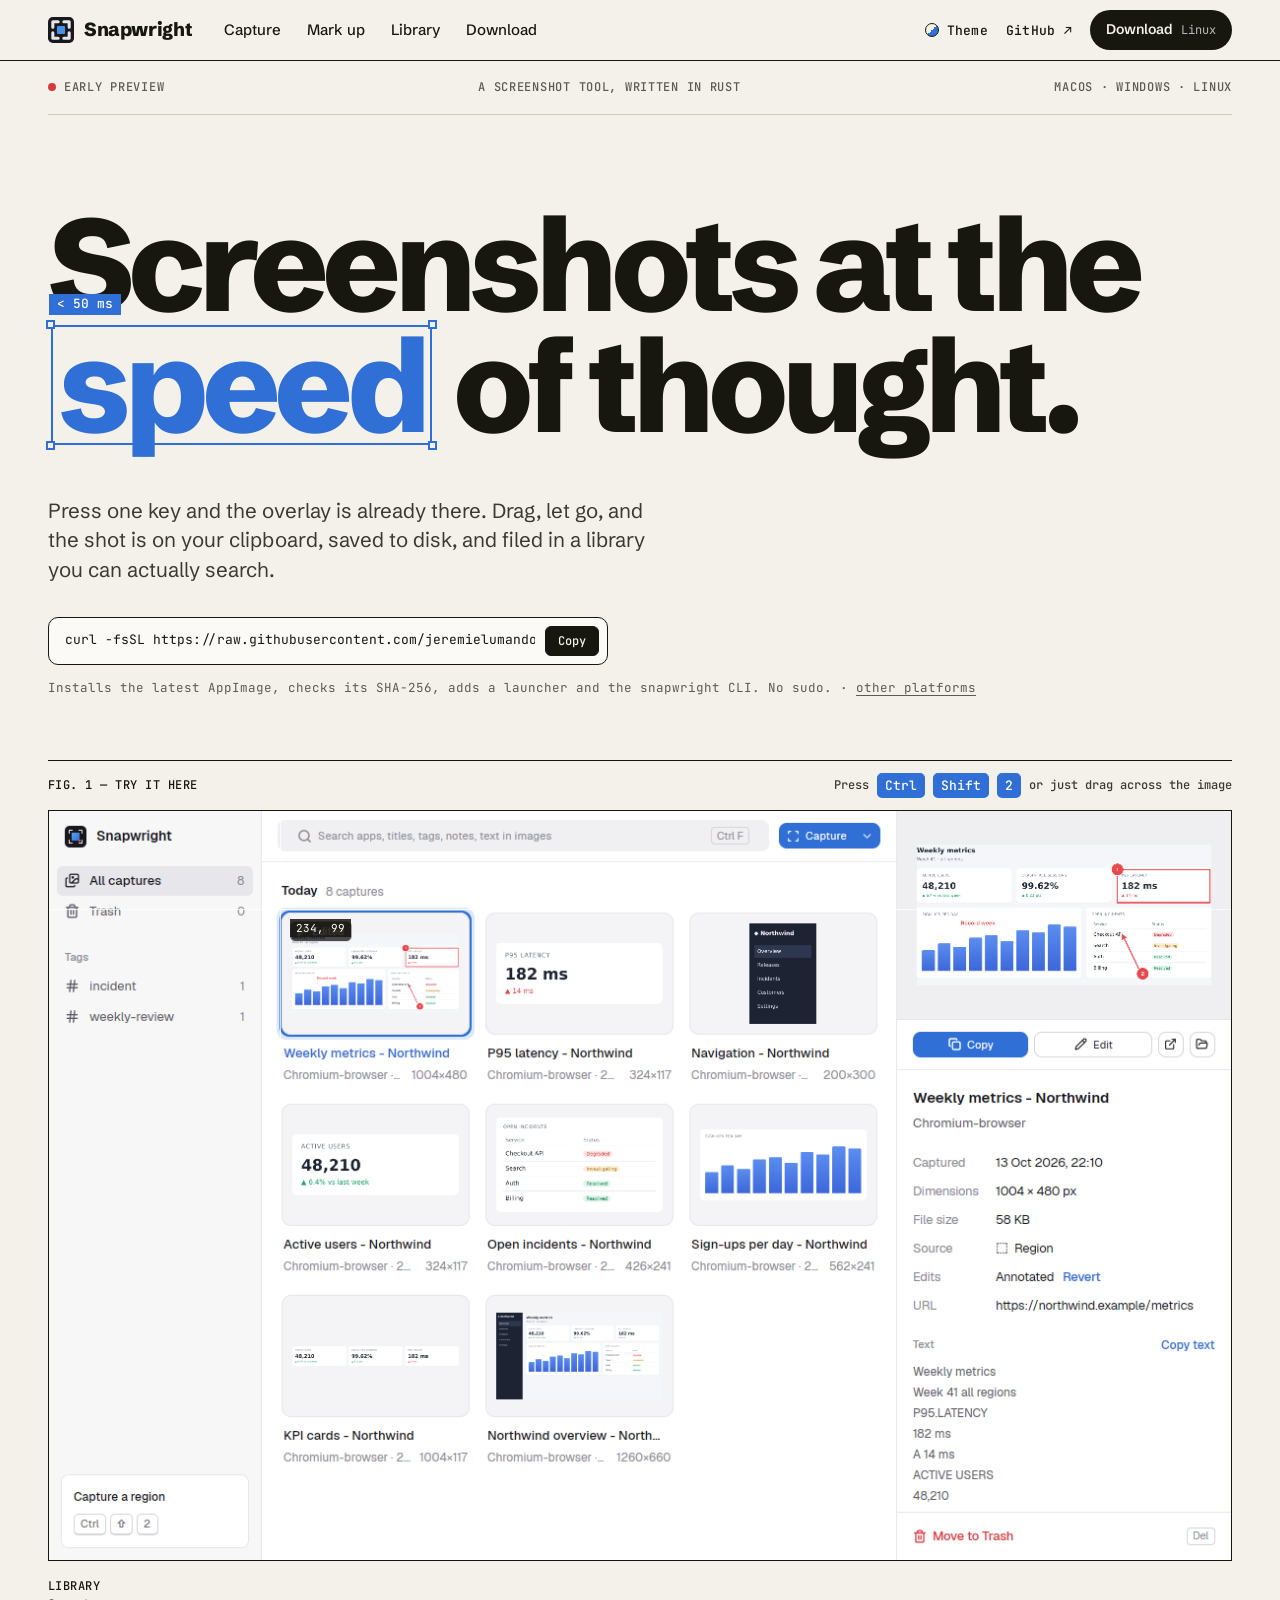
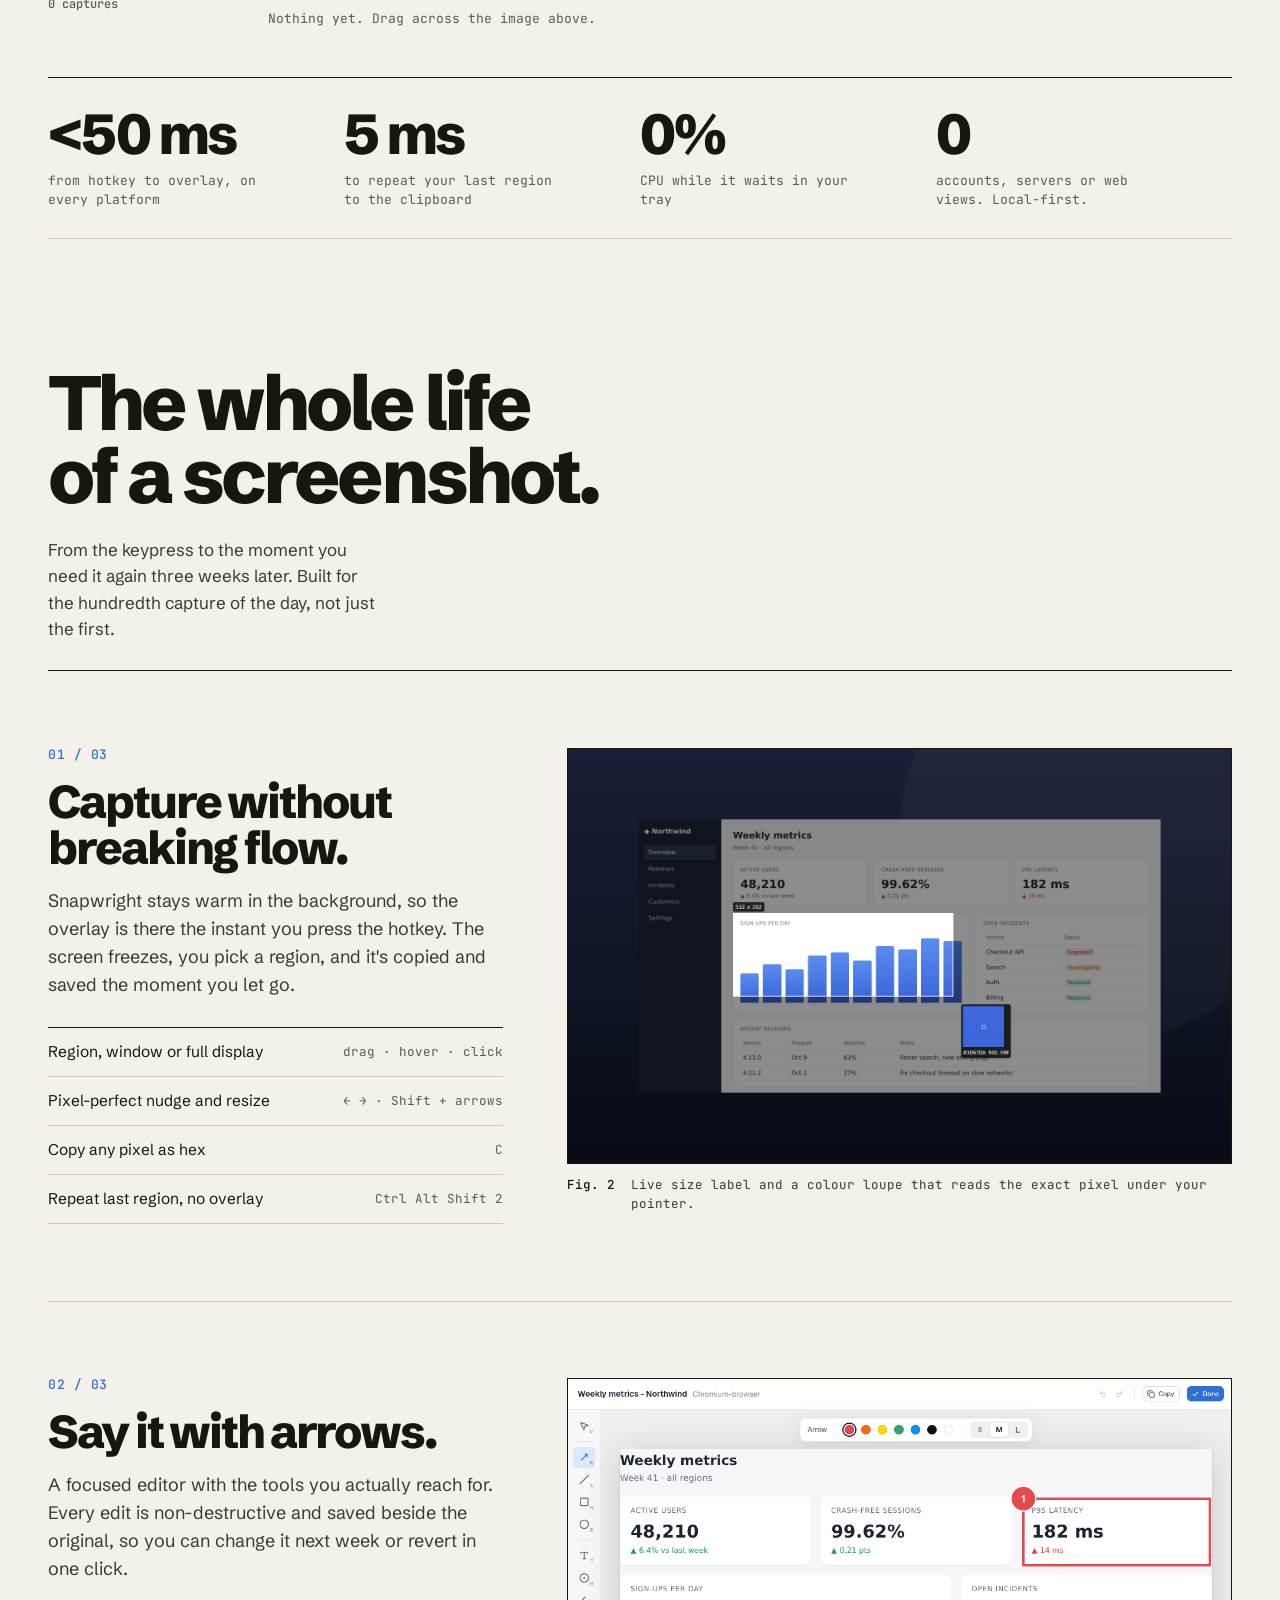
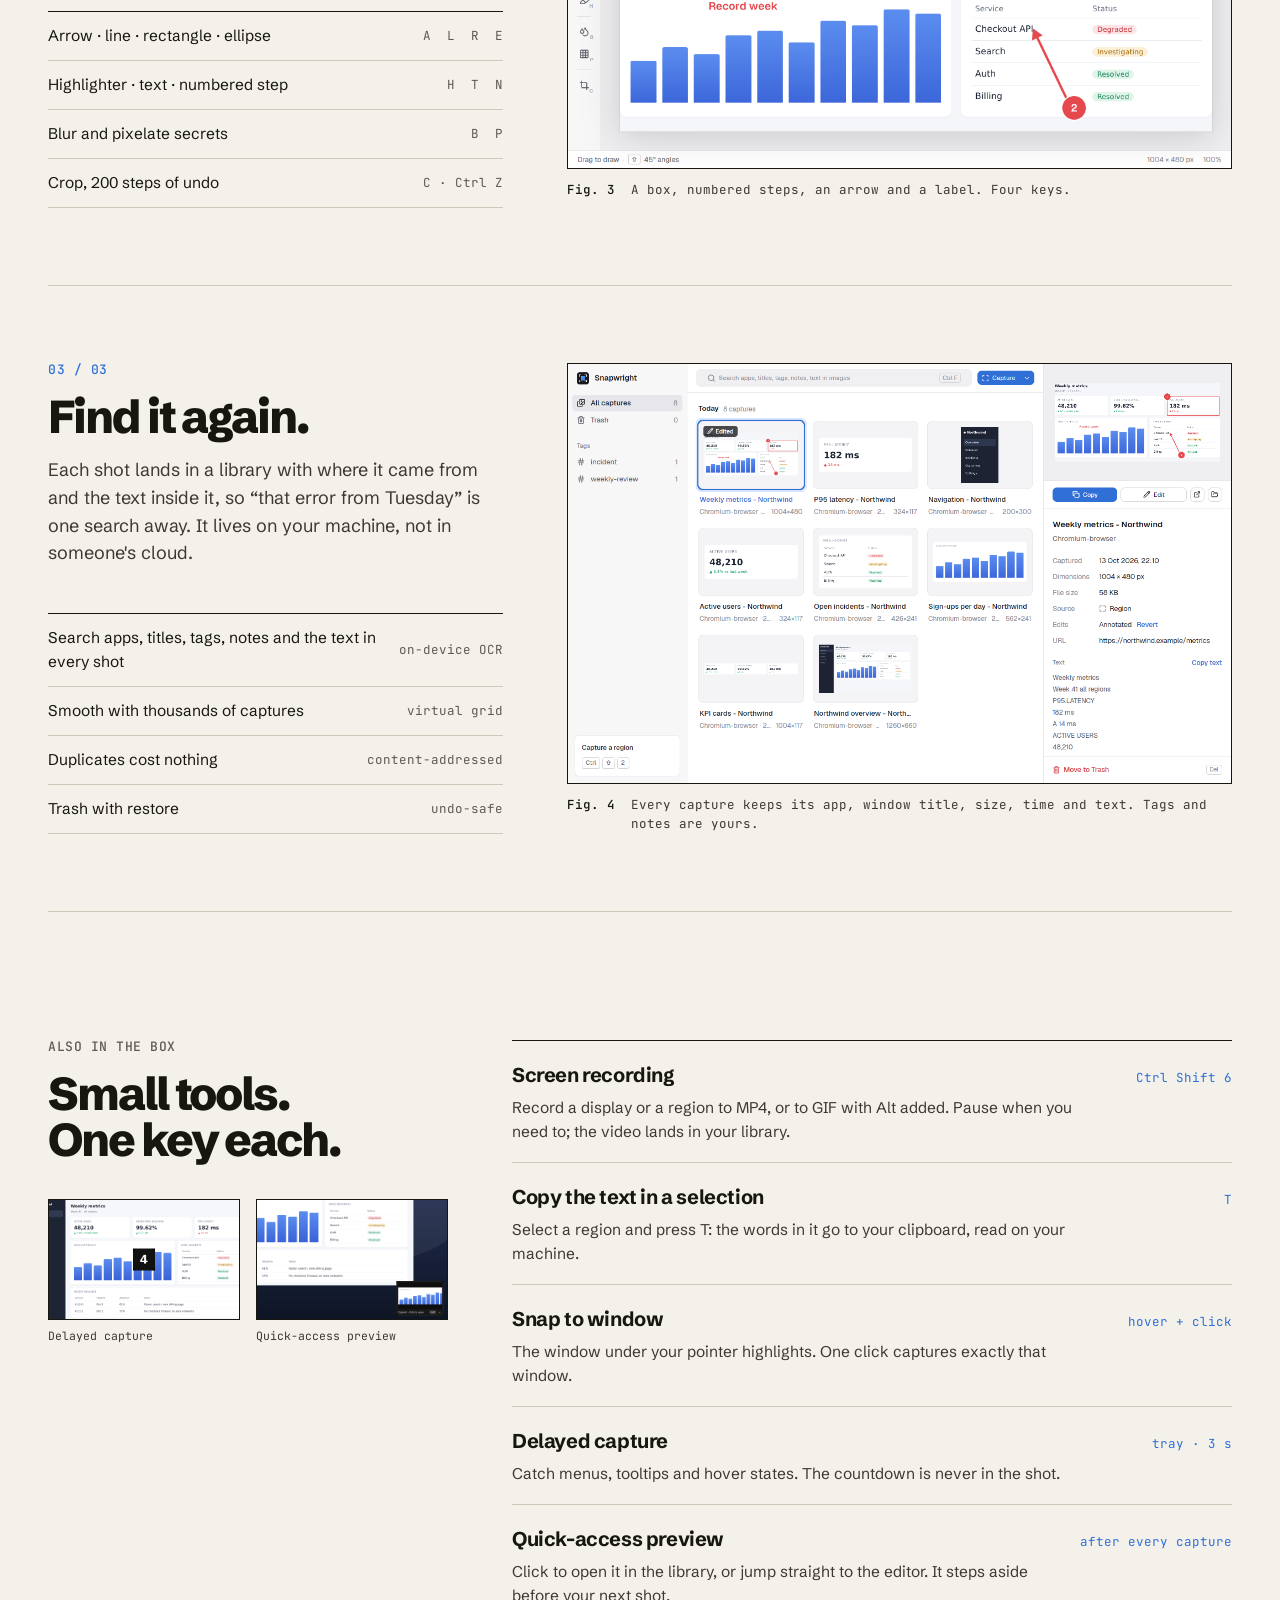
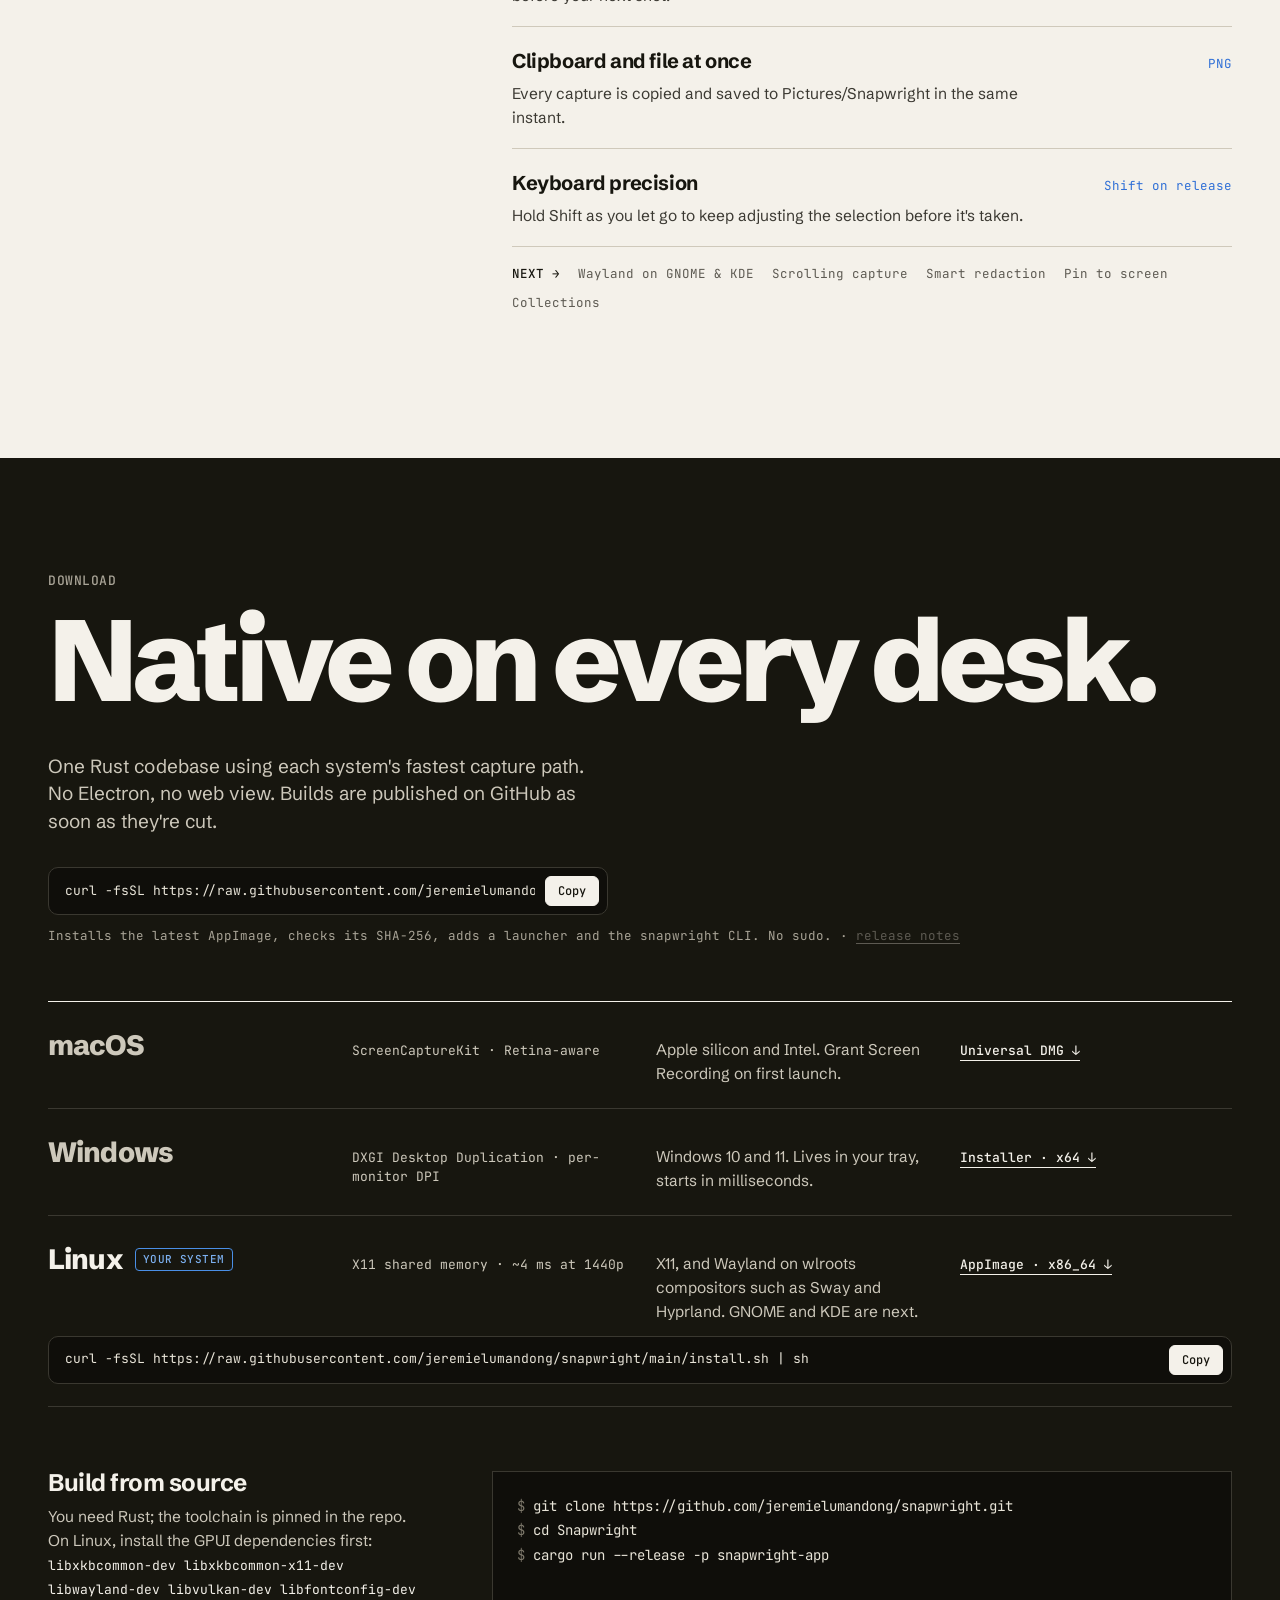
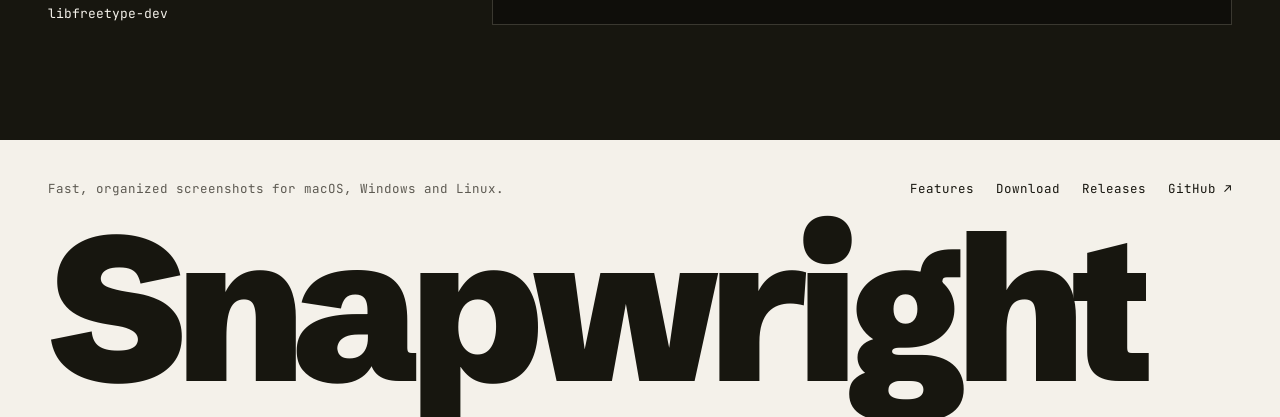
==== commit 4b623c2d: "Use the lowercase repository name in links and docs The repository is now jeremielumandong/snapwrigh" ====
--- a/site/index.html
+++ b/site/index.html
@@ -26,7 +26,7 @@
   </nav>
   <div class="header-end">
     <button type="button" class="theme-btn" data-theme-toggle aria-expanded="false"><span class="theme-dot" aria-hidden="true"></span>Theme</button>
-    <a class="gh" href="https://github.com/jeremielumandong/Snapwright">GitHub ↗</a>
+    <a class="gh" href="https://github.com/jeremielumandong/snapwright">GitHub ↗</a>
     <a class="pill" href="#download">Download<span data-os-short>macOS</span></a>
   </div>
 </div></header>
@@ -44,8 +44,8 @@
   <div class="lede-row">
     <p class="lede">Press one key and the overlay is already there. Drag, let go, and the shot is on your clipboard, saved to disk, and filed in a library you can actually search.</p>
     <div class="cta">
-      <a class="big-btn" data-dl-href href="https://github.com/jeremielumandong/Snapwright/releases/latest"><span data-dl-label>Download for macOS</span><span aria-hidden="true">↓</span></a>
-      <div class="install-cmd" data-linux-cmd hidden><code>curl -fsSL https://raw.githubusercontent.com/jeremielumandong/Snapwright/main/install.sh | sh</code><button type="button" data-copy>Copy</button></div>
+      <a class="big-btn" data-dl-href href="https://github.com/jeremielumandong/snapwright/releases/latest"><span data-dl-label>Download for macOS</span><span aria-hidden="true">↓</span></a>
+      <div class="install-cmd" data-linux-cmd hidden><code>curl -fsSL https://raw.githubusercontent.com/jeremielumandong/snapwright/main/install.sh | sh</code><button type="button" data-copy>Copy</button></div>
       <span class="cta-sub"><span data-dl-sub>Universal DMG · Apple silicon &amp; Intel</span> · <a href="#download">other platforms</a></span>
     </div>
   </div>
@@ -172,9 +172,9 @@
   <div class="lede-row">
     <p class="lede">One Rust codebase using each system's fastest capture path. No Electron, no web view. Builds are published on GitHub as soon as they're cut.</p>
     <div class="cta">
-      <a class="big-btn" data-dl-href href="https://github.com/jeremielumandong/Snapwright/releases/latest"><span data-dl-label>Download for macOS</span><span aria-hidden="true">↓</span></a>
-      <div class="install-cmd" data-linux-cmd hidden><code>curl -fsSL https://raw.githubusercontent.com/jeremielumandong/Snapwright/main/install.sh | sh</code><button type="button" data-copy>Copy</button></div>
-      <span class="cta-sub"><span data-dl-sub>Universal DMG · Apple silicon &amp; Intel</span> · <a href="https://github.com/jeremielumandong/Snapwright/releases/latest">release notes</a></span>
+      <a class="big-btn" data-dl-href href="https://github.com/jeremielumandong/snapwright/releases/latest"><span data-dl-label>Download for macOS</span><span aria-hidden="true">↓</span></a>
+      <div class="install-cmd" data-linux-cmd hidden><code>curl -fsSL https://raw.githubusercontent.com/jeremielumandong/snapwright/main/install.sh | sh</code><button type="button" data-copy>Copy</button></div>
+      <span class="cta-sub"><span data-dl-sub>Universal DMG · Apple silicon &amp; Intel</span> · <a href="https://github.com/jeremielumandong/snapwright/releases/latest">release notes</a></span>
     </div>
   </div>
   <div class="platforms">
@@ -182,20 +182,20 @@
       <span class="name">macOS<span class="yours">YOUR SYSTEM</span></span>
       <span class="api">ScreenCaptureKit · Retina-aware</span>
       <span class="note">Apple silicon and Intel. Grant Screen Recording on first launch.</span>
-      <a href="https://github.com/jeremielumandong/Snapwright/releases/latest/download/Snapwright-macos-universal.dmg">Universal DMG ↓</a>
+      <a href="https://github.com/jeremielumandong/snapwright/releases/latest/download/Snapwright-macos-universal.dmg">Universal DMG ↓</a>
     </div>
     <div class="platform" data-platform="windows">
       <span class="name">Windows<span class="yours">YOUR SYSTEM</span></span>
       <span class="api">DXGI Desktop Duplication · per-monitor DPI</span>
       <span class="note">Windows 10 and 11. Lives in your tray, starts in milliseconds.</span>
-      <a href="https://github.com/jeremielumandong/Snapwright/releases/latest/download/Snapwright-windows-x64-setup.exe">Installer · x64 ↓</a>
+      <a href="https://github.com/jeremielumandong/snapwright/releases/latest/download/Snapwright-windows-x64-setup.exe">Installer · x64 ↓</a>
     </div>
     <div class="platform" data-platform="linux">
       <span class="name">Linux<span class="yours">YOUR SYSTEM</span></span>
       <span class="api">X11 shared memory · ~4 ms at 1440p</span>
       <span class="note">X11, and Wayland on wlroots compositors such as Sway and Hyprland. GNOME and KDE are next.</span>
-      <a href="https://github.com/jeremielumandong/Snapwright/releases/latest/download/Snapwright-linux-x86_64.AppImage">AppImage · x86_64 ↓</a>
-      <div class="install-cmd"><code>curl -fsSL https://raw.githubusercontent.com/jeremielumandong/Snapwright/main/install.sh | sh</code><button type="button" data-copy>Copy</button></div>
+      <a href="https://github.com/jeremielumandong/snapwright/releases/latest/download/Snapwright-linux-x86_64.AppImage">AppImage · x86_64 ↓</a>
+      <div class="install-cmd"><code>curl -fsSL https://raw.githubusercontent.com/jeremielumandong/snapwright/main/install.sh | sh</code><button type="button" data-copy>Copy</button></div>
     </div>
   </div>
   <div class="source">
@@ -203,7 +203,7 @@
       <h3>Build from source</h3>
       <p>You need Rust; the toolchain is pinned in the repo. On Linux, install the GPUI dependencies first: <code>libxkbcommon-dev libxkbcommon-x11-dev libwayland-dev libvulkan-dev libfontconfig-dev libfreetype-dev</code></p>
     </div>
-<pre><i>$ </i>git clone https://github.com/jeremielumandong/Snapwright.git
+<pre><i>$ </i>git clone https://github.com/jeremielumandong/snapwright.git
 <i>$ </i>cd Snapwright
 <i>$ </i>cargo run --release -p snapwright-app</pre>
   </div>
@@ -213,7 +213,7 @@
 <footer class="wrap site-footer">
   <div class="row">
     <span>Fast, organized screenshots for macOS, Windows and Linux.</span>
-    <nav><a href="#capture">Features</a><a href="#download">Download</a><a href="https://github.com/jeremielumandong/Snapwright/releases">Releases</a><a href="https://github.com/jeremielumandong/Snapwright">GitHub ↗</a></nav>
+    <nav><a href="#capture">Features</a><a href="#download">Download</a><a href="https://github.com/jeremielumandong/snapwright/releases">Releases</a><a href="https://github.com/jeremielumandong/snapwright">GitHub ↗</a></nav>
   </div>
   <div class="wordmark" aria-hidden="true">Snapwright</div>
 </footer>
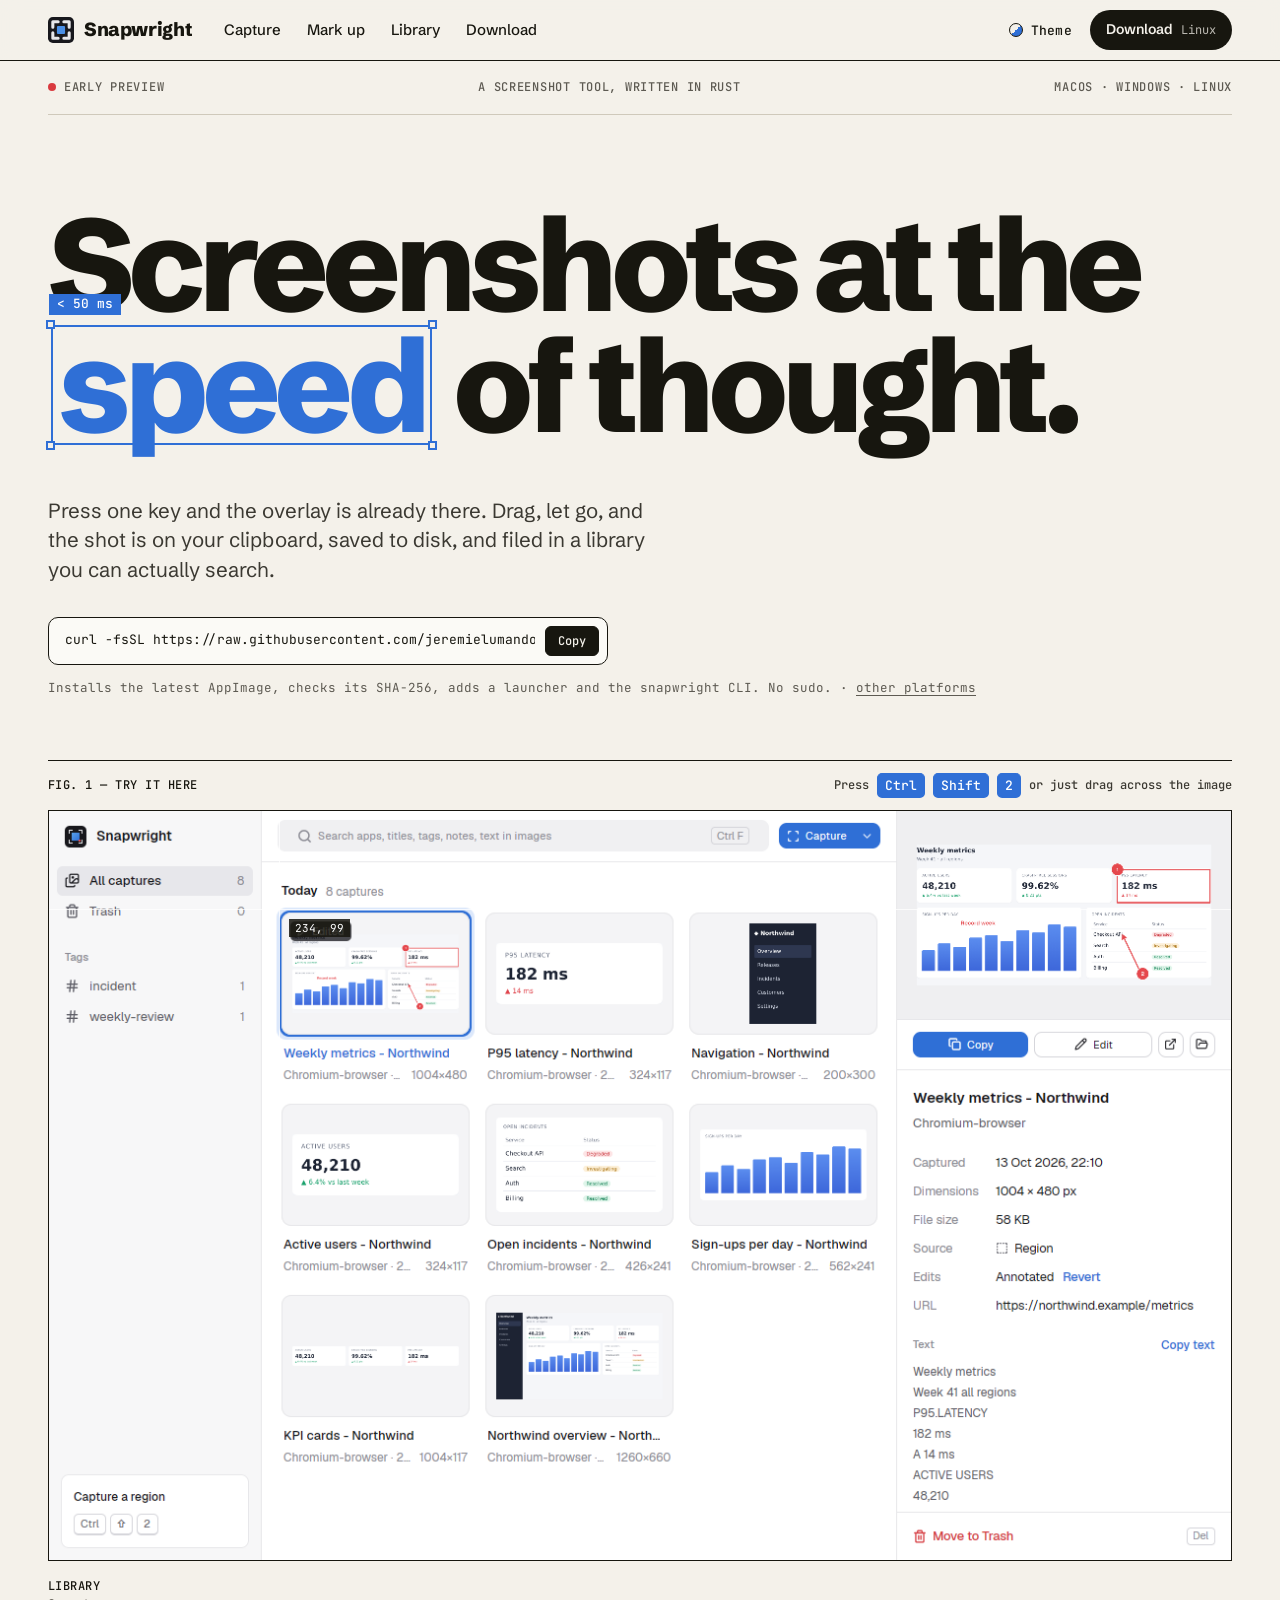
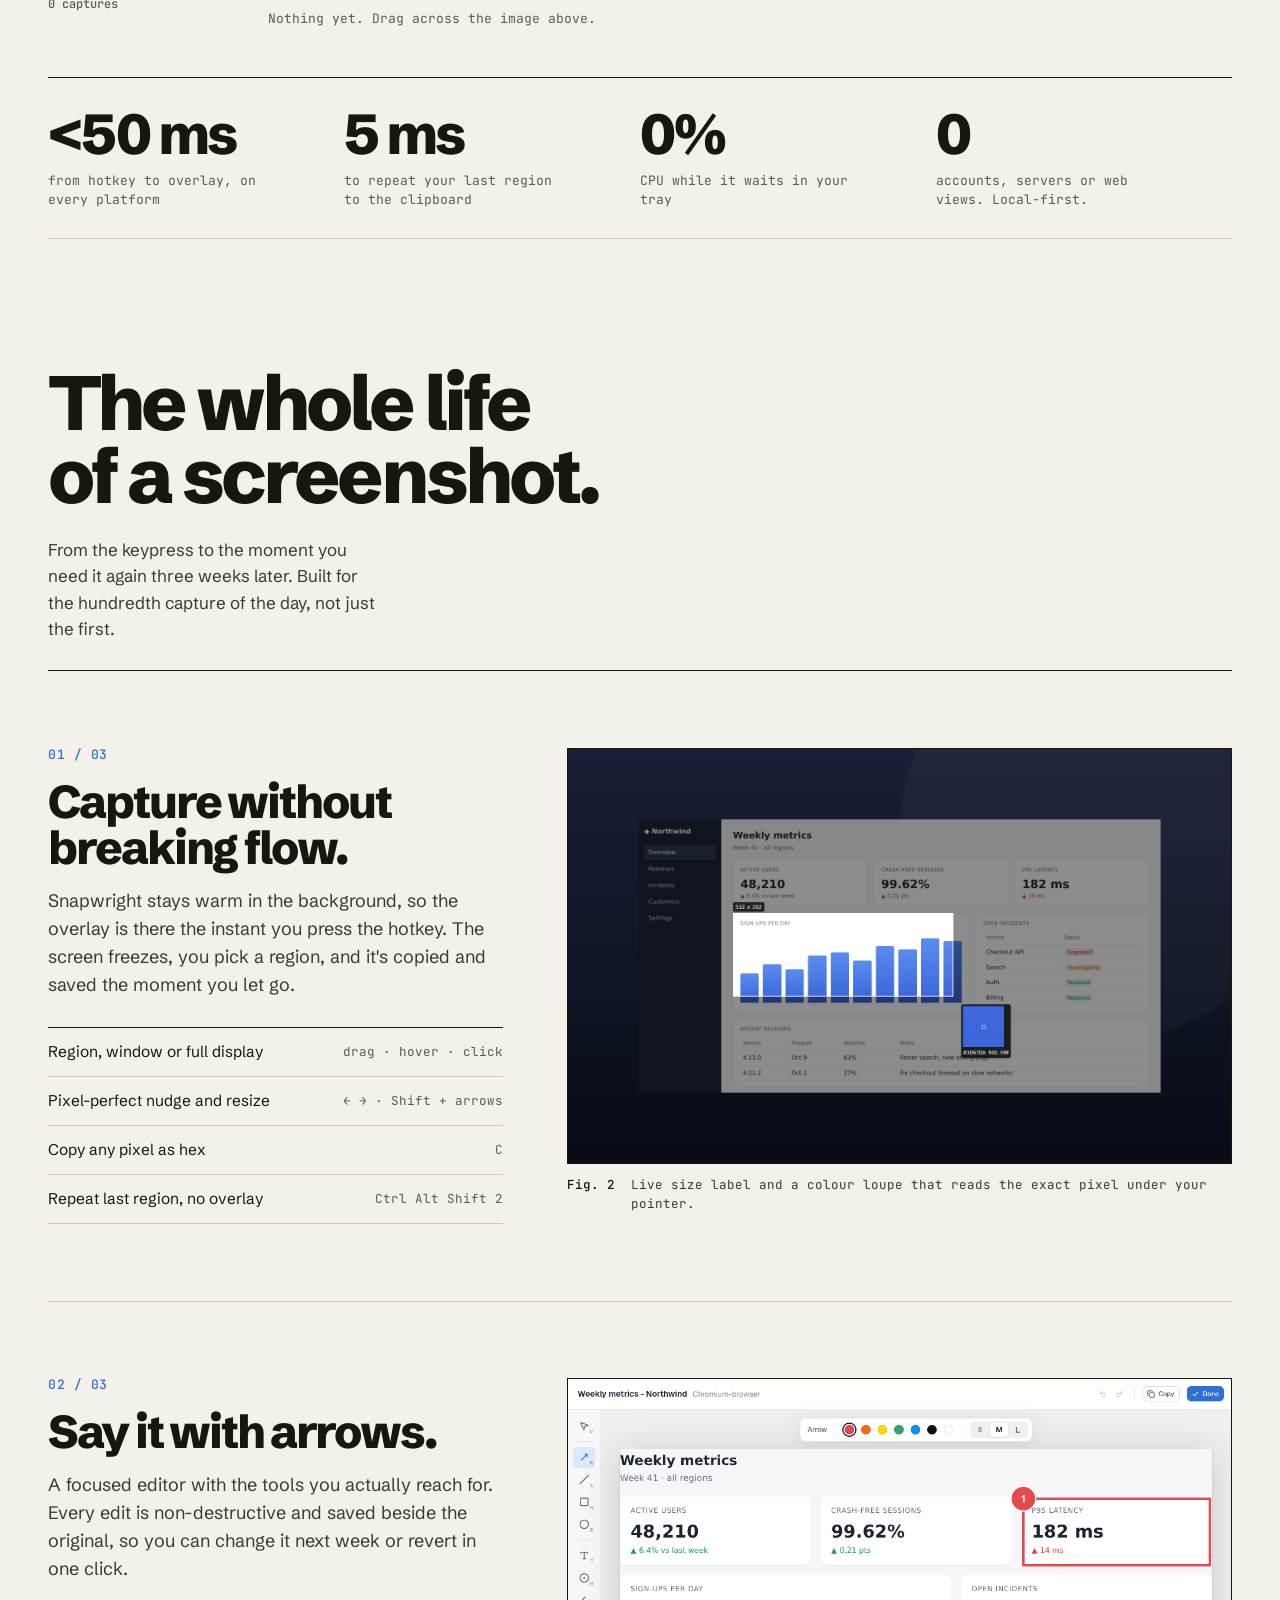
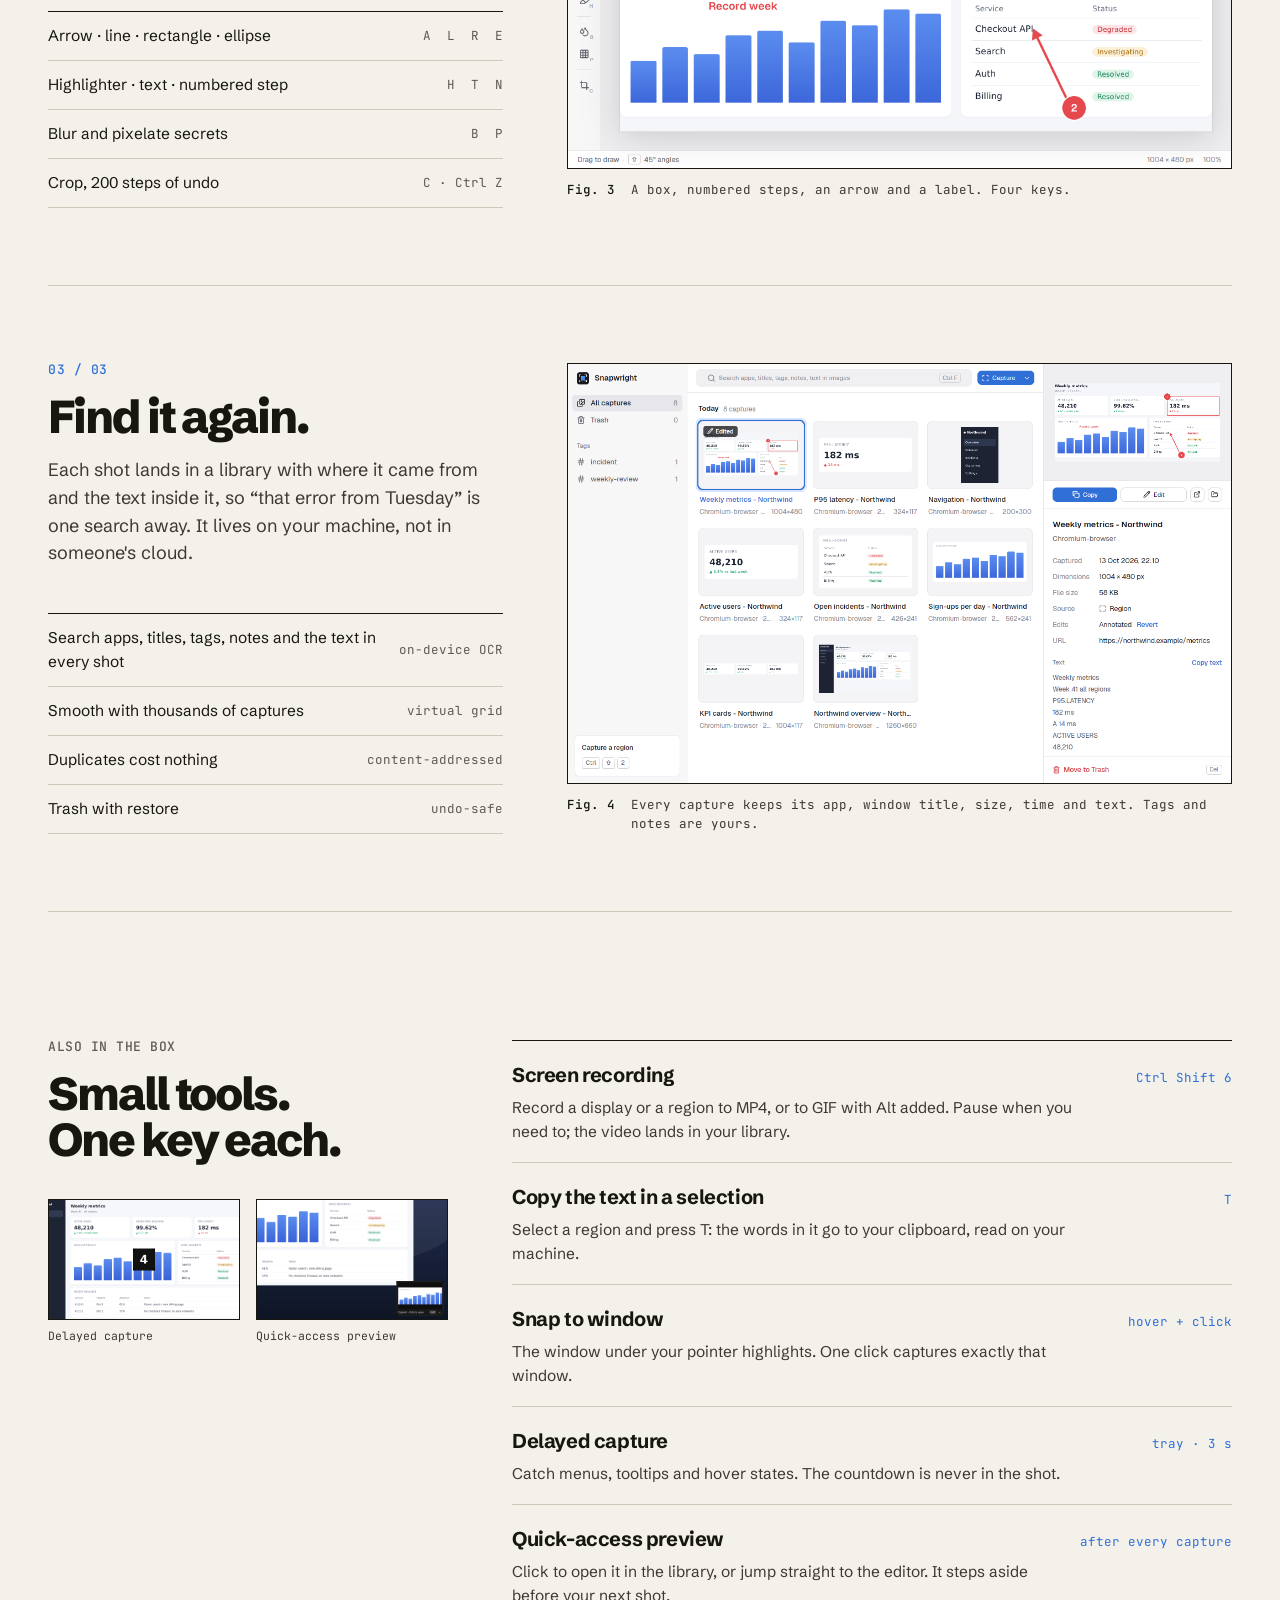
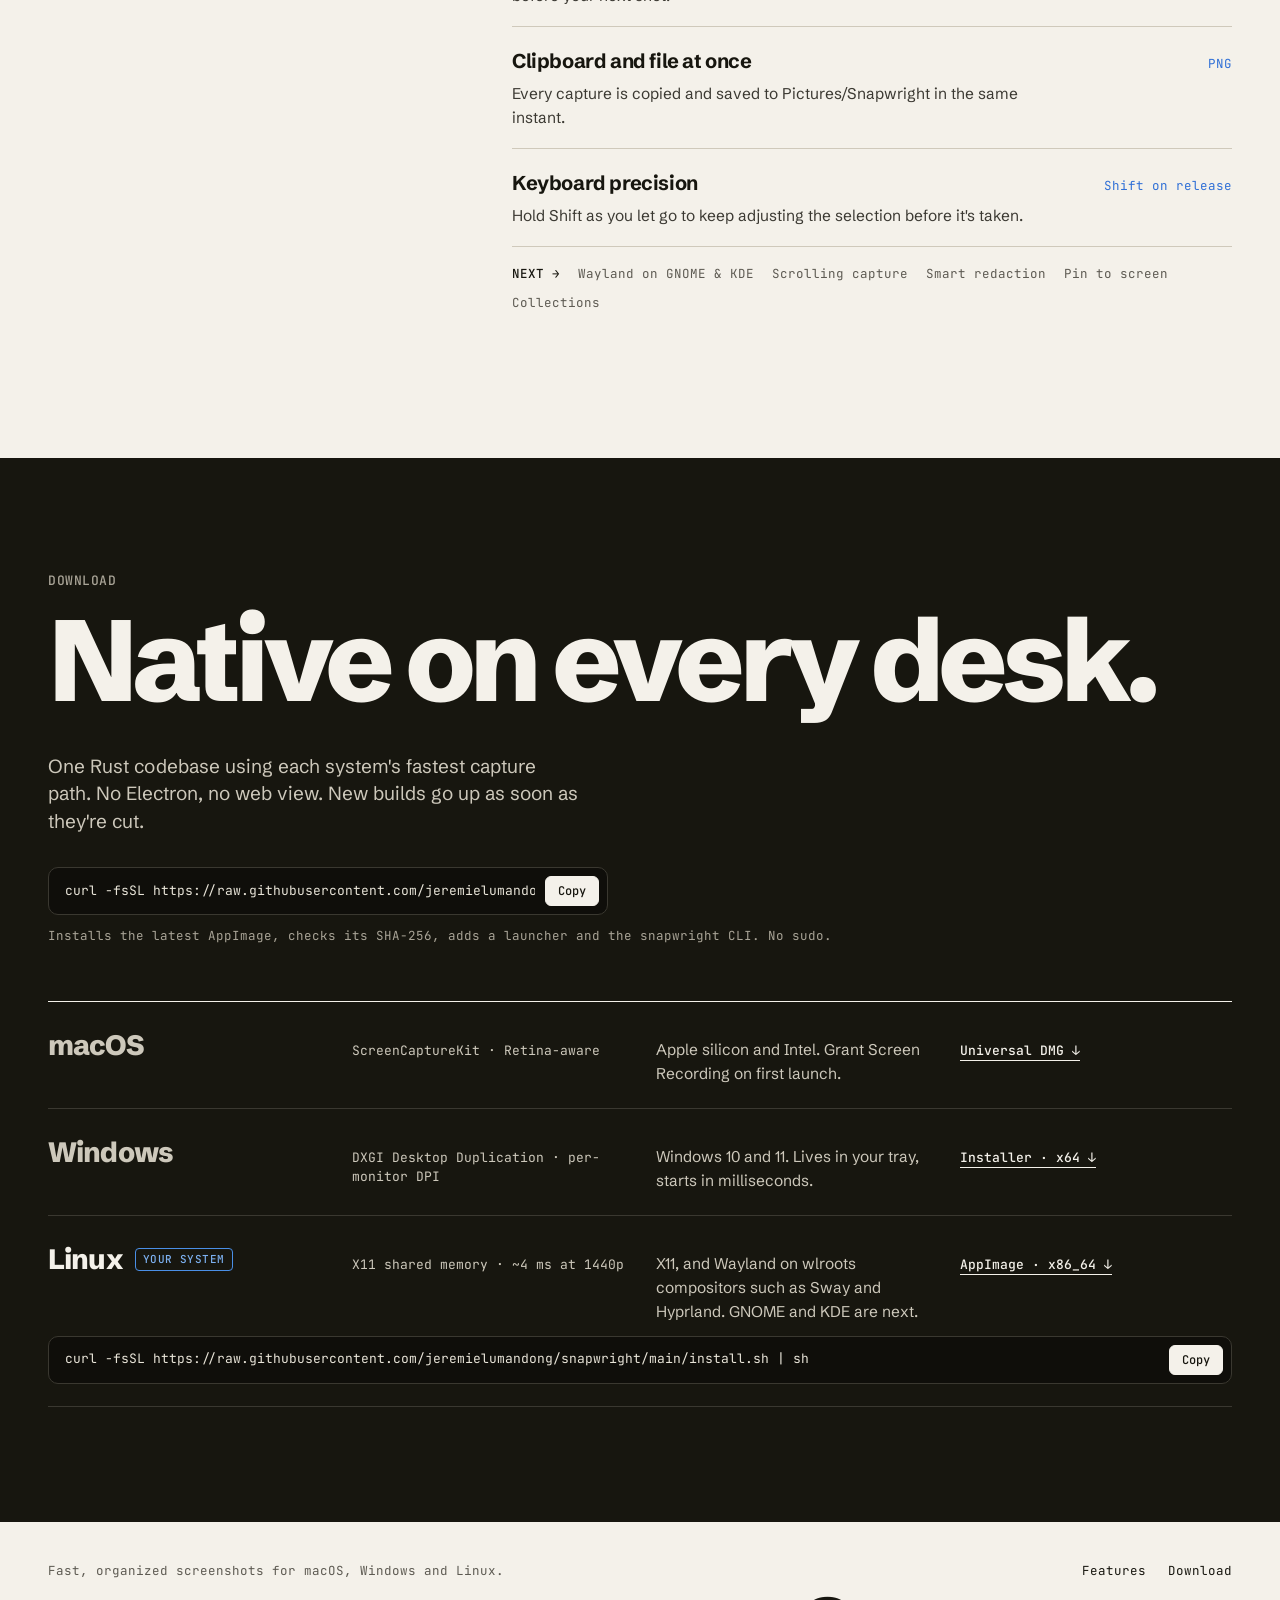
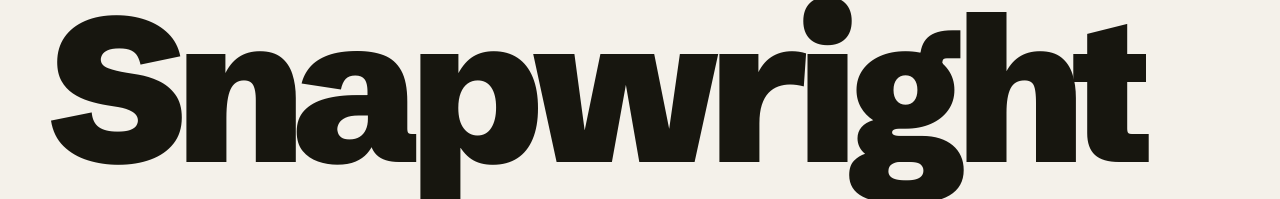
==== commit 93008261: "Site: remove GitHub repo links and build-from-source section The project is no longer open source. D" ====
--- a/site/index.html
+++ b/site/index.html
@@ -26,7 +26,6 @@
   </nav>
   <div class="header-end">
     <button type="button" class="theme-btn" data-theme-toggle aria-expanded="false"><span class="theme-dot" aria-hidden="true"></span>Theme</button>
-    <a class="gh" href="https://github.com/jeremielumandong/snapwright">GitHub ↗</a>
     <a class="pill" href="#download">Download<span data-os-short>macOS</span></a>
   </div>
 </div></header>
@@ -44,7 +43,7 @@
   <div class="lede-row">
     <p class="lede">Press one key and the overlay is already there. Drag, let go, and the shot is on your clipboard, saved to disk, and filed in a library you can actually search.</p>
     <div class="cta">
-      <a class="big-btn" data-dl-href href="https://github.com/jeremielumandong/snapwright/releases/latest"><span data-dl-label>Download for macOS</span><span aria-hidden="true">↓</span></a>
+      <a class="big-btn" data-dl-href href="https://github.com/jeremielumandong/snapwright/releases/latest/download/Snapwright-macos-universal.dmg"><span data-dl-label>Download for macOS</span><span aria-hidden="true">↓</span></a>
       <div class="install-cmd" data-linux-cmd hidden><code>curl -fsSL https://raw.githubusercontent.com/jeremielumandong/snapwright/main/install.sh | sh</code><button type="button" data-copy>Copy</button></div>
       <span class="cta-sub"><span data-dl-sub>Universal DMG · Apple silicon &amp; Intel</span> · <a href="#download">other platforms</a></span>
     </div>
@@ -170,11 +169,11 @@
   <div class="label">Download</div>
   <h2>Native on every desk.</h2>
   <div class="lede-row">
-    <p class="lede">One Rust codebase using each system's fastest capture path. No Electron, no web view. Builds are published on GitHub as soon as they're cut.</p>
+    <p class="lede">One Rust codebase using each system's fastest capture path. No Electron, no web view. New builds go up as soon as they're cut.</p>
     <div class="cta">
-      <a class="big-btn" data-dl-href href="https://github.com/jeremielumandong/snapwright/releases/latest"><span data-dl-label>Download for macOS</span><span aria-hidden="true">↓</span></a>
+      <a class="big-btn" data-dl-href href="https://github.com/jeremielumandong/snapwright/releases/latest/download/Snapwright-macos-universal.dmg"><span data-dl-label>Download for macOS</span><span aria-hidden="true">↓</span></a>
       <div class="install-cmd" data-linux-cmd hidden><code>curl -fsSL https://raw.githubusercontent.com/jeremielumandong/snapwright/main/install.sh | sh</code><button type="button" data-copy>Copy</button></div>
-      <span class="cta-sub"><span data-dl-sub>Universal DMG · Apple silicon &amp; Intel</span> · <a href="https://github.com/jeremielumandong/snapwright/releases/latest">release notes</a></span>
+      <span class="cta-sub"><span data-dl-sub>Universal DMG · Apple silicon &amp; Intel</span></span>
     </div>
   </div>
   <div class="platforms">
@@ -198,22 +197,13 @@
       <div class="install-cmd"><code>curl -fsSL https://raw.githubusercontent.com/jeremielumandong/snapwright/main/install.sh | sh</code><button type="button" data-copy>Copy</button></div>
     </div>
   </div>
-  <div class="source">
-    <div>
-      <h3>Build from source</h3>
-      <p>You need Rust; the toolchain is pinned in the repo. On Linux, install the GPUI dependencies first: <code>libxkbcommon-dev libxkbcommon-x11-dev libwayland-dev libvulkan-dev libfontconfig-dev libfreetype-dev</code></p>
-    </div>
-<pre><i>$ </i>git clone https://github.com/jeremielumandong/snapwright.git
-<i>$ </i>cd Snapwright
-<i>$ </i>cargo run --release -p snapwright-app</pre>
-  </div>
 </div></section>
 </main>
 
 <footer class="wrap site-footer">
   <div class="row">
     <span>Fast, organized screenshots for macOS, Windows and Linux.</span>
-    <nav><a href="#capture">Features</a><a href="#download">Download</a><a href="https://github.com/jeremielumandong/snapwright/releases">Releases</a><a href="https://github.com/jeremielumandong/snapwright">GitHub ↗</a></nav>
+    <nav><a href="#capture">Features</a><a href="#download">Download</a></nav>
   </div>
   <div class="wordmark" aria-hidden="true">Snapwright</div>
 </footer>
--- a/site/style.css
+++ b/site/style.css
@@ -81,7 +81,6 @@
   flex: 1 1 0; min-width: 0; font-size: 15px; line-height: 24px; font-weight: 500;
 }
 .header-end { margin-left: auto; display: flex; align-items: center; gap: 18px; }
-.gh { font: 500 13px/1 var(--mono); letter-spacing: 0.02em; white-space: nowrap; }
 .pill {
   display: inline-flex; align-items: center; gap: 8px; padding: 9px 16px;
   background: var(--ink); color: var(--paper); border-radius: 999px; font-size: 14px; font-weight: 600;
@@ -308,16 +307,6 @@
 .platform .note { font-size: 15.5px; }
 .platform a { justify-self: start; font: 500 13px/1.4 var(--mono); color: var(--night-head); border-bottom: 1px solid var(--night-head); }
 .platform a:hover { color: var(--blue-3); }
-.source { display: flex; flex-wrap: wrap; gap: 24px 64px; margin-top: 64px; }
-.source > div { flex: 1 1 280px; max-width: 380px; }
-.source h3 { margin: 0 0 10px; font-weight: 700; font-size: 24px; letter-spacing: -0.02em; color: var(--night-head); }
-.source p { margin: 0; color: var(--night-text); font-size: 15.5px; }
-.source p code { font: 400 13px var(--mono); color: var(--night-head); }
-.source pre {
-  flex: 1.6 1 420px; margin: 0; padding: 22px 24px; border: 1px solid var(--night-rule); background: var(--pre-bg);
-  color: var(--pre-fg); font: 400 14px/1.75 var(--mono); overflow-x: auto;
-}
-.source pre i { font-style: normal; color: var(--pre-dim); }
 
 /* Theme: the header button and the dock it opens (theme.js). */
 .theme-btn {
@@ -376,7 +365,7 @@
 }
 
 @media (max-width: 640px) {
-  .site-header .gh, .site-header nav { display: none; }
+  .site-header nav { display: none; }
   .site-header .wrap { gap: 20px; }
   .specs span:last-child { white-space: normal; }
 }
